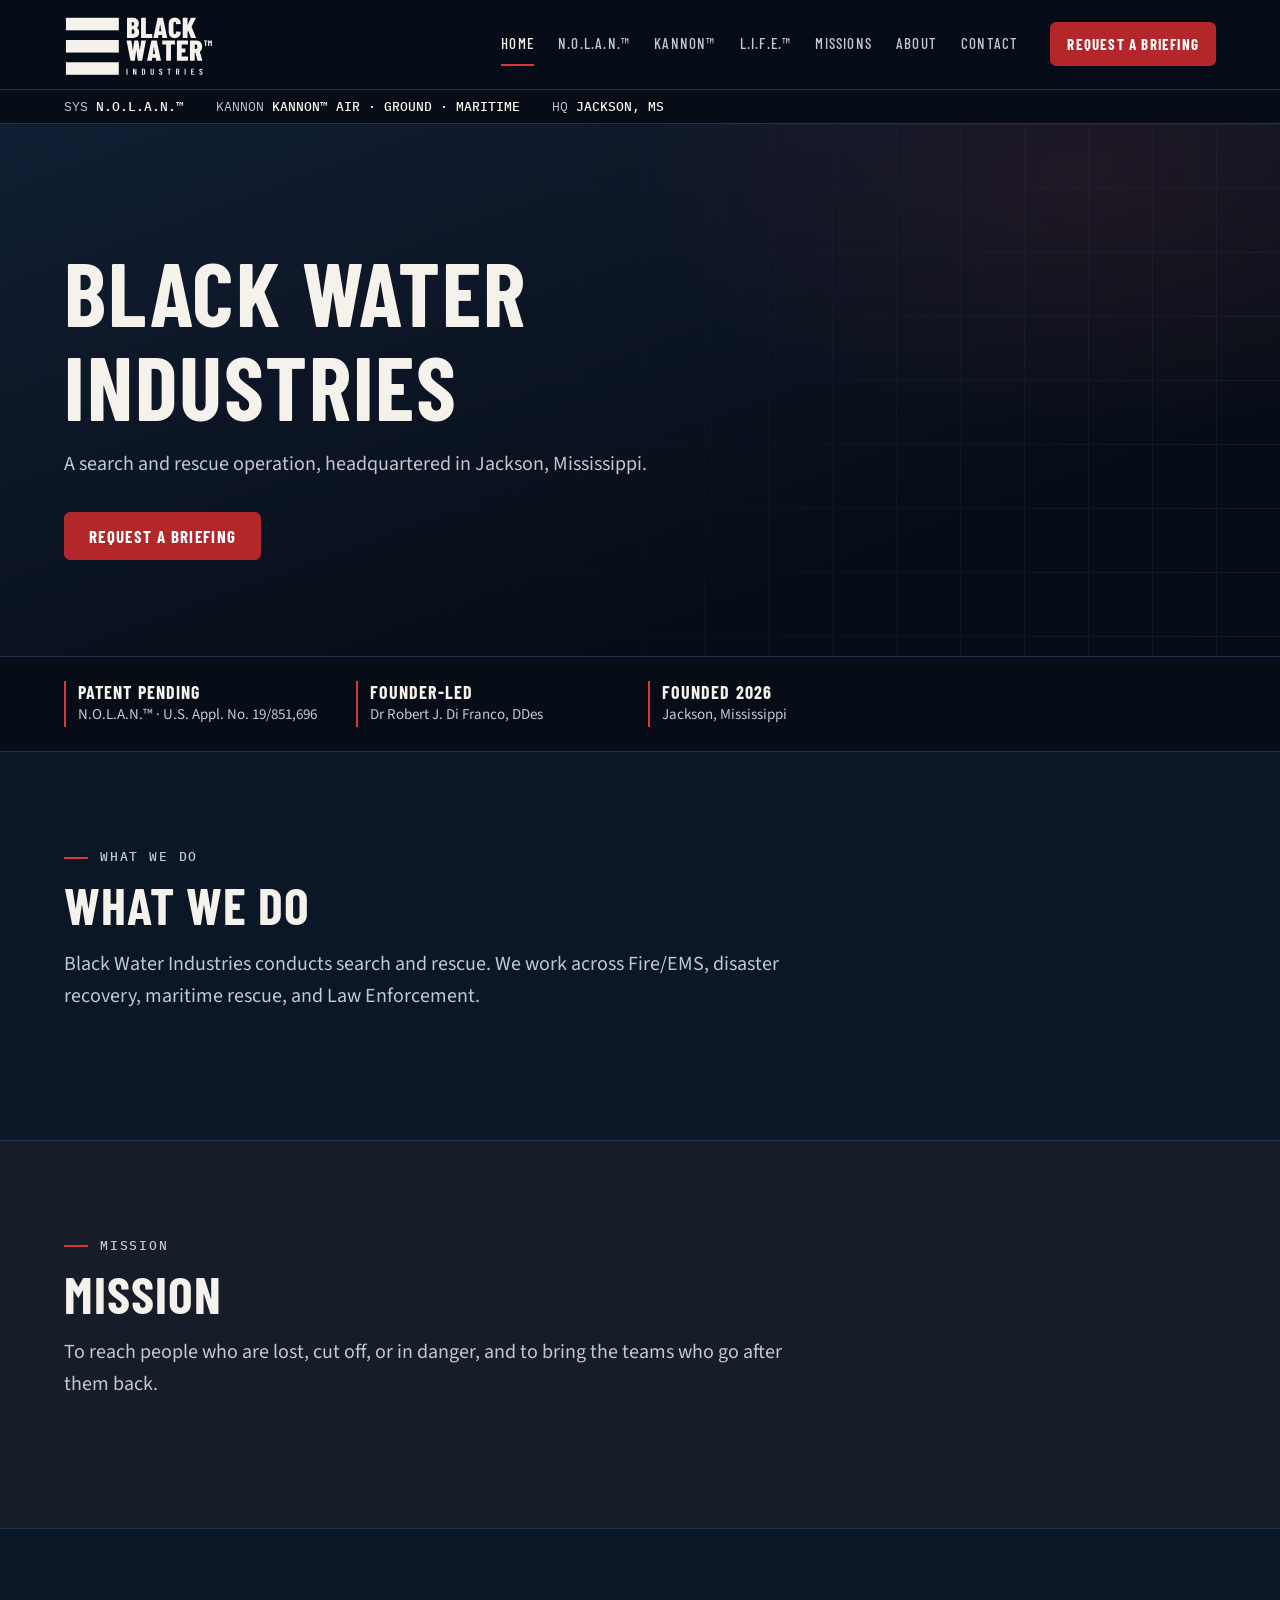
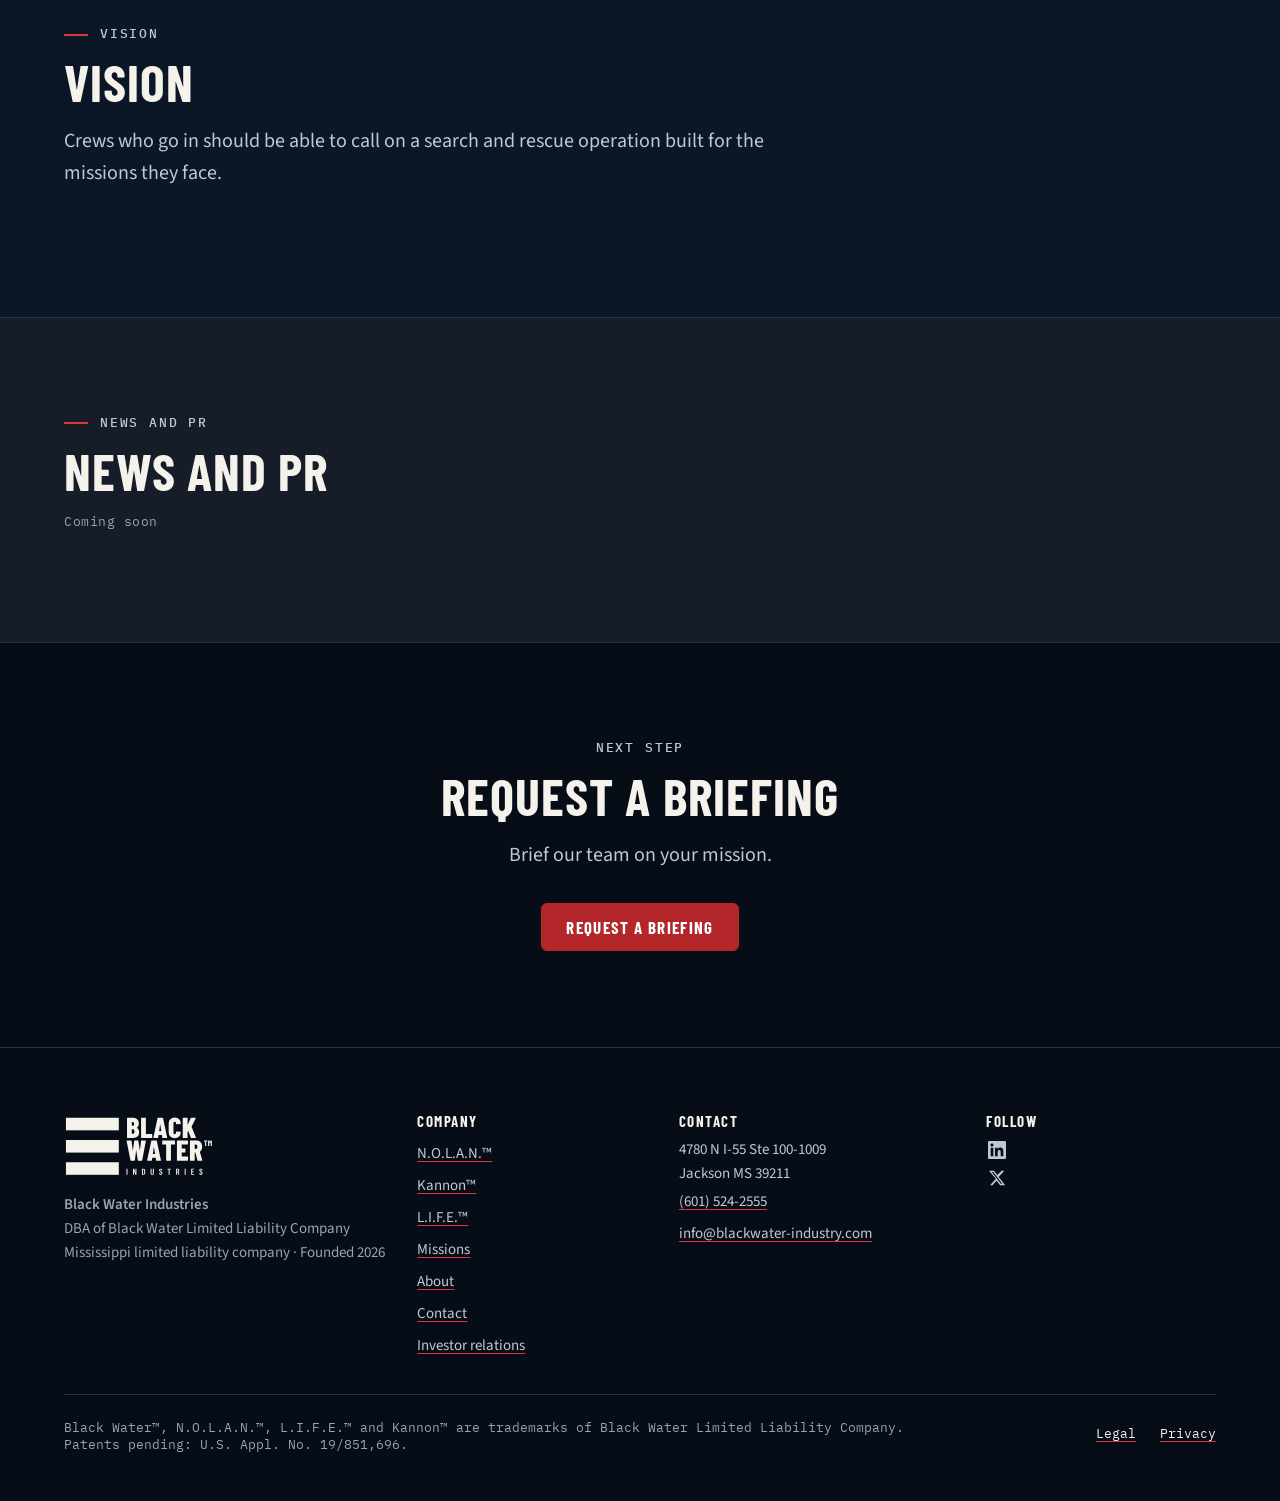
==== index.html @ a2c58b2b "Update the footer and add an investor relations page. Remove the outcomes disclaimer, use the Linked" ====
<!doctype html><html lang="en"><head><meta charset="utf-8"><meta name="viewport" content="width=device-width,initial-scale=1"><meta name="google-site-verification" content="zciW0TEF0s6XQ5tRV3YTpKEGYQ-MecM_7_mixxjtuO8" /><meta name="msvalidate.01" content="DBE31584E1E3B31C166419C07714BCA6" /><title>Black Water Industries</title><meta name="description" content="A search and rescue operation, headquartered in Jackson, Mississippi."><link rel="stylesheet" href="assets/style.css"><link rel="canonical" href="https://blackwater-industry.com/"><link rel="icon" href="favicon.ico" sizes="any"><link rel="icon" type="image/png" sizes="32x32" href="assets/icons/favicon-32.png"><link rel="icon" type="image/png" sizes="16x16" href="assets/icons/favicon-16.png"><link rel="apple-touch-icon" href="assets/icons/apple-touch-icon.png"><link rel="manifest" href="site.webmanifest"><meta name="theme-color" content="#0D1B2A"><meta property="og:type" content="website"><meta property="og:site_name" content="Black Water Industries"><meta property="og:title" content="Black Water Industries"><meta property="og:description" content="A search and rescue operation, headquartered in Jackson, Mississippi."><meta property="og:url" content="https://blackwater-industry.com/"><meta property="og:image" content="https://blackwater-industry.com/assets/og-image.png"><meta property="og:image:width" content="1200"><meta property="og:image:height" content="630"><meta property="og:image:alt" content="Black Water Industries logo"><meta name="twitter:card" content="summary_large_image"><meta name="twitter:image" content="https://blackwater-industry.com/assets/og-image.png"><meta name="twitter:description" content="A search and rescue operation, headquartered in Jackson, Mississippi."><meta name="twitter:title" content="Black Water Industries"><script type="application/ld+json">{"@context":"https://schema.org","@graph":[{"@type":"Organization","@id":"https://blackwater-industry.com/#org","name":"Black Water Industries","legalName":"Black Water Limited Liability Company","alternateName":"Black Water Industries","foundingDate":"2026","url":"https://blackwater-industry.com","logo":"https://blackwater-industry.com/assets/img/logo/black_water_icon_tm_512.png","telephone":"+1-601-524-2555","email":"info@blackwater-industry.com","founder":{"@id":"https://blackwater-industry.com/#founder"},"sameAs":["https://www.linkedin.com/company/black-water-industries"],"address":{"@type":"PostalAddress","streetAddress":"4780 N I-55 Ste 100-1009","addressLocality":"Jackson","addressRegion":"MS","postalCode":"39211","addressCountry":"US"}},{"@type":"Person","@id":"https://blackwater-industry.com/#founder","name":"Dr Robert J. Di Franco","jobTitle":"Founder & Principal","worksFor":{"@id":"https://blackwater-industry.com/#org"},"image":"https://blackwater-industry.com/assets/img/robert-difranco-800.jpg","sameAs":["https://www.linkedin.com/in/dr-robert-difranco/"],"honorificSuffix":"DDes"},{"@type":"WebSite","@id":"https://blackwater-industry.com/#website","url":"https://blackwater-industry.com","name":"Black Water Industries","publisher":{"@id":"https://blackwater-industry.com/#org"}}]}</script></head><body>
<a class="skip" href="#main">Skip to content</a>
<header><div class="wrap"><a class="brand" href="/" aria-label="Black Water Industries home"><picture class="brand-logo" data-slot="logo"><img src="assets/img/logo/bw_horizontal_tm_on-dark.svg" width="166" height="72" alt="Black Water Industries"></picture></a><nav><a href="/" class=on>Home</a><a href="/nolan">N.O.L.A.N.™</a><a href="/kannon">Kannon™</a><a href="/life">L.I.F.E.™</a><a href="/missions">Missions</a><a href="/about">About</a><a href="/contact">Contact</a></nav><a class="btn sm" href="/contact">Request a briefing</a></div></header><main id="main">
<div class="status" aria-label="System summary"><div class="wrap"><span>SYS <b>N.O.L.A.N.™</b></span><span>KANNON <b>KANNON™ AIR · GROUND · MARITIME</b></span><span>HQ <b>JACKSON, MS</b></span></div></div>
<div class="hero home"><div class="wrap"><h1>Black Water Industries</h1><p class="lede">A search and rescue operation, headquartered in Jackson, Mississippi.</p><div class="actions"><a class="btn" href="/contact">Request a briefing</a></div></div></div>
<div class="proof"><div class="wrap"><span><b>Patent Pending</b>N.O.L.A.N.™ · U.S. Appl. No. 19/851,696</span><span><b>Founder-led</b>Dr Robert J. Di Franco, DDes</span><span><b>Founded 2026</b>Jackson, Mississippi</span></div></div>
<section id="what" class=""><div class="wrap"><p class="kicker">WHAT WE DO</p><h2>What we do</h2><p class="lede">Black Water Industries conducts search and rescue. We work across Fire/EMS, disaster recovery, maritime rescue, and Law Enforcement.</p></div></section>
<section id="mission" class="alt"><div class="wrap"><p class="kicker">MISSION</p><h2>Mission</h2><p class="lede">To reach people who are lost, cut off, or in danger, and to bring the teams who go after them back.</p></div></section>
<section id="vision" class=""><div class="wrap"><p class="kicker">VISION</p><h2>Vision</h2><p class="lede">Crews who go in should be able to call on a search and rescue operation built for the missions they face.</p></div></section>
<section id="news" class="alt"><div class="wrap"><p class="kicker">NEWS AND PR</p><h2>News and PR</h2><p class="mono coming-soon">Coming soon</p></div></section>
<section id="briefing" class="cta"><div class="wrap"><p class="kicker">NEXT STEP</p><h2>Request a briefing</h2><p class="lede">Brief our team on your mission.</p><div class="actions c"><a class="btn" href="/contact">Request a briefing</a></div></div></section>
</main>
<footer><div class="wrap fgrid"><div><picture class="foot-logo" data-slot="logo"><img src="assets/img/logo/bw_horizontal_tm_on-dark.svg" width="150" height="65" alt="Black Water Industries"></picture><p class="small"><b>Black Water Industries</b><br>DBA of Black Water Limited Liability Company<br>Mississippi limited liability company · Founded 2026</p></div><div><p class="fh">Company</p><a href="/nolan">N.O.L.A.N.™</a><br><a href="/kannon">Kannon™</a><br><a href="/life">L.I.F.E.™</a><br><a href="/missions">Missions</a><br><a href="/about">About</a><br><a href="/contact">Contact</a><br><a href="/investors">Investor relations</a></div><div><p class="fh">Contact</p><address>4780 N I-55 Ste 100-1009<br>Jackson MS 39211</address><a href="tel:+16015242555">(601) 524-2555</a><br><a href="mailto:info@blackwater-industry.com">info@blackwater-industry.com</a></div><div><p class="fh">Follow</p><a class="social-mark" href="https://www.linkedin.com/company/black-water-industries" rel="noopener" target="_blank" aria-label="LinkedIn"><svg viewBox="0 0 24 24" aria-hidden="true" focusable="false"><path fill="currentColor" d="M20.447 20.452h-3.554v-5.569c0-1.328-.027-3.037-1.852-3.037-1.853 0-2.136 1.445-2.136 2.939v5.667H9.351V9h3.414v1.561h.046c.477-.9 1.637-1.85 3.37-1.85 3.601 0 4.267 2.37 4.267 5.455v6.286zM5.337 7.433c-1.144 0-2.063-.926-2.063-2.065 0-1.138.92-2.063 2.063-2.063 1.14 0 2.064.925 2.064 2.063 0 1.139-.925 2.065-2.064 2.065zm1.782 13.019H3.555V9h3.564v11.452zM22.225 0H1.771C.792 0 0 .774 0 1.729v20.542C0 23.227.792 24 1.771 24h20.451C23.2 24 24 23.227 24 22.271V1.729C24 .774 23.2 0 22.222 0h.003z"/></svg></a><br><span class="social-mark social-x" role="img" aria-label="X"><svg viewBox="0 0 24 24" aria-hidden="true" focusable="false"><path fill="currentColor" d="M18.244 2.25h3.308l-7.227 8.26 8.502 11.24H16.17l-4.714-6.231-5.401 6.231H2.744l7.727-8.835L1.254 2.25H8.08l4.253 5.622L18.244 2.25zm-1.161 17.52h1.833L7.084 4.126H5.117z"/></svg></span></div><div class="legal"><div>Black Water™, N.O.L.A.N.™, L.I.F.E.™ and Kannon™ are trademarks of Black Water Limited Liability Company.<br>Patents pending: U.S. Appl. No. 19/851,696.</div><div class="legal-links"><a href="/sms-terms">Legal</a><a href="/privacy">Privacy</a></div></div></div></footer></body></html>
---- assets/style.css ----
@font-face{font-family:'Barlow Condensed';font-style:normal;font-weight:500;font-display:swap;src:url(fonts/BarlowCondensed-500.woff2) format('woff2');unicode-range:U+0000-00FF,U+0131,U+0152-0153,U+02BB-02BC,U+02C6,U+02DA,U+02DC,U+0304,U+0308,U+0329,U+2000-206F,U+20AC,U+2122,U+2191,U+2193,U+2212,U+2215,U+FEFF,U+FFFD}@font-face{font-family:'Barlow Condensed';font-style:normal;font-weight:700;font-display:swap;src:url(fonts/BarlowCondensed-700.woff2) format('woff2');unicode-range:U+0000-00FF,U+0131,U+0152-0153,U+02BB-02BC,U+02C6,U+02DA,U+02DC,U+0304,U+0308,U+0329,U+2000-206F,U+20AC,U+2122,U+2191,U+2193,U+2212,U+2215,U+FEFF,U+FFFD}@font-face{font-family:'IBM Plex Mono';font-style:normal;font-weight:400;font-display:swap;src:url(fonts/IBMPlexMono-400.woff2) format('woff2');unicode-range:U+0000-00FF,U+0131,U+0152-0153,U+02BB-02BC,U+02C6,U+02DA,U+02DC,U+0304,U+0308,U+0329,U+2000-206F,U+20AC,U+2122,U+2191,U+2193,U+2212,U+2215,U+FEFF,U+FFFD}@font-face{font-family:'IBM Plex Mono';font-style:normal;font-weight:500;font-display:swap;src:url(fonts/IBMPlexMono-500.woff2) format('woff2');unicode-range:U+0000-00FF,U+0131,U+0152-0153,U+02BB-02BC,U+02C6,U+02DA,U+02DC,U+0304,U+0308,U+0329,U+2000-206F,U+20AC,U+2122,U+2191,U+2193,U+2212,U+2215,U+FEFF,U+FFFD}@font-face{font-family:'Source Sans 3';font-style:normal;font-weight:400;font-display:swap;src:url(fonts/SourceSans3-400.woff2) format('woff2');unicode-range:U+0000-00FF,U+0131,U+0152-0153,U+02BB-02BC,U+02C6,U+02DA,U+02DC,U+0304,U+0308,U+0329,U+2000-206F,U+20AC,U+2122,U+2191,U+2193,U+2212,U+2215,U+FEFF,U+FFFD}@font-face{font-family:'Source Sans 3';font-style:normal;font-weight:600;font-display:swap;src:url(fonts/SourceSans3-400.woff2) format('woff2');unicode-range:U+0000-00FF,U+0131,U+0152-0153,U+02BB-02BC,U+02C6,U+02DA,U+02DC,U+0304,U+0308,U+0329,U+2000-206F,U+20AC,U+2122,U+2191,U+2193,U+2212,U+2215,U+FEFF,U+FFFD}:root{--navy-900:#070D17;--navy-800:#0B1626;--navy-700:#111E33;--char-700:#161D29;--line:#26324A;--bone:#F5F2EB;--sec:#C2C8D2;--muted:#9AA3B2;--red:#D9383A;--red-light:#B3262A;--s1:4px;--s2:8px;--s3:12px;--s4:16px;--s5:24px;--s6:32px;--s7:48px;--s8:64px;--s9:96px;--t-xs:13px;--t-sm:15px;--t-base:17px;--t-lg:20px;--t-h3:24px;--t-h2:clamp(32px,4.5vw,52px);--t-h1:clamp(44px,7vw,92px);--wrap:1200px;--wrap-narrow:760px;--radius:6px;--cond:'Barlow Condensed',Arial Narrow,sans-serif-condensed,sans-serif;--mono:'IBM Plex Mono',ui-monospace,Menlo,Consolas,monospace}*{box-sizing:border-box}html{scroll-padding-top:96px}body{margin:0;background:var(--navy-800);color:var(--bone);font:var(--t-base)/1.6 'Source Sans 3',system-ui,-apple-system,'Segoe UI',Roboto,sans-serif}a{color:var(--bone);text-decoration-color:var(--red);text-underline-offset:3px}a:hover{color:#fff}img{max-width:100%;height:auto}address{font-style:normal}.wrap{max-width:var(--wrap);margin:0 auto;padding:0 var(--s5)}.skip{position:absolute;left:-9999px;top:0;background:var(--bone);color:var(--navy-900);padding:10px 16px;z-index:20;font-weight:600}.skip:focus{left:8px;top:8px}a:focus-visible,button:focus-visible,input:focus-visible,select:focus-visible,textarea:focus-visible{outline:3px solid var(--bone);outline-offset:3px}.draft{background:var(--red-light);color:#fff;text-align:center;font:500 12px var(--mono);padding:var(--s1);letter-spacing:.1em}header{position:sticky;top:0;z-index:10;background:rgba(7,13,23,.96);border-bottom:1px solid var(--line)}header .wrap{display:flex;align-items:center;gap:var(--s6);padding-top:var(--s3);padding-bottom:var(--s3)}.brand{display:flex;align-items:center;min-height:44px}.brand-logo img{display:block;width:150px;height:auto}nav{display:flex;gap:var(--s5);margin-left:auto}nav a{display:inline-flex;align-items:center;min-height:44px;color:var(--sec);text-decoration:none;font:500 var(--t-sm) var(--cond);text-transform:uppercase;letter-spacing:.08em;border-bottom:2px solid transparent}nav a:hover,nav a.on{color:var(--bone);border-bottom-color:var(--red)}.btn{display:inline-flex;align-items:center;justify-content:center;min-height:48px;background:var(--red-light);color:#fff;padding:0 var(--s5);border-radius:var(--radius);font:700 17px var(--cond);text-transform:uppercase;letter-spacing:.08em;text-decoration:none;border:1px solid var(--red-light)}.btn:hover{background:#9A1F23;color:#fff}.btn.sm{min-height:44px;font-size:15px;padding:0 var(--s4)}.btn.ghost{background:transparent;border-color:var(--sec);color:var(--bone)}.btn.ghost:hover{border-color:var(--bone)}button.btn:disabled{opacity:1;cursor:not-allowed}h1,h2,h3{font-family:var(--cond);text-transform:uppercase;letter-spacing:.02em;line-height:1.05;margin:0 0 var(--s4)}h1{font-size:var(--t-h1)}h2,.h2{font-size:var(--t-h2)}h3,.h3{font-size:var(--t-h3)}.h-lg{font-size:clamp(30px,3.5vw,42px)}p{margin:0 0 var(--s4)}.kicker{font:500 var(--t-xs) var(--mono);letter-spacing:.14em;color:var(--sec);margin-bottom:var(--s3);text-transform:uppercase}.kicker::before{content:"";display:inline-block;width:24px;height:2px;background:var(--red);vertical-align:middle;margin-right:var(--s3)}.lede{font-size:var(--t-lg);color:var(--sec);max-width:var(--wrap-narrow)}.mono,.patent{font:var(--t-xs) var(--mono);color:var(--muted);letter-spacing:.04em}.small{font-size:var(--t-sm);color:var(--muted)}.hero{position:relative;overflow:hidden;padding:var(--s9) 0 var(--s8);border-bottom:1px solid var(--line);background:radial-gradient(ellipse 60% 80% at 85% 10%,rgba(217,56,58,.10),transparent 60%),linear-gradient(160deg,var(--navy-700),var(--navy-900) 75%)}.hero::after{content:"";position:absolute;inset:0;pointer-events:none;opacity:.35;background-image:linear-gradient(var(--line) 1px,transparent 1px),linear-gradient(90deg,var(--line) 1px,transparent 1px);background-size:64px 64px;-webkit-mask-image:linear-gradient(90deg,transparent 30%,#000);mask-image:linear-gradient(90deg,transparent 30%,#000)}.hero .wrap{position:relative;z-index:1}.hero.home{padding:120px 0 var(--s9)}.hero h1{max-width:14ch}.actions{display:flex;flex-wrap:wrap;gap:var(--s3);margin-top:var(--s6)}.actions.c{justify-content:center}.proof{background:var(--navy-900);border-bottom:1px solid var(--line)}.proof .wrap{display:grid;grid-template-columns:repeat(4,1fr);gap:var(--s4);padding-top:var(--s5);padding-bottom:var(--s5)}.proof span{display:flex;flex-direction:column;font-size:var(--t-sm);color:var(--sec);border-left:2px solid var(--red);padding-left:var(--s3)}.proof b{font:700 18px var(--cond);text-transform:uppercase;letter-spacing:.06em;color:var(--bone)}section{padding:var(--s9) 0;border-bottom:1px solid var(--line)}section.alt{background:var(--char-700)}section .lede{margin-bottom:var(--s6)}.grid3,.grid4{display:grid;gap:var(--s5);margin-bottom:var(--s5)}.grid3{grid-template-columns:repeat(3,1fr)}.grid4{grid-template-columns:repeat(4,1fr)}.card,.fn,.panel,.slot{background:var(--navy-800);border:1px solid var(--line);border-radius:var(--radius);padding:var(--s5)}section:not(.alt) .card,section:not(.alt) .fn,section:not(.alt) .panel{background:var(--char-700)}.card p,.fn p{color:var(--sec);margin:0}.card h3,.fn h3{font-size:22px;margin-bottom:var(--s2)}.fn{display:flex;gap:var(--s4);align-items:flex-start}.ic{width:36px;height:36px;flex:none;fill:none;stroke:var(--red);stroke-width:2;stroke-linecap:square;stroke-linejoin:miter;stroke-miterlimit:10;margin-bottom:var(--s3)}.ic .bone{stroke:var(--bone)}.ic .core{fill:var(--red);stroke:none}.slot{border-style:dashed;border-color:var(--muted);background:transparent!important}.slot p{color:var(--sec);margin:var(--s2) 0 0}.more{font:700 var(--t-sm) var(--cond);text-transform:uppercase;letter-spacing:.1em}.more::after{content:"";display:inline-block;width:14px;height:10px;margin-left:8px;background:currentColor;-webkit-mask:url("icons/arrow.svg") no-repeat center/contain;mask:url("icons/arrow.svg") no-repeat center/contain}.arch{display:grid;grid-template-columns:repeat(3,1fr);gap:var(--s4);position:relative;padding-top:var(--s2)}.node{background:var(--char-700);border:1px solid var(--line);border-radius:var(--radius);padding:var(--s4);text-align:center;font:700 18px var(--cond);text-transform:uppercase;letter-spacing:.05em}.node b{display:block;font-weight:700}.node span{display:block;font:var(--t-xs) var(--mono);color:var(--sec);text-transform:none;letter-spacing:0;margin-top:var(--s1)}.node .ic{margin:0 auto var(--s2);display:block}.node.core{grid-column:1/-1;justify-self:center;width:min(100%,420px);border:1px solid var(--red);font-size:28px;margin-bottom:var(--s6);position:relative}.node.core::after{content:"";position:absolute;left:50%;top:100%;width:2px;height:var(--s6);background:var(--red)}.founder{display:grid;grid-template-columns:minmax(0,320px) 1fr;gap:var(--s7);align-items:start}.headshot img{display:block;width:100%;aspect-ratio:1/1;object-fit:cover;border-radius:var(--radius);border:1px solid var(--line)}.role{font:500 var(--t-sm) var(--mono);color:var(--sec);margin-bottom:var(--s5)}.creds{list-style:none;padding:0;margin:var(--s5) 0;display:grid;gap:var(--s2)}.creds li{padding-left:var(--s5);position:relative;color:var(--bone)}.creds li::before{content:"";position:absolute;left:0;top:.7em;width:12px;height:2px;background:var(--red)}.split{display:grid;grid-template-columns:1fr 1fr;gap:var(--s7);align-items:center}.split.top{align-items:start}.logo{max-width:360px;width:100%}.logo.sm{max-width:200px}.cta{background:var(--navy-900);text-align:center}.cta .lede{margin:0 auto var(--s5)}.cta .kicker::before{display:none}form{display:grid;gap:var(--s3);max-width:640px}label{font:500 var(--t-xs) var(--mono);color:var(--sec)}input,textarea,select{width:100%;background:var(--navy-900);border:1px solid #4A5872;color:var(--bone);padding:var(--s3);border-radius:var(--radius);font:inherit;margin-top:var(--s1)}footer{background:var(--navy-900);padding:var(--s8) 0 var(--s7);color:var(--sec);font-size:var(--t-sm)}.fgrid{display:grid;grid-template-columns:1.4fr 1fr 1.2fr;gap:var(--s6)}.foot-logo img{display:block;width:150px;height:auto;margin-bottom:var(--s4)}.fh{font:700 var(--t-sm) var(--cond);text-transform:uppercase;letter-spacing:.1em;color:var(--bone);margin-bottom:var(--s2)}footer a{display:inline-block;padding:var(--s1) 0;min-height:32px;color:var(--sec)}.legal{grid-column:1/-1;border-top:1px solid var(--line);padding-top:var(--s5);font:var(--t-xs) var(--mono);color:var(--muted)}@media(max-width:960px){.grid4,.arch{grid-template-columns:repeat(2,1fr)}.grid3{grid-template-columns:1fr}.proof .wrap{grid-template-columns:repeat(2,1fr)}}@media(max-width:800px){header .wrap{flex-wrap:wrap;gap:var(--s3)}header .btn{margin-left:auto}nav{order:3;width:100%;margin:0;overflow-x:auto;white-space:nowrap;gap:var(--s4)}.hero,.hero.home{padding:var(--s8) 0 var(--s7)}section{padding:var(--s8) 0}.lede{font-size:18px}.split,.founder,.fgrid{grid-template-columns:1fr}.founder .headshot{max-width:280px}}@media(max-width:480px){.wrap{padding:0 var(--s4)}.grid4,.arch,.proof .wrap{grid-template-columns:1fr}.brand-logo img{width:120px}.node.core{font-size:24px}}@media(prefers-reduced-motion:reduce){*{scroll-behavior:auto!important;transition:none!important}}.status{background:var(--navy-900);border-bottom:1px solid var(--line);font:var(--t-xs) var(--mono);color:var(--sec)}.status .wrap{display:flex;flex-wrap:wrap;gap:var(--s2) var(--s6);padding-top:var(--s2);padding-bottom:var(--s2)}.status b{color:var(--bone);font-weight:500}.demo{border:1px solid var(--line);border-radius:var(--radius);margin-bottom:var(--s6)}.demo-label{font:500 var(--t-xs) var(--mono);letter-spacing:.12em;color:var(--sec);padding:var(--s3) var(--s5);border-bottom:1px solid var(--line);margin:0}.demo>.small{padding:var(--s3) var(--s5) 0}.demo-body{padding:var(--s5)}.swatches{display:grid;grid-template-columns:repeat(auto-fill,minmax(130px,1fr));gap:var(--s3)}.sw{height:96px;border:1px solid var(--line);border-radius:var(--radius);display:flex;align-items:flex-end}.sw span{font:12px var(--mono);background:rgba(7,13,23,.85);color:var(--bone);padding:var(--s1) var(--s2);margin:var(--s2);border-radius:3px}.spacing{display:grid;gap:var(--s2)}.sp{display:flex;align-items:center;gap:var(--s3);font:12px var(--mono);color:var(--sec)}.sp i{display:block;height:12px;background:var(--red)}.slot.pending{border:2px dashed var(--red);border-radius:var(--radius);padding:var(--s4);margin:0 0 var(--s4)}.slot.pending .mono{color:var(--bone)}.steps{list-style:none;padding:0;margin:0;display:grid;grid-template-columns:repeat(3,1fr);gap:var(--s5)}.steps li{background:var(--char-700);border:1px solid var(--line);border-top:3px solid var(--red);border-radius:var(--radius);padding:var(--s5)}.steps .n,.card .n{font:700 28px var(--cond);color:var(--red)}a.tile{text-decoration:none;display:block}a.tile:hover{border-color:var(--red)}.card.big .ic{width:64px;height:64px}.facts{display:grid;grid-template-columns:repeat(3,1fr);gap:var(--s4);margin:0 0 var(--s6)}.facts div{border-left:2px solid var(--red);padding-left:var(--s3)}.facts dt{font:var(--t-xs) var(--mono);color:var(--sec);text-transform:uppercase}.facts dd{margin:0}@media(max-width:960px){.steps,.facts{grid-template-columns:1fr}}.hp{position:absolute;left:-9999px}.fgrid{grid-template-columns:1.4fr 1fr 1.2fr 1fr}.legal-doc{max-width:var(--wrap-narrow)}.legal-doc h1{max-width:none}.legal-doc ul{padding-left:var(--s5);margin:0 0 var(--s4)}.legal-doc li{margin-bottom:var(--s2)}mark.pending{background:#FFD23F;color:#070D17;padding:1px 4px;border-radius:3px;font-weight:600}@media(max-width:800px){.fgrid{grid-template-columns:1fr}}
/* approved-logos-2026-11-05 */.life-teaser{max-width:640px;display:grid;gap:var(--s4);padding:var(--s6)}.life-teaser .life-lockup{max-width:360px;width:100%;height:auto;margin:0}.life-teaser h2{margin:0}.life-teaser .lede{margin:0;max-width:36ch}.life-teaser .coming-soon{margin:0;color:var(--sec);letter-spacing:.12em;text-transform:uppercase}.hero .logo{display:block;margin:0 0 var(--s5)}.hero .logo.sm{max-width:160px}

/* home-approved-marks-2026-11-05 */.arch .node img.logo-mark,.card.tile img.logo-mark{display:block;width:64px;height:64px;object-fit:contain;margin:0 auto var(--s3)}.arch .node.core img.logo-mark{width:72px;height:72px;margin:0 auto var(--s2)}.card.tile img.logo-mark{margin:0 0 var(--s3)}
/* what-arch-class-cards: landscape cards fill the node */.arch .node picture.tile-card{display:block;width:100%}.arch .node picture.tile-card img{display:block;width:100%;height:auto;max-width:100%;object-fit:contain;border-radius:4px;margin:0 0 12px}

/* homepage asset tiles: N.O.L.A.N. lockup spans the row like the class cards */#what .arch .node.core{width:100%;max-width:none;justify-self:stretch;border:1px solid var(--line);margin-bottom:0}#what .arch .node.core::after{content:none}#what .arch .node.core picture.tile-card img{margin-bottom:0}


.legal{display:flex;justify-content:space-between;align-items:flex-end;gap:var(--s5);flex-wrap:wrap}.legal-links{display:flex;gap:var(--s5);margin-left:auto}.legal-links a{color:var(--bone)}.social-x{display:inline-block;padding:var(--s1) 0;min-height:32px;color:var(--sec)}.product-lockup{display:block;max-width:960px;margin:0 0 var(--s5)}.product-lockup img{display:block;width:100%;height:auto;border-radius:4px}

.social-mark{display:inline-flex;align-items:center;justify-content:center;width:22px;height:22px;color:var(--sec);vertical-align:middle}.social-mark svg{width:18px;height:18px;display:block}a.social-mark{padding:0;min-height:0}a.social-mark:hover{color:var(--bone)}
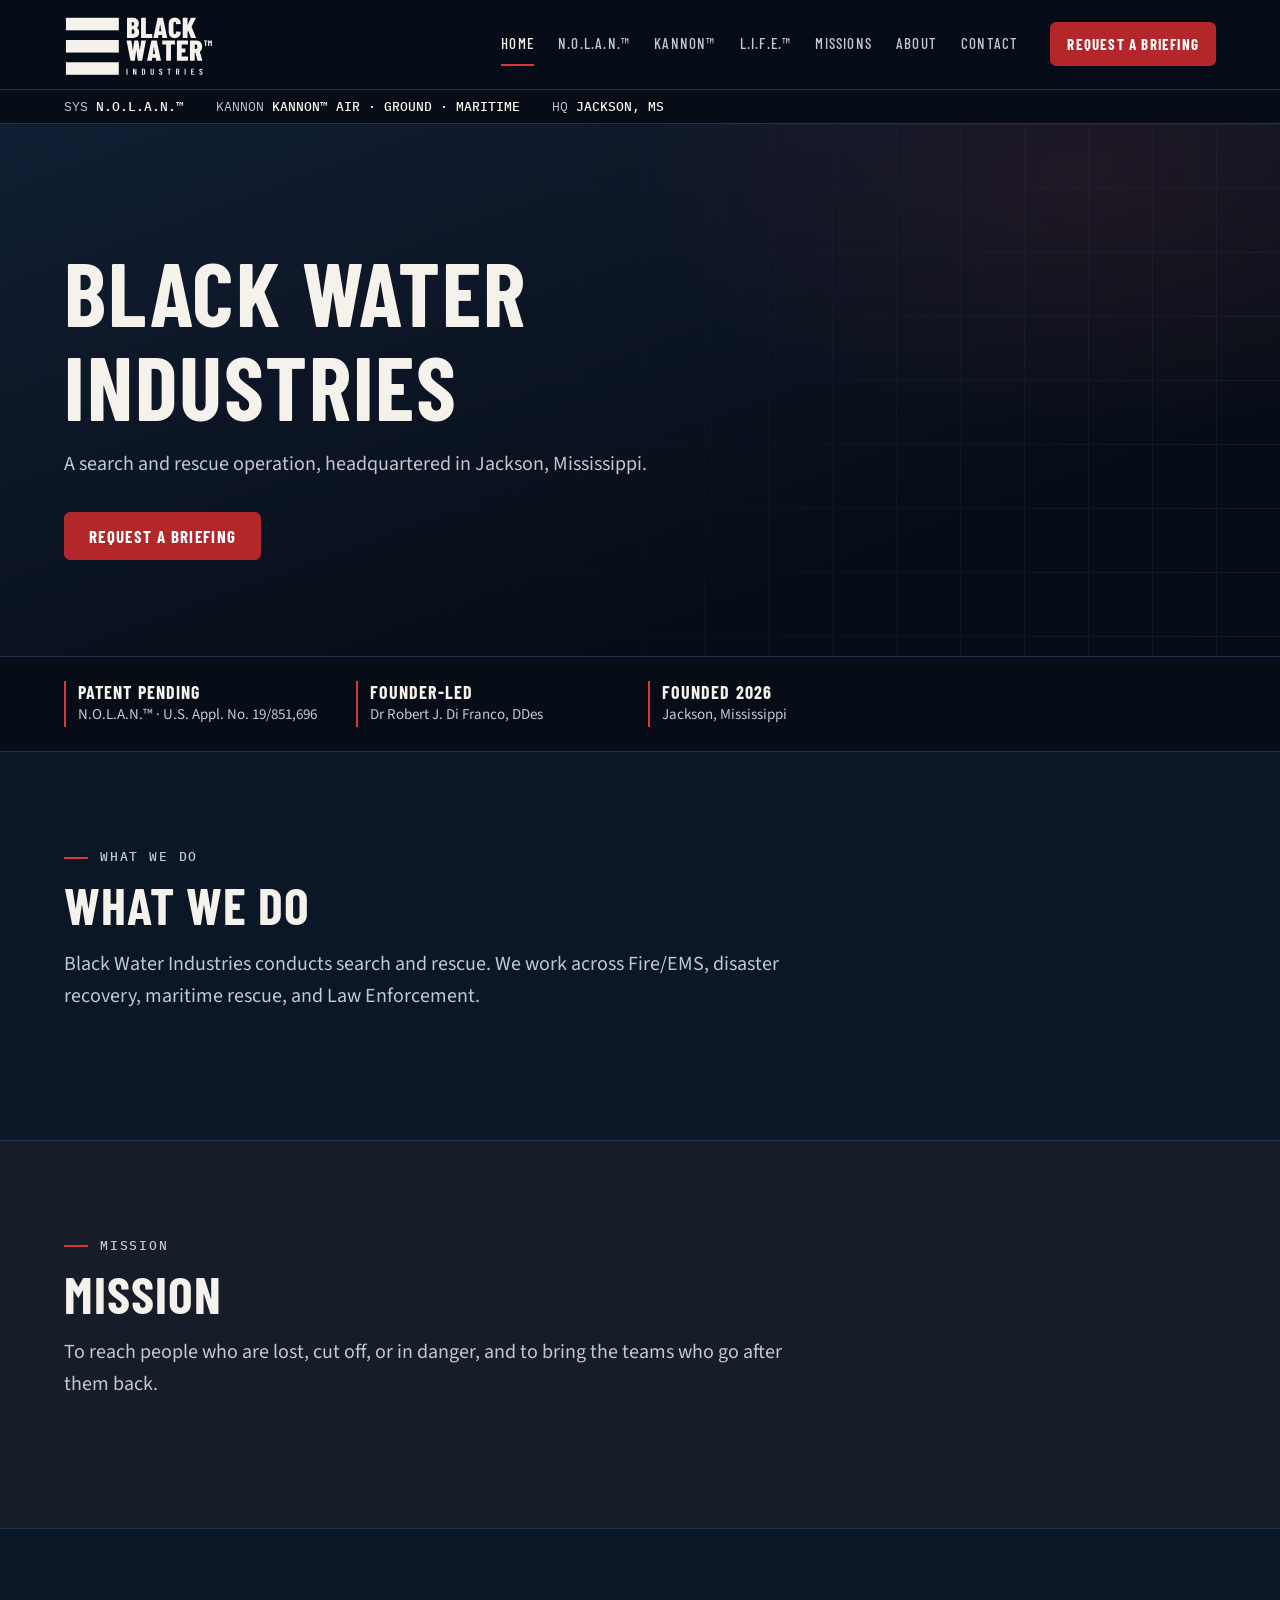
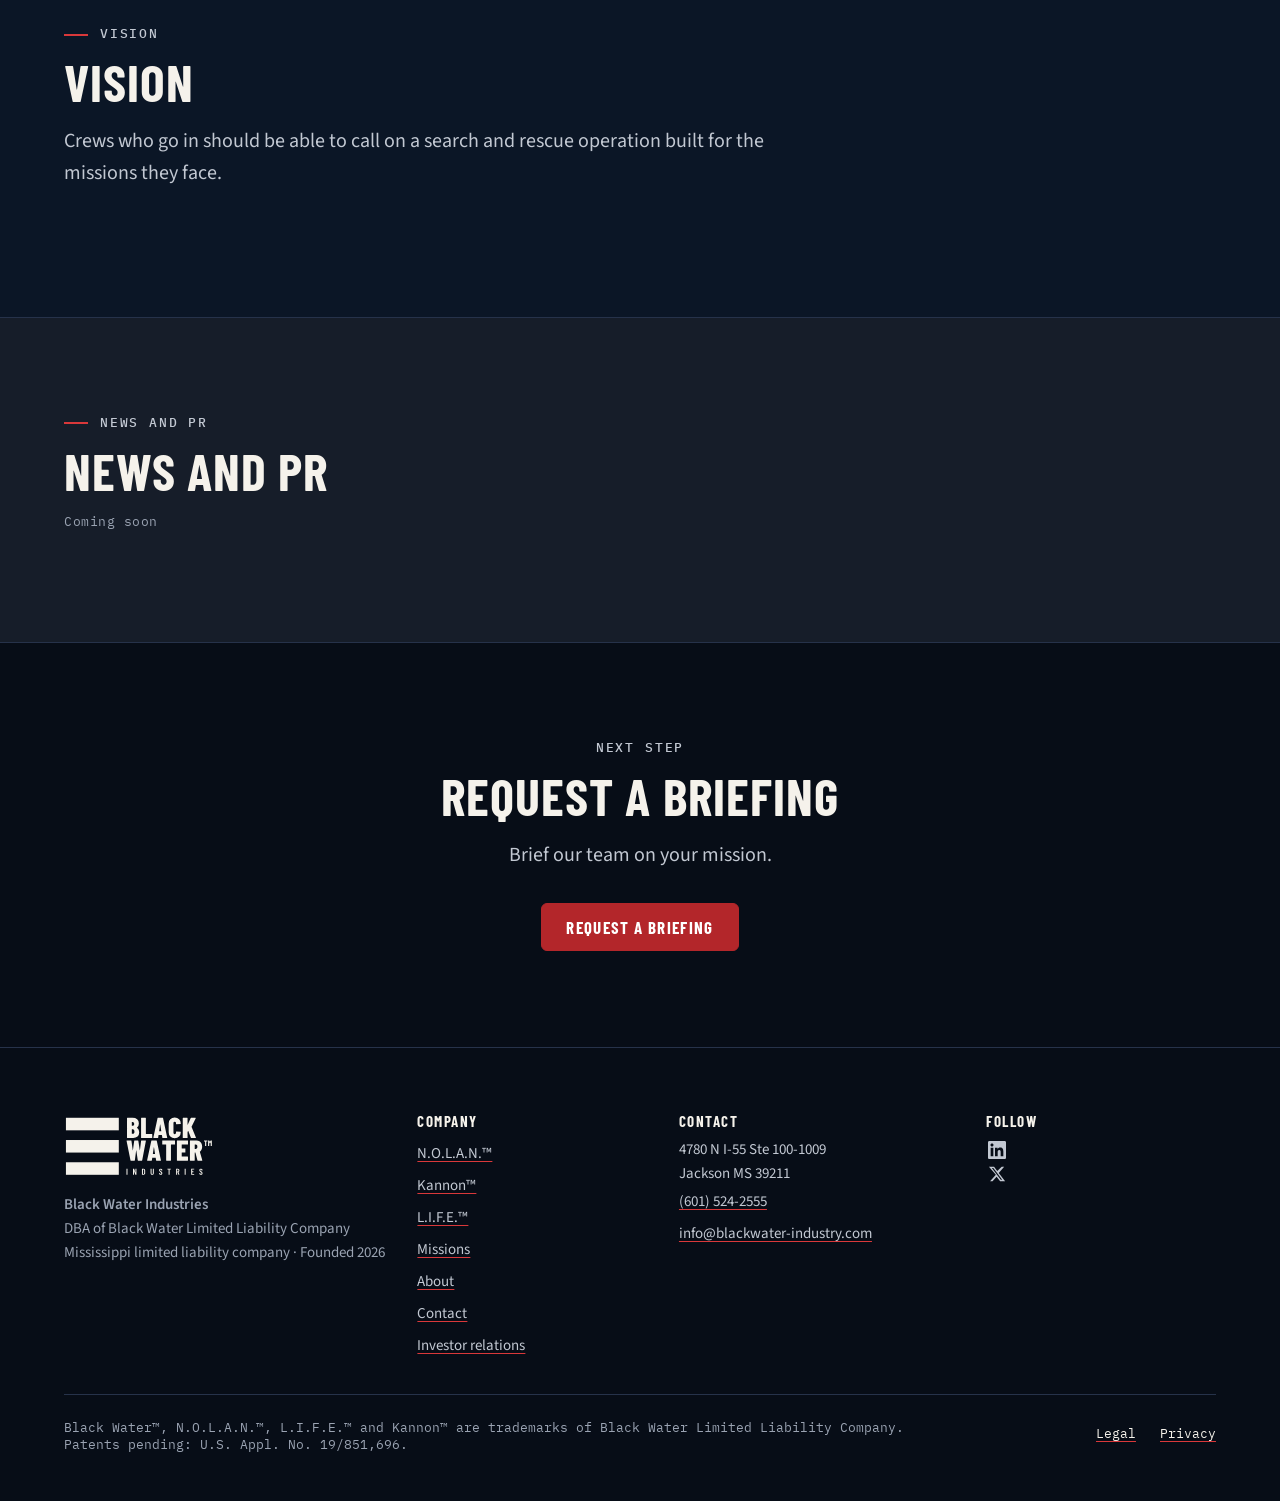
==== commit b6babbb9: "Link the footer X mark to Black Water's official account. The mark now opens https://x.com/BlackWate" ====
--- a/index.html
+++ b/index.html
@@ -10,4 +10,4 @@
 <section id="news" class="alt"><div class="wrap"><p class="kicker">NEWS AND PR</p><h2>News and PR</h2><p class="mono coming-soon">Coming soon</p></div></section>
 <section id="briefing" class="cta"><div class="wrap"><p class="kicker">NEXT STEP</p><h2>Request a briefing</h2><p class="lede">Brief our team on your mission.</p><div class="actions c"><a class="btn" href="/contact">Request a briefing</a></div></div></section>
 </main>
-<footer><div class="wrap fgrid"><div><picture class="foot-logo" data-slot="logo"><img src="assets/img/logo/bw_horizontal_tm_on-dark.svg" width="150" height="65" alt="Black Water Industries"></picture><p class="small"><b>Black Water Industries</b><br>DBA of Black Water Limited Liability Company<br>Mississippi limited liability company · Founded 2026</p></div><div><p class="fh">Company</p><a href="/nolan">N.O.L.A.N.™</a><br><a href="/kannon">Kannon™</a><br><a href="/life">L.I.F.E.™</a><br><a href="/missions">Missions</a><br><a href="/about">About</a><br><a href="/contact">Contact</a><br><a href="/investors">Investor relations</a></div><div><p class="fh">Contact</p><address>4780 N I-55 Ste 100-1009<br>Jackson MS 39211</address><a href="tel:+16015242555">(601) 524-2555</a><br><a href="mailto:info@blackwater-industry.com">info@blackwater-industry.com</a></div><div><p class="fh">Follow</p><a class="social-mark" href="https://www.linkedin.com/company/black-water-industries" rel="noopener" target="_blank" aria-label="LinkedIn"><svg viewBox="0 0 24 24" aria-hidden="true" focusable="false"><path fill="currentColor" d="M20.447 20.452h-3.554v-5.569c0-1.328-.027-3.037-1.852-3.037-1.853 0-2.136 1.445-2.136 2.939v5.667H9.351V9h3.414v1.561h.046c.477-.9 1.637-1.85 3.37-1.85 3.601 0 4.267 2.37 4.267 5.455v6.286zM5.337 7.433c-1.144 0-2.063-.926-2.063-2.065 0-1.138.92-2.063 2.063-2.063 1.14 0 2.064.925 2.064 2.063 0 1.139-.925 2.065-2.064 2.065zm1.782 13.019H3.555V9h3.564v11.452zM22.225 0H1.771C.792 0 0 .774 0 1.729v20.542C0 23.227.792 24 1.771 24h20.451C23.2 24 24 23.227 24 22.271V1.729C24 .774 23.2 0 22.222 0h.003z"/></svg></a><br><span class="social-mark social-x" role="img" aria-label="X"><svg viewBox="0 0 24 24" aria-hidden="true" focusable="false"><path fill="currentColor" d="M18.244 2.25h3.308l-7.227 8.26 8.502 11.24H16.17l-4.714-6.231-5.401 6.231H2.744l7.727-8.835L1.254 2.25H8.08l4.253 5.622L18.244 2.25zm-1.161 17.52h1.833L7.084 4.126H5.117z"/></svg></span></div><div class="legal"><div>Black Water™, N.O.L.A.N.™, L.I.F.E.™ and Kannon™ are trademarks of Black Water Limited Liability Company.<br>Patents pending: U.S. Appl. No. 19/851,696.</div><div class="legal-links"><a href="/sms-terms">Legal</a><a href="/privacy">Privacy</a></div></div></div></footer></body></html>
+<footer><div class="wrap fgrid"><div><picture class="foot-logo" data-slot="logo"><img src="assets/img/logo/bw_horizontal_tm_on-dark.svg" width="150" height="65" alt="Black Water Industries"></picture><p class="small"><b>Black Water Industries</b><br>DBA of Black Water Limited Liability Company<br>Mississippi limited liability company · Founded 2026</p></div><div><p class="fh">Company</p><a href="/nolan">N.O.L.A.N.™</a><br><a href="/kannon">Kannon™</a><br><a href="/life">L.I.F.E.™</a><br><a href="/missions">Missions</a><br><a href="/about">About</a><br><a href="/contact">Contact</a><br><a href="/investors">Investor relations</a></div><div><p class="fh">Contact</p><address>4780 N I-55 Ste 100-1009<br>Jackson MS 39211</address><a href="tel:+16015242555">(601) 524-2555</a><br><a href="mailto:info@blackwater-industry.com">info@blackwater-industry.com</a></div><div><p class="fh">Follow</p><a class="social-mark" href="https://www.linkedin.com/company/black-water-industries" rel="noopener" target="_blank" aria-label="LinkedIn"><svg viewBox="0 0 24 24" aria-hidden="true" focusable="false"><path fill="currentColor" d="M20.447 20.452h-3.554v-5.569c0-1.328-.027-3.037-1.852-3.037-1.853 0-2.136 1.445-2.136 2.939v5.667H9.351V9h3.414v1.561h.046c.477-.9 1.637-1.85 3.37-1.85 3.601 0 4.267 2.37 4.267 5.455v6.286zM5.337 7.433c-1.144 0-2.063-.926-2.063-2.065 0-1.138.92-2.063 2.063-2.063 1.14 0 2.064.925 2.064 2.063 0 1.139-.925 2.065-2.064 2.065zm1.782 13.019H3.555V9h3.564v11.452zM22.225 0H1.771C.792 0 0 .774 0 1.729v20.542C0 23.227.792 24 1.771 24h20.451C23.2 24 24 23.227 24 22.271V1.729C24 .774 23.2 0 22.222 0h.003z"/></svg></a><br><a class="social-mark" href="https://x.com/BlackWater_Indy" rel="noopener" target="_blank" aria-label="X"><svg viewBox="0 0 24 24" aria-hidden="true" focusable="false"><path fill="currentColor" d="M18.244 2.25h3.308l-7.227 8.26 8.502 11.24H16.17l-4.714-6.231-5.401 6.231H2.744l7.727-8.835L1.254 2.25H8.08l4.253 5.622L18.244 2.25zm-1.161 17.52h1.833L7.084 4.126H5.117z"/></svg></a></div><div class="legal"><div>Black Water™, N.O.L.A.N.™, L.I.F.E.™ and Kannon™ are trademarks of Black Water Limited Liability Company.<br>Patents pending: U.S. Appl. No. 19/851,696.</div><div class="legal-links"><a href="/sms-terms">Legal</a><a href="/privacy">Privacy</a></div></div></div></footer></body></html>
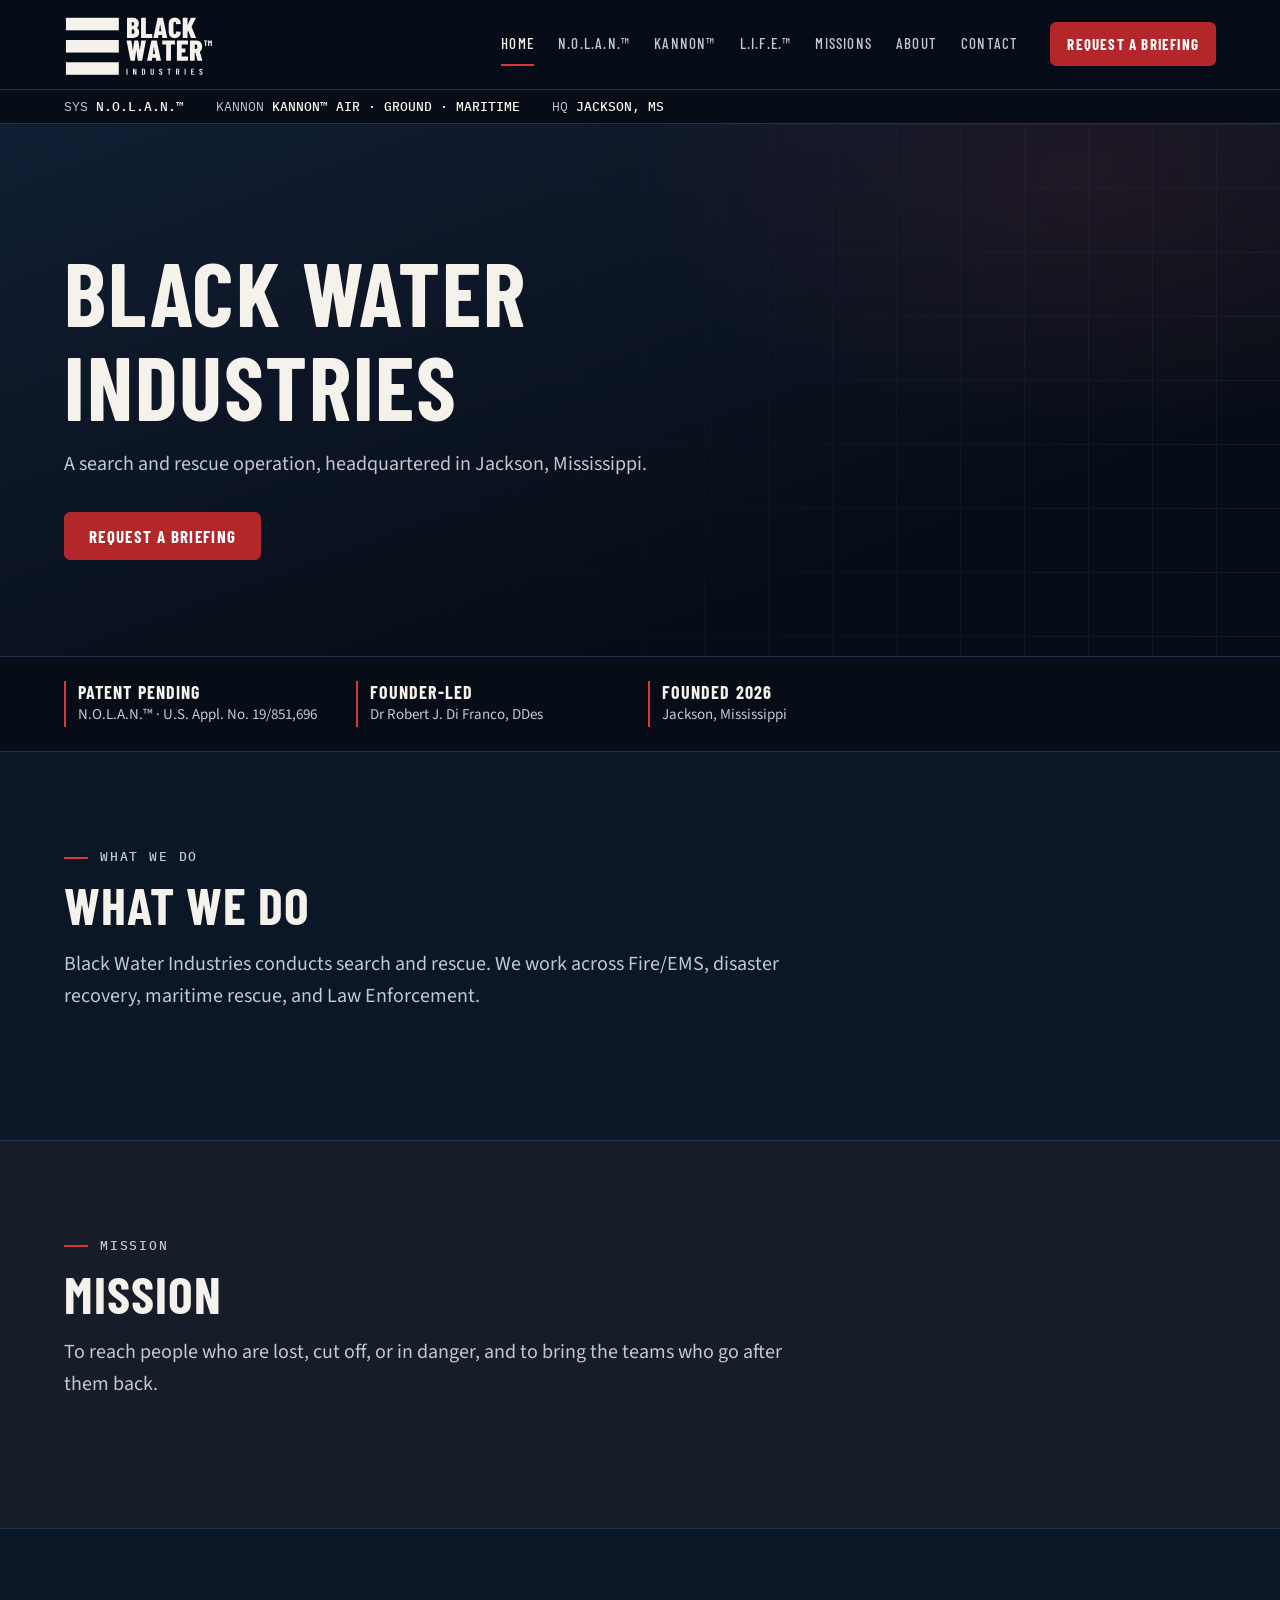
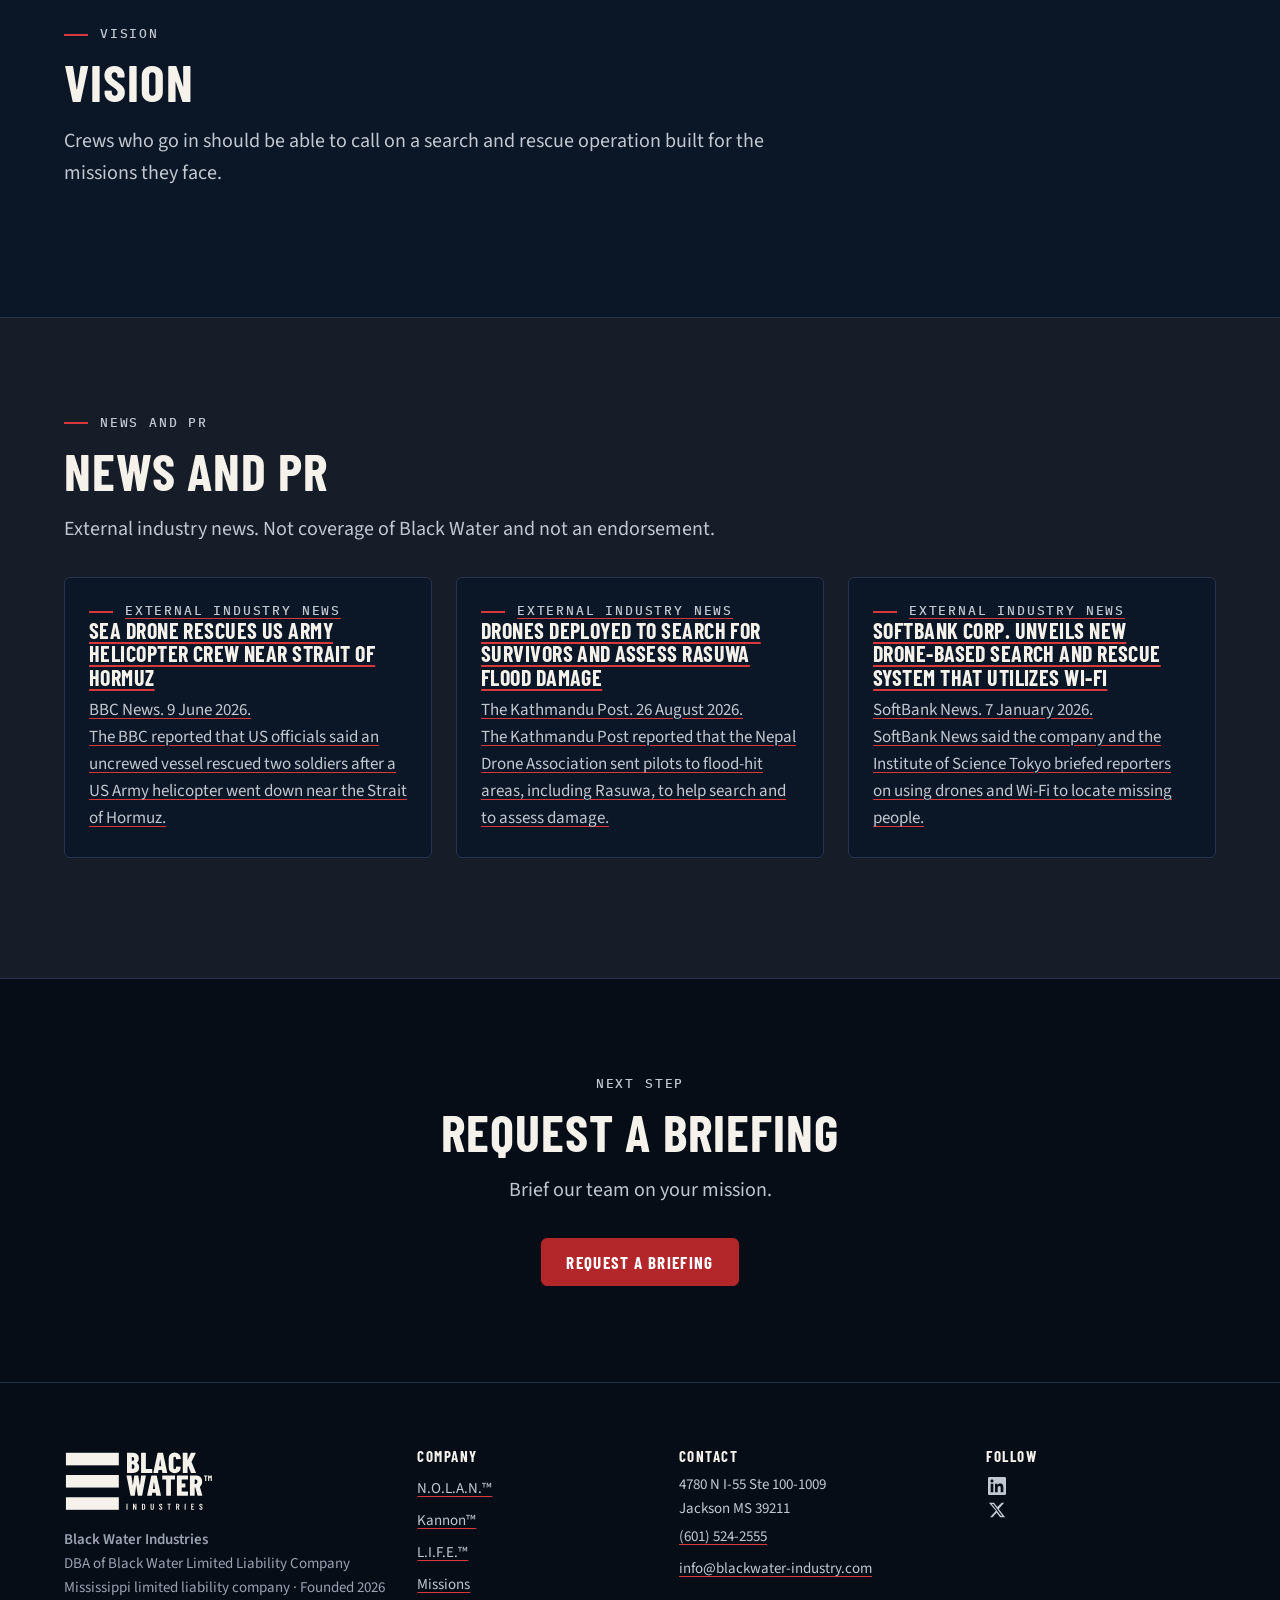
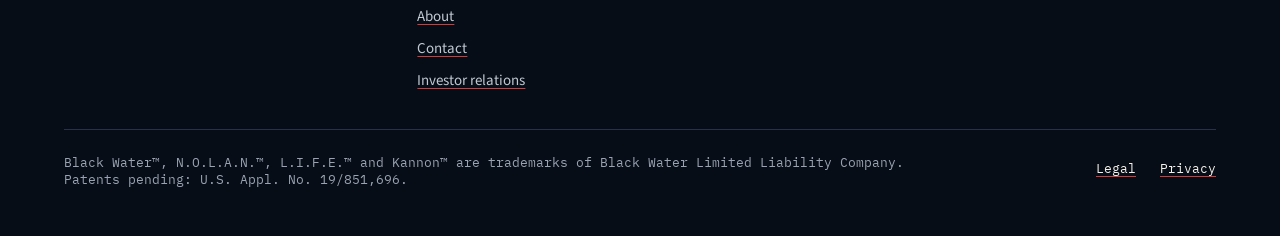
==== commit b073bc2d: "Add verified external industry news to the homepage. The three cards use titles, dates, and claims r" ====
--- a/index.html
+++ b/index.html
@@ -7,7 +7,7 @@
 <section id="what" class=""><div class="wrap"><p class="kicker">WHAT WE DO</p><h2>What we do</h2><p class="lede">Black Water Industries conducts search and rescue. We work across Fire/EMS, disaster recovery, maritime rescue, and Law Enforcement.</p></div></section>
 <section id="mission" class="alt"><div class="wrap"><p class="kicker">MISSION</p><h2>Mission</h2><p class="lede">To reach people who are lost, cut off, or in danger, and to bring the teams who go after them back.</p></div></section>
 <section id="vision" class=""><div class="wrap"><p class="kicker">VISION</p><h2>Vision</h2><p class="lede">Crews who go in should be able to call on a search and rescue operation built for the missions they face.</p></div></section>
-<section id="news" class="alt"><div class="wrap"><p class="kicker">NEWS AND PR</p><h2>News and PR</h2><p class="mono coming-soon">Coming soon</p></div></section>
+<section id="news" class="alt"><div class="wrap"><p class="kicker">NEWS AND PR</p><h2>News and PR</h2><p class="lede">External industry news. Not coverage of Black Water and not an endorsement.</p><div class="grid3"><a class="card" href="https://www.bbc.com/news/articles/cwy0l44ex5wo" rel="noopener" target="_blank"><p class="kicker">EXTERNAL INDUSTRY NEWS</p><h3>Sea drone rescues US army helicopter crew near Strait of Hormuz</h3><p>BBC News. 9 June 2026.</p><p>The BBC reported that US officials said an uncrewed vessel rescued two soldiers after a US Army helicopter went down near the Strait of Hormuz.</p></a><a class="card" href="https://kathmandupost.com/science-technology/2026/08/26/drones-deployed-to-search-for-survivors-and-assess-rasuwa-flood-damage" rel="noopener" target="_blank"><p class="kicker">EXTERNAL INDUSTRY NEWS</p><h3>Drones deployed to search for survivors and assess Rasuwa flood damage</h3><p>The Kathmandu Post. 26 August 2026.</p><p>The Kathmandu Post reported that the Nepal Drone Association sent pilots to flood-hit areas, including Rasuwa, to help search and to assess damage.</p></a><a class="card" href="https://www.softbank.jp/en/sbnews/entry/20260107_01" rel="noopener" target="_blank"><p class="kicker">EXTERNAL INDUSTRY NEWS</p><h3>SoftBank Corp. Unveils New Drone-based Search and Rescue System that Utilizes Wi-Fi</h3><p>SoftBank News. 7 January 2026.</p><p>SoftBank News said the company and the Institute of Science Tokyo briefed reporters on using drones and Wi-Fi to locate missing people.</p></a></div></div></section>
 <section id="briefing" class="cta"><div class="wrap"><p class="kicker">NEXT STEP</p><h2>Request a briefing</h2><p class="lede">Brief our team on your mission.</p><div class="actions c"><a class="btn" href="/contact">Request a briefing</a></div></div></section>
 </main>
 <footer><div class="wrap fgrid"><div><picture class="foot-logo" data-slot="logo"><img src="assets/img/logo/bw_horizontal_tm_on-dark.svg" width="150" height="65" alt="Black Water Industries"></picture><p class="small"><b>Black Water Industries</b><br>DBA of Black Water Limited Liability Company<br>Mississippi limited liability company · Founded 2026</p></div><div><p class="fh">Company</p><a href="/nolan">N.O.L.A.N.™</a><br><a href="/kannon">Kannon™</a><br><a href="/life">L.I.F.E.™</a><br><a href="/missions">Missions</a><br><a href="/about">About</a><br><a href="/contact">Contact</a><br><a href="/investors">Investor relations</a></div><div><p class="fh">Contact</p><address>4780 N I-55 Ste 100-1009<br>Jackson MS 39211</address><a href="tel:+16015242555">(601) 524-2555</a><br><a href="mailto:info@blackwater-industry.com">info@blackwater-industry.com</a></div><div><p class="fh">Follow</p><a class="social-mark" href="https://www.linkedin.com/company/black-water-industries" rel="noopener" target="_blank" aria-label="LinkedIn"><svg viewBox="0 0 24 24" aria-hidden="true" focusable="false"><path fill="currentColor" d="M20.447 20.452h-3.554v-5.569c0-1.328-.027-3.037-1.852-3.037-1.853 0-2.136 1.445-2.136 2.939v5.667H9.351V9h3.414v1.561h.046c.477-.9 1.637-1.85 3.37-1.85 3.601 0 4.267 2.37 4.267 5.455v6.286zM5.337 7.433c-1.144 0-2.063-.926-2.063-2.065 0-1.138.92-2.063 2.063-2.063 1.14 0 2.064.925 2.064 2.063 0 1.139-.925 2.065-2.064 2.065zm1.782 13.019H3.555V9h3.564v11.452zM22.225 0H1.771C.792 0 0 .774 0 1.729v20.542C0 23.227.792 24 1.771 24h20.451C23.2 24 24 23.227 24 22.271V1.729C24 .774 23.2 0 22.222 0h.003z"/></svg></a><br><a class="social-mark" href="https://x.com/BlackWater_Indy" rel="noopener" target="_blank" aria-label="X"><svg viewBox="0 0 24 24" aria-hidden="true" focusable="false"><path fill="currentColor" d="M18.244 2.25h3.308l-7.227 8.26 8.502 11.24H16.17l-4.714-6.231-5.401 6.231H2.744l7.727-8.835L1.254 2.25H8.08l4.253 5.622L18.244 2.25zm-1.161 17.52h1.833L7.084 4.126H5.117z"/></svg></a></div><div class="legal"><div>Black Water™, N.O.L.A.N.™, L.I.F.E.™ and Kannon™ are trademarks of Black Water Limited Liability Company.<br>Patents pending: U.S. Appl. No. 19/851,696.</div><div class="legal-links"><a href="/sms-terms">Legal</a><a href="/privacy">Privacy</a></div></div></div></footer></body></html>
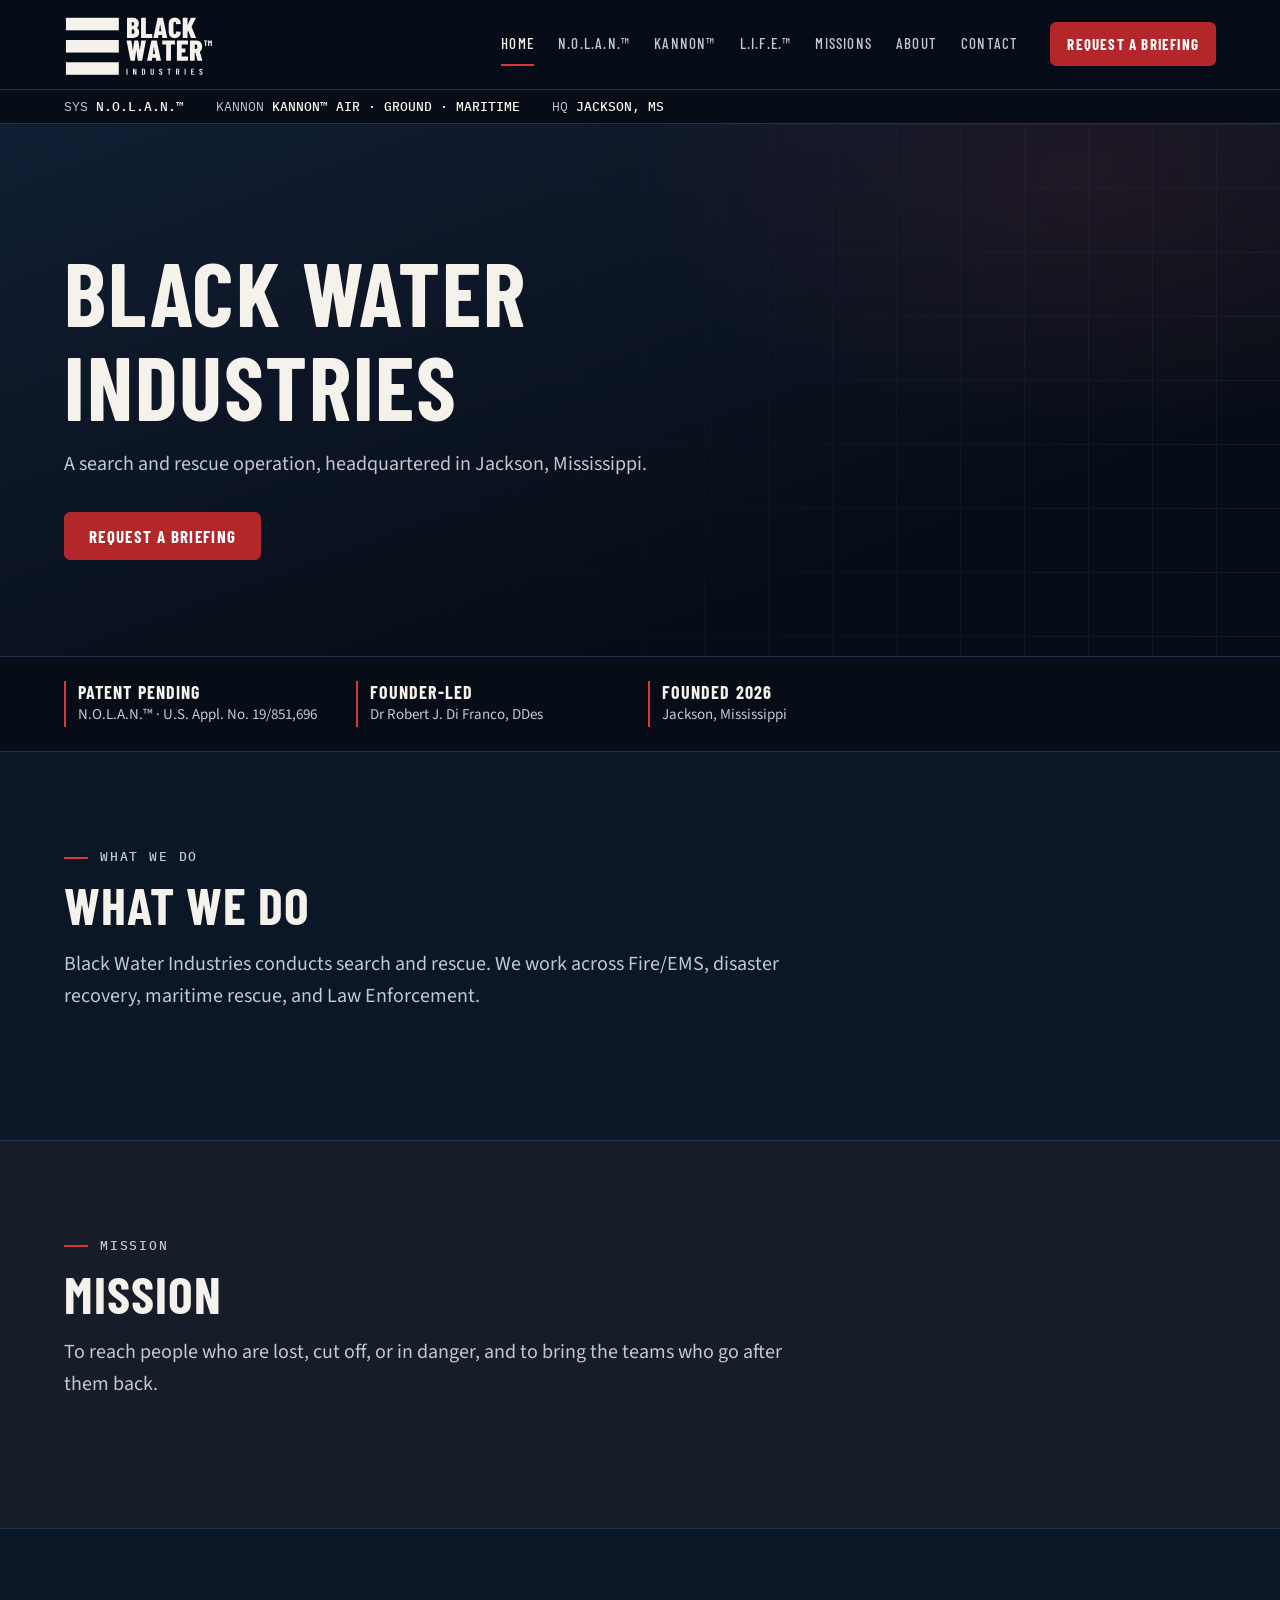
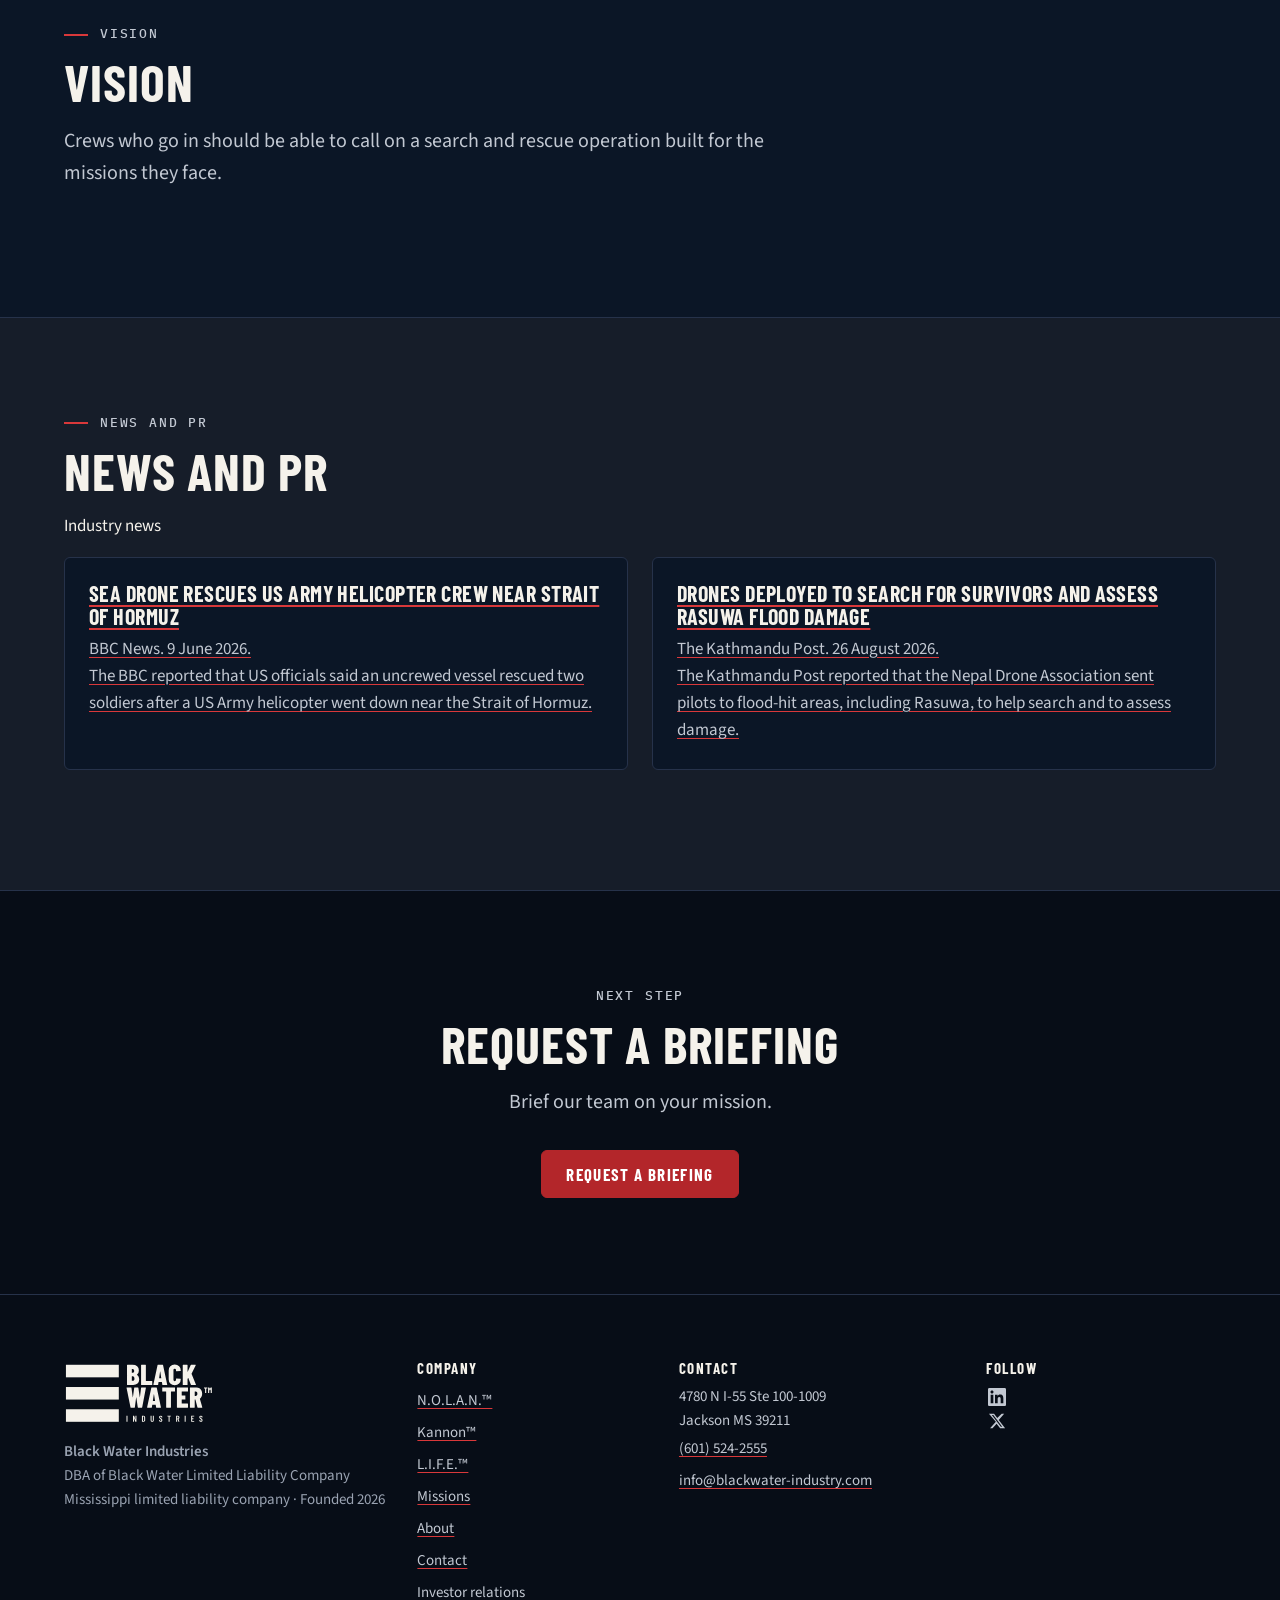
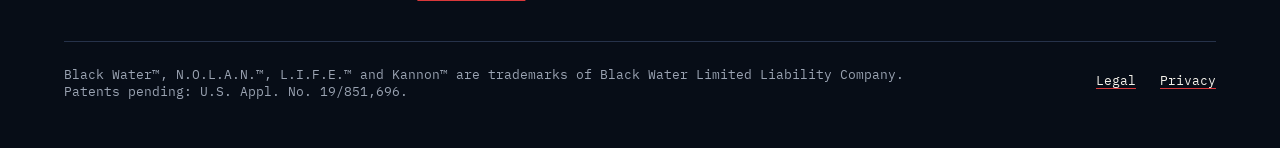
==== commit 2c1fad53: "Keep two verified industry news cards and drop the January item. The SoftBank post is outside the re" ====
--- a/index.html
+++ b/index.html
@@ -7,7 +7,7 @@
 <section id="what" class=""><div class="wrap"><p class="kicker">WHAT WE DO</p><h2>What we do</h2><p class="lede">Black Water Industries conducts search and rescue. We work across Fire/EMS, disaster recovery, maritime rescue, and Law Enforcement.</p></div></section>
 <section id="mission" class="alt"><div class="wrap"><p class="kicker">MISSION</p><h2>Mission</h2><p class="lede">To reach people who are lost, cut off, or in danger, and to bring the teams who go after them back.</p></div></section>
 <section id="vision" class=""><div class="wrap"><p class="kicker">VISION</p><h2>Vision</h2><p class="lede">Crews who go in should be able to call on a search and rescue operation built for the missions they face.</p></div></section>
-<section id="news" class="alt"><div class="wrap"><p class="kicker">NEWS AND PR</p><h2>News and PR</h2><p class="lede">External industry news. Not coverage of Black Water and not an endorsement.</p><div class="grid3"><a class="card" href="https://www.bbc.com/news/articles/cwy0l44ex5wo" rel="noopener" target="_blank"><p class="kicker">EXTERNAL INDUSTRY NEWS</p><h3>Sea drone rescues US army helicopter crew near Strait of Hormuz</h3><p>BBC News. 9 June 2026.</p><p>The BBC reported that US officials said an uncrewed vessel rescued two soldiers after a US Army helicopter went down near the Strait of Hormuz.</p></a><a class="card" href="https://kathmandupost.com/science-technology/2026/08/26/drones-deployed-to-search-for-survivors-and-assess-rasuwa-flood-damage" rel="noopener" target="_blank"><p class="kicker">EXTERNAL INDUSTRY NEWS</p><h3>Drones deployed to search for survivors and assess Rasuwa flood damage</h3><p>The Kathmandu Post. 26 August 2026.</p><p>The Kathmandu Post reported that the Nepal Drone Association sent pilots to flood-hit areas, including Rasuwa, to help search and to assess damage.</p></a><a class="card" href="https://www.softbank.jp/en/sbnews/entry/20260107_01" rel="noopener" target="_blank"><p class="kicker">EXTERNAL INDUSTRY NEWS</p><h3>SoftBank Corp. Unveils New Drone-based Search and Rescue System that Utilizes Wi-Fi</h3><p>SoftBank News. 7 January 2026.</p><p>SoftBank News said the company and the Institute of Science Tokyo briefed reporters on using drones and Wi-Fi to locate missing people.</p></a></div></div></section>
+<section id="news" class="alt"><div class="wrap"><p class="kicker">NEWS AND PR</p><h2>News and PR</h2><p>Industry news</p><div class="news-grid"><a class="card" href="https://www.bbc.com/news/articles/cwy0l44ex5wo" rel="noopener" target="_blank"><h3>Sea drone rescues US army helicopter crew near Strait of Hormuz</h3><p>BBC News. 9 June 2026.</p><p>The BBC reported that US officials said an uncrewed vessel rescued two soldiers after a US Army helicopter went down near the Strait of Hormuz.</p></a><a class="card" href="https://kathmandupost.com/science-technology/2026/08/26/drones-deployed-to-search-for-survivors-and-assess-rasuwa-flood-damage" rel="noopener" target="_blank"><h3>Drones deployed to search for survivors and assess Rasuwa flood damage</h3><p>The Kathmandu Post. 26 August 2026.</p><p>The Kathmandu Post reported that the Nepal Drone Association sent pilots to flood-hit areas, including Rasuwa, to help search and to assess damage.</p></a></div></div></section>
 <section id="briefing" class="cta"><div class="wrap"><p class="kicker">NEXT STEP</p><h2>Request a briefing</h2><p class="lede">Brief our team on your mission.</p><div class="actions c"><a class="btn" href="/contact">Request a briefing</a></div></div></section>
 </main>
 <footer><div class="wrap fgrid"><div><picture class="foot-logo" data-slot="logo"><img src="assets/img/logo/bw_horizontal_tm_on-dark.svg" width="150" height="65" alt="Black Water Industries"></picture><p class="small"><b>Black Water Industries</b><br>DBA of Black Water Limited Liability Company<br>Mississippi limited liability company · Founded 2026</p></div><div><p class="fh">Company</p><a href="/nolan">N.O.L.A.N.™</a><br><a href="/kannon">Kannon™</a><br><a href="/life">L.I.F.E.™</a><br><a href="/missions">Missions</a><br><a href="/about">About</a><br><a href="/contact">Contact</a><br><a href="/investors">Investor relations</a></div><div><p class="fh">Contact</p><address>4780 N I-55 Ste 100-1009<br>Jackson MS 39211</address><a href="tel:+16015242555">(601) 524-2555</a><br><a href="mailto:info@blackwater-industry.com">info@blackwater-industry.com</a></div><div><p class="fh">Follow</p><a class="social-mark" href="https://www.linkedin.com/company/black-water-industries" rel="noopener" target="_blank" aria-label="LinkedIn"><svg viewBox="0 0 24 24" aria-hidden="true" focusable="false"><path fill="currentColor" d="M20.447 20.452h-3.554v-5.569c0-1.328-.027-3.037-1.852-3.037-1.853 0-2.136 1.445-2.136 2.939v5.667H9.351V9h3.414v1.561h.046c.477-.9 1.637-1.85 3.37-1.85 3.601 0 4.267 2.37 4.267 5.455v6.286zM5.337 7.433c-1.144 0-2.063-.926-2.063-2.065 0-1.138.92-2.063 2.063-2.063 1.14 0 2.064.925 2.064 2.063 0 1.139-.925 2.065-2.064 2.065zm1.782 13.019H3.555V9h3.564v11.452zM22.225 0H1.771C.792 0 0 .774 0 1.729v20.542C0 23.227.792 24 1.771 24h20.451C23.2 24 24 23.227 24 22.271V1.729C24 .774 23.2 0 22.222 0h.003z"/></svg></a><br><a class="social-mark" href="https://x.com/BlackWater_Indy" rel="noopener" target="_blank" aria-label="X"><svg viewBox="0 0 24 24" aria-hidden="true" focusable="false"><path fill="currentColor" d="M18.244 2.25h3.308l-7.227 8.26 8.502 11.24H16.17l-4.714-6.231-5.401 6.231H2.744l7.727-8.835L1.254 2.25H8.08l4.253 5.622L18.244 2.25zm-1.161 17.52h1.833L7.084 4.126H5.117z"/></svg></a></div><div class="legal"><div>Black Water™, N.O.L.A.N.™, L.I.F.E.™ and Kannon™ are trademarks of Black Water Limited Liability Company.<br>Patents pending: U.S. Appl. No. 19/851,696.</div><div class="legal-links"><a href="/sms-terms">Legal</a><a href="/privacy">Privacy</a></div></div></div></footer></body></html>
--- a/assets/style.css
+++ b/assets/style.css
@@ -8,5 +8,7 @@
 
 
 .legal{display:flex;justify-content:space-between;align-items:flex-end;gap:var(--s5);flex-wrap:wrap}.legal-links{display:flex;gap:var(--s5);margin-left:auto}.legal-links a{color:var(--bone)}.social-x{display:inline-block;padding:var(--s1) 0;min-height:32px;color:var(--sec)}.product-lockup{display:block;max-width:960px;margin:0 0 var(--s5)}.product-lockup img{display:block;width:100%;height:auto;border-radius:4px}
+.news-grid{display:grid;gap:var(--s5);grid-template-columns:1fr 1fr;margin-bottom:var(--s5)}
+@media(max-width:800px){.news-grid{grid-template-columns:1fr}}
 
 .social-mark{display:inline-flex;align-items:center;justify-content:center;width:22px;height:22px;color:var(--sec);vertical-align:middle}.social-mark svg{width:18px;height:18px;display:block}a.social-mark{padding:0;min-height:0}a.social-mark:hover{color:var(--bone)}
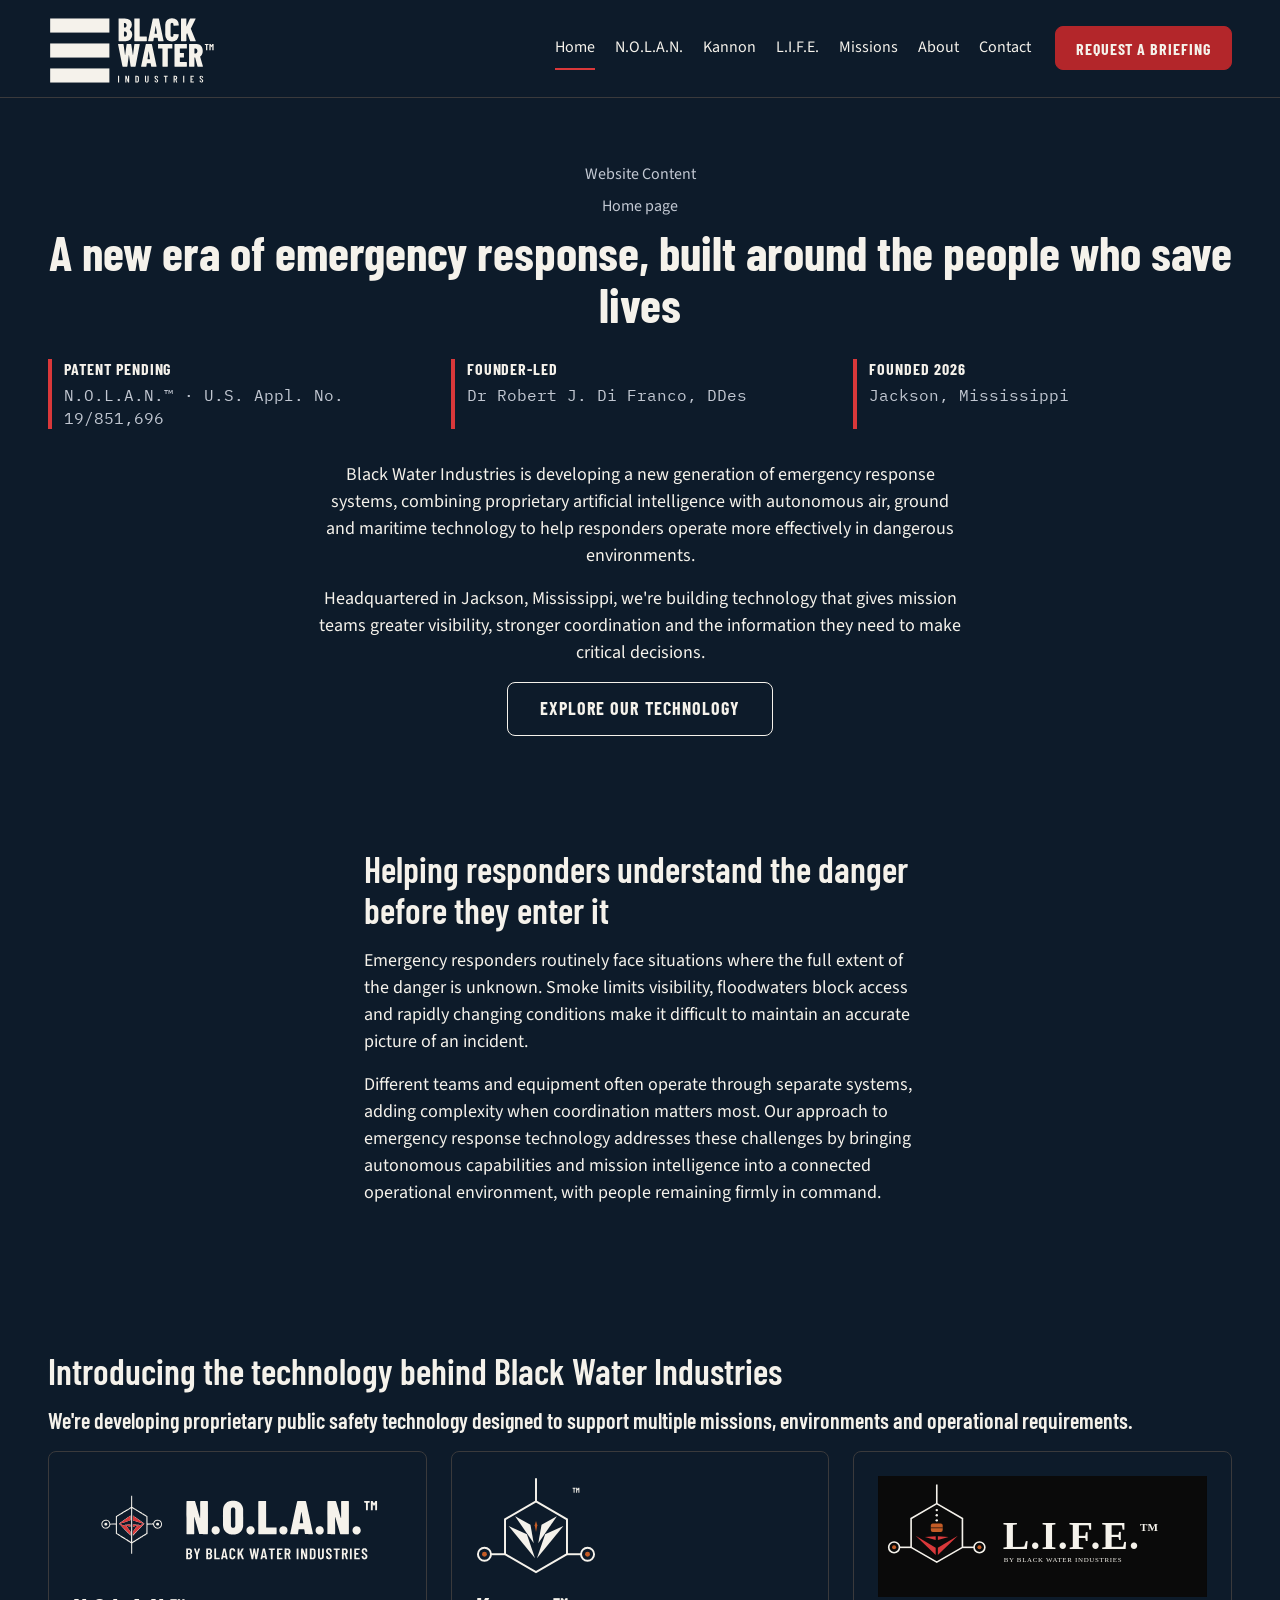
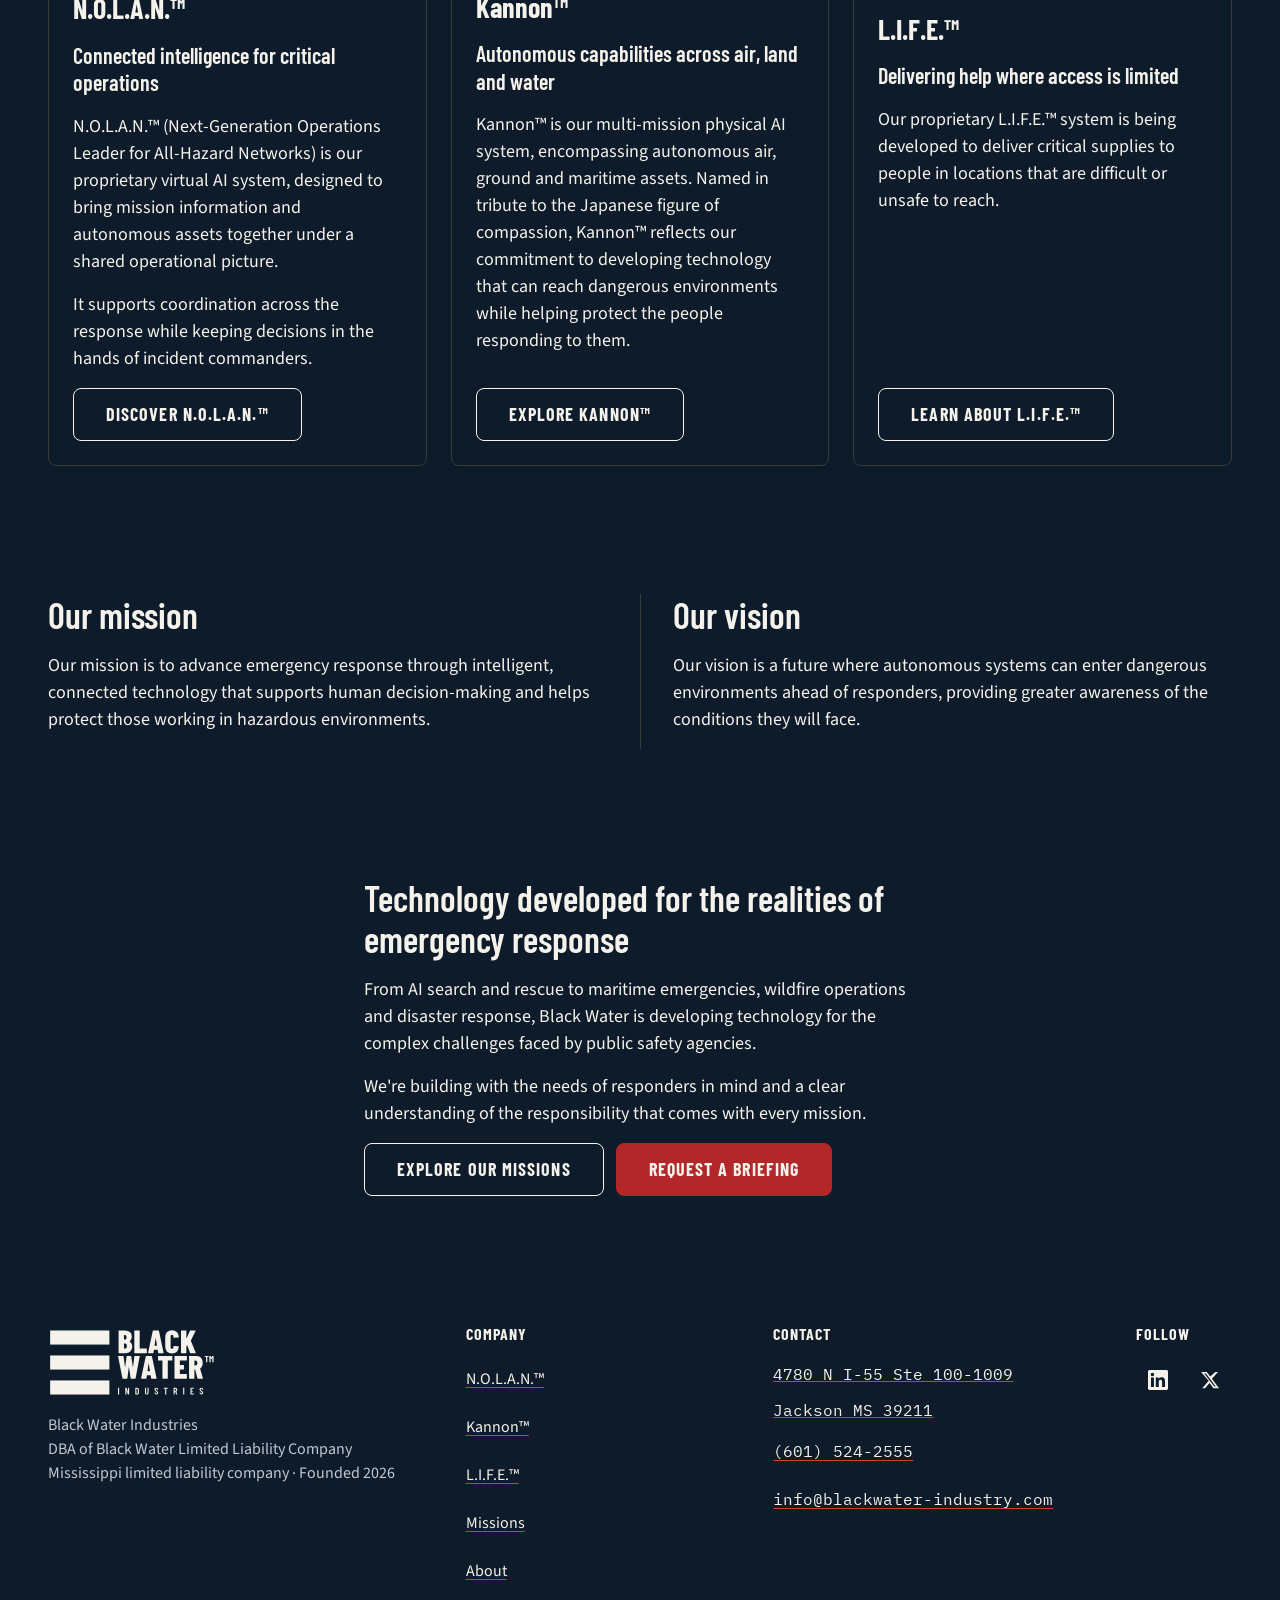
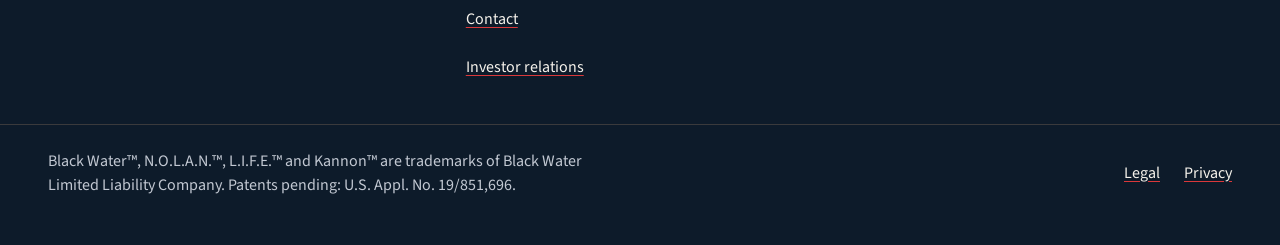
==== commit 9093557c: "Publish the final seven-page copy in the brand layout. Replace the public pages with the document co" ====
--- a/index.html
+++ b/index.html
@@ -1,13 +1,4 @@
-<!doctype html><html lang="en"><head><meta charset="utf-8"><meta name="viewport" content="width=device-width,initial-scale=1"><meta name="google-site-verification" content="zciW0TEF0s6XQ5tRV3YTpKEGYQ-MecM_7_mixxjtuO8" /><meta name="msvalidate.01" content="DBE31584E1E3B31C166419C07714BCA6" /><title>Black Water Industries</title><meta name="description" content="A search and rescue operation, headquartered in Jackson, Mississippi."><link rel="stylesheet" href="assets/style.css"><link rel="canonical" href="https://blackwater-industry.com/"><link rel="icon" href="favicon.ico" sizes="any"><link rel="icon" type="image/png" sizes="32x32" href="assets/icons/favicon-32.png"><link rel="icon" type="image/png" sizes="16x16" href="assets/icons/favicon-16.png"><link rel="apple-touch-icon" href="assets/icons/apple-touch-icon.png"><link rel="manifest" href="site.webmanifest"><meta name="theme-color" content="#0D1B2A"><meta property="og:type" content="website"><meta property="og:site_name" content="Black Water Industries"><meta property="og:title" content="Black Water Industries"><meta property="og:description" content="A search and rescue operation, headquartered in Jackson, Mississippi."><meta property="og:url" content="https://blackwater-industry.com/"><meta property="og:image" content="https://blackwater-industry.com/assets/og-image.png"><meta property="og:image:width" content="1200"><meta property="og:image:height" content="630"><meta property="og:image:alt" content="Black Water Industries logo"><meta name="twitter:card" content="summary_large_image"><meta name="twitter:image" content="https://blackwater-industry.com/assets/og-image.png"><meta name="twitter:description" content="A search and rescue operation, headquartered in Jackson, Mississippi."><meta name="twitter:title" content="Black Water Industries"><script type="application/ld+json">{"@context":"https://schema.org","@graph":[{"@type":"Organization","@id":"https://blackwater-industry.com/#org","name":"Black Water Industries","legalName":"Black Water Limited Liability Company","alternateName":"Black Water Industries","foundingDate":"2026","url":"https://blackwater-industry.com","logo":"https://blackwater-industry.com/assets/img/logo/black_water_icon_tm_512.png","telephone":"+1-601-524-2555","email":"info@blackwater-industry.com","founder":{"@id":"https://blackwater-industry.com/#founder"},"sameAs":["https://www.linkedin.com/company/black-water-industries"],"address":{"@type":"PostalAddress","streetAddress":"4780 N I-55 Ste 100-1009","addressLocality":"Jackson","addressRegion":"MS","postalCode":"39211","addressCountry":"US"}},{"@type":"Person","@id":"https://blackwater-industry.com/#founder","name":"Dr Robert J. Di Franco","jobTitle":"Founder & Principal","worksFor":{"@id":"https://blackwater-industry.com/#org"},"image":"https://blackwater-industry.com/assets/img/robert-difranco-800.jpg","sameAs":["https://www.linkedin.com/in/dr-robert-difranco/"],"honorificSuffix":"DDes"},{"@type":"WebSite","@id":"https://blackwater-industry.com/#website","url":"https://blackwater-industry.com","name":"Black Water Industries","publisher":{"@id":"https://blackwater-industry.com/#org"}}]}</script></head><body>
+<!doctype html><html lang="en"><head><meta charset="utf-8"><meta name="viewport" content="width=device-width,initial-scale=1"><meta name="google-site-verification" content="zciW0TEF0s6XQ5tRV3YTpKEGYQ-MecM_7_mixxjtuO8"><meta name="msvalidate.01" content="DBE31584E1E3B31C166419C07714BCA6"><title>A new era of emergency response, built around the people who save lives | Black Water Industries</title><meta name="description" content="Black Water Industries is developing a new generation of emergency response systems, combining proprietary artificial intelligence with autonomous air, ground and maritime technology to help responders operate more effectively in dangerous environments."><meta name="keywords" content="emergency response systems (1k), best personal emergency response system (90), emergency response notification system (70), AI search and rescue (20), emergency response technology (70), search and rescue gps systems (40), public safety technology (480), disaster response technology (20)"><link rel="stylesheet" href="assets/style.css"><link rel="stylesheet" href="assets/css/final.css"><link rel="canonical" href="https://blackwater-industry.com/"><link rel="icon" href="favicon.ico" sizes="any"><link rel="icon" type="image/png" sizes="32x32" href="assets/icons/favicon-32.png"><link rel="icon" type="image/png" sizes="16x16" href="assets/icons/favicon-16.png"><link rel="apple-touch-icon" href="assets/icons/apple-touch-icon.png"><link rel="manifest" href="site.webmanifest"><meta name="theme-color" content="#0D1B2A"><meta property="og:type" content="website"><meta property="og:site_name" content="Black Water Industries"><meta property="og:title" content="A new era of emergency response, built around the people who save lives | Black Water Industries"><meta property="og:description" content="Black Water Industries is developing a new generation of emergency response systems, combining proprietary artificial intelligence with autonomous air, ground and maritime technology to help responders operate more effectively in dangerous environments."><meta property="og:url" content="https://blackwater-industry.com/"><meta property="og:image" content="https://blackwater-industry.com/assets/og-image.png"><meta property="og:image:width" content="1200"><meta property="og:image:height" content="630"><meta property="og:image:alt" content="Black Water Industries logo"><meta name="twitter:card" content="summary_large_image"><meta name="twitter:image" content="https://blackwater-industry.com/assets/og-image.png"><meta name="twitter:title" content="A new era of emergency response, built around the people who save lives | Black Water Industries"><meta name="twitter:description" content="Black Water Industries is developing a new generation of emergency response systems, combining proprietary artificial intelligence with autonomous air, ground and maritime technology to help responders operate more effectively in dangerous environments."><script type="application/ld+json">{"@context":"https://schema.org","@type":"WebPage","url":"https://blackwater-industry.com/","name":"A new era of emergency response, built around the people who save lives | Black Water Industries","description":"Black Water Industries is developing a new generation of emergency response systems, combining proprietary artificial intelligence with autonomous air, ground and maritime technology to help responders operate more effectively in dangerous environments.","isPartOf":{"@type":"WebSite","name":"Black Water Industries","url":"https://blackwater-industry.com"},"publisher":{"@type":"Organization","name":"Black Water Industries","legalName":"Black Water Limited Liability Company","url":"https://blackwater-industry.com","address":{"@type":"PostalAddress","streetAddress":"4780 N I-55 Ste 100-1009","addressLocality":"Jackson","addressRegion":"MS","postalCode":"39211","addressCountry":"US"}}}</script><script src="assets/js/site.js" defer></script></head><body>
 <a class="skip" href="#main">Skip to content</a>
-<header><div class="wrap"><a class="brand" href="/" aria-label="Black Water Industries home"><picture class="brand-logo" data-slot="logo"><img src="assets/img/logo/bw_horizontal_tm_on-dark.svg" width="166" height="72" alt="Black Water Industries"></picture></a><nav><a href="/" class=on>Home</a><a href="/nolan">N.O.L.A.N.™</a><a href="/kannon">Kannon™</a><a href="/life">L.I.F.E.™</a><a href="/missions">Missions</a><a href="/about">About</a><a href="/contact">Contact</a></nav><a class="btn sm" href="/contact">Request a briefing</a></div></header><main id="main">
-<div class="status" aria-label="System summary"><div class="wrap"><span>SYS <b>N.O.L.A.N.™</b></span><span>KANNON <b>KANNON™ AIR · GROUND · MARITIME</b></span><span>HQ <b>JACKSON, MS</b></span></div></div>
-<div class="hero home"><div class="wrap"><h1>Black Water Industries</h1><p class="lede">A search and rescue operation, headquartered in Jackson, Mississippi.</p><div class="actions"><a class="btn" href="/contact">Request a briefing</a></div></div></div>
-<div class="proof"><div class="wrap"><span><b>Patent Pending</b>N.O.L.A.N.™ · U.S. Appl. No. 19/851,696</span><span><b>Founder-led</b>Dr Robert J. Di Franco, DDes</span><span><b>Founded 2026</b>Jackson, Mississippi</span></div></div>
-<section id="what" class=""><div class="wrap"><p class="kicker">WHAT WE DO</p><h2>What we do</h2><p class="lede">Black Water Industries conducts search and rescue. We work across Fire/EMS, disaster recovery, maritime rescue, and Law Enforcement.</p></div></section>
-<section id="mission" class="alt"><div class="wrap"><p class="kicker">MISSION</p><h2>Mission</h2><p class="lede">To reach people who are lost, cut off, or in danger, and to bring the teams who go after them back.</p></div></section>
-<section id="vision" class=""><div class="wrap"><p class="kicker">VISION</p><h2>Vision</h2><p class="lede">Crews who go in should be able to call on a search and rescue operation built for the missions they face.</p></div></section>
-<section id="news" class="alt"><div class="wrap"><p class="kicker">NEWS AND PR</p><h2>News and PR</h2><p>Industry news</p><div class="news-grid"><a class="card" href="https://www.bbc.com/news/articles/cwy0l44ex5wo" rel="noopener" target="_blank"><h3>Sea drone rescues US army helicopter crew near Strait of Hormuz</h3><p>BBC News. 9 June 2026.</p><p>The BBC reported that US officials said an uncrewed vessel rescued two soldiers after a US Army helicopter went down near the Strait of Hormuz.</p></a><a class="card" href="https://kathmandupost.com/science-technology/2026/08/26/drones-deployed-to-search-for-survivors-and-assess-rasuwa-flood-damage" rel="noopener" target="_blank"><h3>Drones deployed to search for survivors and assess Rasuwa flood damage</h3><p>The Kathmandu Post. 26 August 2026.</p><p>The Kathmandu Post reported that the Nepal Drone Association sent pilots to flood-hit areas, including Rasuwa, to help search and to assess damage.</p></a></div></div></section>
-<section id="briefing" class="cta"><div class="wrap"><p class="kicker">NEXT STEP</p><h2>Request a briefing</h2><p class="lede">Brief our team on your mission.</p><div class="actions c"><a class="btn" href="/contact">Request a briefing</a></div></div></section>
-</main>
-<footer><div class="wrap fgrid"><div><picture class="foot-logo" data-slot="logo"><img src="assets/img/logo/bw_horizontal_tm_on-dark.svg" width="150" height="65" alt="Black Water Industries"></picture><p class="small"><b>Black Water Industries</b><br>DBA of Black Water Limited Liability Company<br>Mississippi limited liability company · Founded 2026</p></div><div><p class="fh">Company</p><a href="/nolan">N.O.L.A.N.™</a><br><a href="/kannon">Kannon™</a><br><a href="/life">L.I.F.E.™</a><br><a href="/missions">Missions</a><br><a href="/about">About</a><br><a href="/contact">Contact</a><br><a href="/investors">Investor relations</a></div><div><p class="fh">Contact</p><address>4780 N I-55 Ste 100-1009<br>Jackson MS 39211</address><a href="tel:+16015242555">(601) 524-2555</a><br><a href="mailto:info@blackwater-industry.com">info@blackwater-industry.com</a></div><div><p class="fh">Follow</p><a class="social-mark" href="https://www.linkedin.com/company/black-water-industries" rel="noopener" target="_blank" aria-label="LinkedIn"><svg viewBox="0 0 24 24" aria-hidden="true" focusable="false"><path fill="currentColor" d="M20.447 20.452h-3.554v-5.569c0-1.328-.027-3.037-1.852-3.037-1.853 0-2.136 1.445-2.136 2.939v5.667H9.351V9h3.414v1.561h.046c.477-.9 1.637-1.85 3.37-1.85 3.601 0 4.267 2.37 4.267 5.455v6.286zM5.337 7.433c-1.144 0-2.063-.926-2.063-2.065 0-1.138.92-2.063 2.063-2.063 1.14 0 2.064.925 2.064 2.063 0 1.139-.925 2.065-2.064 2.065zm1.782 13.019H3.555V9h3.564v11.452zM22.225 0H1.771C.792 0 0 .774 0 1.729v20.542C0 23.227.792 24 1.771 24h20.451C23.2 24 24 23.227 24 22.271V1.729C24 .774 23.2 0 22.222 0h.003z"/></svg></a><br><a class="social-mark" href="https://x.com/BlackWater_Indy" rel="noopener" target="_blank" aria-label="X"><svg viewBox="0 0 24 24" aria-hidden="true" focusable="false"><path fill="currentColor" d="M18.244 2.25h3.308l-7.227 8.26 8.502 11.24H16.17l-4.714-6.231-5.401 6.231H2.744l7.727-8.835L1.254 2.25H8.08l4.253 5.622L18.244 2.25zm-1.161 17.52h1.833L7.084 4.126H5.117z"/></svg></a></div><div class="legal"><div>Black Water™, N.O.L.A.N.™, L.I.F.E.™ and Kannon™ are trademarks of Black Water Limited Liability Company.<br>Patents pending: U.S. Appl. No. 19/851,696.</div><div class="legal-links"><a href="/sms-terms">Legal</a><a href="/privacy">Privacy</a></div></div></div></footer></body></html>
+<header class="site-header"><div class="wrap"><a class="brand" href="/" aria-label="Black Water Industries home"><img src="assets/img/logo/bw_horizontal_tm_on-dark.svg" width="624" height="270" alt="Black Water Industries"></a><nav class="desk-nav" aria-label="Primary"><a href="/" class="on">Home</a><a href="/nolan">N.O.L.A.N.</a><a href="/kannon">Kannon</a><a href="/life">L.I.F.E.</a><a href="/missions">Missions</a><a href="/about">About</a><a href="/contact">Contact</a></nav><a class="btn btn-primary btn-header" href="/contact#briefing-form">Request a briefing</a><details class="nav-drawer"><summary aria-label="Menu"><span class="bars"></span></summary><div class="nav-panel"><a class="nav-link" href="/">Home</a><a class="nav-link" href="/nolan">N.O.L.A.N.</a><a class="nav-link" href="/kannon">Kannon</a><a class="nav-link" href="/life">L.I.F.E.</a><a class="nav-link" href="/missions">Missions</a><a class="nav-link" href="/about">About</a><a class="nav-link" href="/contact">Contact</a><a class="btn btn-primary" href="/contact#briefing-form">Request a briefing</a></div></details></div></header>
+<main id="main"><div class="hero hero-home"><div class="wrap"><p class="doc-label">Website Content</p><p class="doc-label">Home page</p><h1>A new era of emergency response, built around the people who save lives</h1><div class="trust"><div><p class="trust-label">PATENT PENDING</p><p class="trust-line">N.O.L.A.N.™ · U.S. Appl. No. 19/851,696</p></div><div><p class="trust-label">FOUNDER-LED</p><p class="trust-line">Dr Robert J. Di Franco, DDes</p></div><div><p class="trust-label">FOUNDED 2026</p><p class="trust-line">Jackson, Mississippi</p></div></div><div class="lede-copy"><p>Black Water Industries is developing a new generation of emergency response systems, combining proprietary artificial intelligence with autonomous air, ground and maritime technology to help responders operate more effectively in dangerous environments.</p><p>Headquartered in Jackson, Mississippi, we&#x27;re building technology that gives mission teams greater visibility, stronger coordination and the information they need to make critical decisions.</p></div><div class="actions actions-center"><a class="btn btn-secondary" href="#technology">Explore our technology</a></div></div></div><section class="band"><div class="wrap prose"><h2>Helping responders understand the danger before they enter it</h2><p>Emergency responders routinely face situations where the full extent of the danger is unknown. Smoke limits visibility, floodwaters block access and rapidly changing conditions make it difficult to maintain an accurate picture of an incident.</p><p>Different teams and equipment often operate through separate systems, adding complexity when coordination matters most. Our approach to emergency response technology addresses these challenges by bringing autonomous capabilities and mission intelligence into a connected operational environment, with people remaining firmly in command.</p></div></section><section class="band" id="technology"><div class="wrap"><h2>Introducing the technology behind Black Water Industries</h2><h3 class="subhead">We&#x27;re developing proprietary public safety technology designed to support multiple missions, environments and operational requirements.</h3><div class="card-grid"><article class="product-card"><img class="mark" src="assets/img/approved/nolan/nolan_lockup_tm_dark.svg" alt="N.O.L.A.N.™"><h3>N.O.L.A.N.™</h3><h3 class="subhead">Connected intelligence for critical operations</h3><p>N.O.L.A.N.™ (Next-Generation Operations Leader for All-Hazard Networks) is our proprietary virtual AI system, designed to bring mission information and autonomous assets together under a shared operational picture.</p><p>It supports coordination across the response while keeping decisions in the hands of incident commanders.</p><a class="btn btn-secondary" href="/nolan">Discover N.O.L.A.N.™</a></article><article class="product-card"><img class="mark symbol" src="assets/img/approved/kannon/kannon_symbol_tm_dark.svg" alt="Kannon™"><h3>Kannon™</h3><h3 class="subhead">Autonomous capabilities across air, land and water</h3><p>Kannon™ is our multi-mission physical AI system, encompassing autonomous air, ground and maritime assets. Named in tribute to the Japanese figure of compassion, Kannon™ reflects our commitment to developing technology that can reach dangerous environments while helping protect the people responding to them.</p><a class="btn btn-secondary" href="/kannon">Explore Kannon™</a></article><article class="product-card"><img class="mark" src="assets/img/approved/life/life_lockup_tm_dark.svg" alt="L.I.F.E.™"><h3>L.I.F.E.™</h3><h3 class="subhead">Delivering help where access is limited</h3><p>Our proprietary L.I.F.E.™ system is being developed to deliver critical supplies to people in locations that are difficult or unsafe to reach.</p><a class="btn btn-secondary" href="/life">Learn about L.I.F.E.™</a></article></div></div></section><section class="band"><div class="wrap"><div class="mv"><div><h2>Our mission</h2><p>Our mission is to advance emergency response through intelligent, connected technology that supports human decision-making and helps protect those working in hazardous environments.</p></div><div><h2>Our vision</h2><p>Our vision is a future where autonomous systems can enter dangerous environments ahead of responders, providing greater awareness of the conditions they will face.</p></div></div></div></section><section class="band"><div class="wrap prose"><h2>Technology developed for the realities of emergency response</h2><p>From AI search and rescue to maritime emergencies, wildfire operations and disaster response, Black Water is developing technology for the complex challenges faced by public safety agencies.</p><p>We&#x27;re building with the needs of responders in mind and a clear understanding of the responsibility that comes with every mission.</p><div class="actions"><a class="btn btn-secondary" href="/missions">Explore our missions</a><a class="btn btn-primary" href="/contact#briefing-form">Request a briefing</a></div></div></section></main><footer class="site-footer"><div class="wrap foot-grid"><div><img class="foot-logo" src="assets/img/logo/bw_horizontal_tm_on-dark.svg" width="624" height="270" alt="Black Water Industries"><p class="foot-id">Black Water Industries</p><p class="foot-id">DBA of Black Water Limited Liability Company</p><p class="foot-id">Mississippi limited liability company · Founded 2026</p></div><div class="col"><p class="col-head">COMPANY</p><a href="/nolan">N.O.L.A.N.™</a><a href="/kannon">Kannon™</a><a href="/life">L.I.F.E.™</a><a href="/missions">Missions</a><a href="/about">About</a><a href="/contact">Contact</a><a href="/investors">Investor relations</a></div><div class="col"><p class="col-head">CONTACT</p><address><span>4780 N I-55 Ste 100-1009</span><span>Jackson MS 39211</span><a href="tel:+16015242555">(601) 524-2555</a><a href="mailto:info@blackwater-industry.com">info@blackwater-industry.com</a></address></div><div class="col"><p class="col-head">FOLLOW</p><div class="follow"><a class="social" href="https://www.linkedin.com/in/dr-robert-difranco" target="_blank" rel="noopener" aria-label="LinkedIn"><svg viewBox="0 0 24 24" aria-hidden="true" focusable="false"><path fill="currentColor" d="M20.447 20.452h-3.554v-5.569c0-1.328-.027-3.037-1.852-3.037-1.853 0-2.136 1.445-2.136 2.939v5.667H9.351V9h3.414v1.561h.046c.477-.9 1.637-1.85 3.37-1.85 3.601 0 4.267 2.37 4.267 5.455v6.286zM5.337 7.433c-1.144 0-2.063-.926-2.063-2.065 0-1.138.92-2.063 2.063-2.063 1.14 0 2.064.925 2.064 2.063 0 1.139-.925 2.065-2.064 2.065zm1.782 13.019H3.555V9h3.564v11.452zM22.225 0H1.771C.792 0 0 .774 0 1.729v20.542C0 23.227.792 24 1.771 24h20.451C23.2 24 24 23.227 24 22.271V1.729C24 .774 23.2 0 22.222 0h.003z"/></svg></a><a class="social" href="https://x.com/BlackWater_Indy" target="_blank" rel="noopener" aria-label="X"><svg viewBox="0 0 24 24" aria-hidden="true" focusable="false"><path fill="currentColor" d="M18.244 2.25h3.308l-7.227 8.26 8.502 11.24H16.17l-4.714-6.231-5.401 6.231H2.744l7.727-8.835L1.254 2.25H8.08l4.253 5.622L18.244 2.25zm-1.161 17.52h1.833L7.084 4.126H5.117z"/></svg></a></div></div></div><div class="wrap legal-row"><p>Black Water™, N.O.L.A.N.™, L.I.F.E.™ and Kannon™ are trademarks of Black Water Limited Liability Company. Patents pending: U.S. Appl. No. 19/851,696.</p><p class="legal-links"><a href="/sms-terms">Legal</a><a href="/privacy">Privacy</a></p></div></footer></body></html>
--- a/assets/css/final.css
+++ b/assets/css/final.css
@@ -0,0 +1,152 @@
+@font-face{font-family:'Barlow Condensed';font-style:normal;font-weight:600;font-display:swap;src:url(../fonts/BarlowCondensed-600.woff2) format('woff2');unicode-range:U+0000-00FF,U+0131,U+0152-0153,U+02BB-02BC,U+02C6,U+02DA,U+02DC,U+0304,U+0308,U+0329,U+2000-206F,U+20AC,U+2122,U+2191,U+2193,U+2212,U+2215,U+FEFF,U+FFFD}
+
+/* Brand spec layout. Sentence case for document headlines. 16px floor. */
+:root{--night:#0D1B2A;--bone:#F5F2EB;--silver:#C2C8D2;--rule:#3A3A3C;--life:#B3262A;--life-hover:#D9383A;--life-active:#8B1A1A;--air:#C45C26;--field:#080810;--field-line:#485870}
+body{background:var(--night);color:var(--bone);font:18px/1.5 "Source Sans 3",system-ui,sans-serif}
+.wrap{max-width:1296px;padding-left:48px;padding-right:48px}
+h1,h2,h3{font-family:"Barlow Condensed","Arial Narrow",sans-serif;text-transform:none;letter-spacing:0;color:var(--bone);margin:0 0 16px}
+h1,.hero h1{font-size:48px;line-height:1.1;font-weight:700;max-width:none}
+h2{font-size:36px;line-height:1.15;font-weight:600}
+h3{font-size:28px;line-height:1.2;font-weight:700}
+h3.subhead{font-size:22px;line-height:1.25;font-weight:600}
+p{font-size:inherit;line-height:1.5;color:var(--bone);margin:0 0 16px}
+a:focus-visible,button:focus-visible,input:focus-visible,select:focus-visible,textarea:focus-visible,summary:focus-visible{outline:2px solid var(--bone);outline-offset:2px}
+.skip,.kicker,.small{font-size:16px}
+
+header.site-header{background:var(--night);border-bottom:1px solid var(--rule)}
+header.site-header .wrap{display:flex;align-items:center;gap:24px;min-height:80px;padding-top:12px;padding-bottom:12px}
+header.site-header .brand img{display:block;width:168px;height:auto}
+header.site-header .desk-nav{display:flex;gap:20px;margin-left:auto;flex-wrap:wrap;width:auto;order:0;white-space:normal;overflow:visible}
+header.site-header .btn-header{margin-left:0}
+header.site-header .desk-nav a{display:inline-flex;align-items:center;min-height:44px;padding:0;color:var(--bone);text-decoration:none;font:16px/1.4 "Source Sans 3",sans-serif;text-transform:none;letter-spacing:0;border-bottom:2px solid transparent}
+header.site-header .desk-nav a.on,header.site-header .desk-nav a:hover{color:var(--bone);border-bottom-color:var(--life-hover)}
+.nav-drawer{display:none}
+
+.btn{border-radius:8px;font-family:"Barlow Condensed","Arial Narrow",sans-serif;font-weight:700;font-size:18px;letter-spacing:.06em;text-transform:uppercase;text-decoration:none;min-height:48px;padding:16px 32px;line-height:1.1;display:inline-flex;align-items:center;justify-content:center;cursor:pointer}
+.btn-primary{background:var(--life);color:var(--bone);border:1px solid var(--life)}
+.btn-primary:hover{background:var(--life-hover);border-color:var(--life-hover);color:var(--bone)}
+.btn-primary:active{background:var(--life-active);border-color:var(--life-active);color:var(--bone)}
+.btn-secondary{background:transparent;color:var(--bone);border:1px solid var(--bone)}
+.btn-secondary:hover{background:var(--bone);color:var(--night)}
+.btn-secondary:active{background:rgba(245,242,235,.9);color:var(--night)}
+.btn-header{min-height:44px;height:44px;padding:12px 20px;font-size:16px}
+.actions{display:flex;flex-wrap:wrap;gap:12px;align-items:center;margin-top:8px}
+.actions-center{justify-content:center}
+.hero-home .actions-center .btn{margin-left:auto;margin-right:auto}
+
+.hero{background:var(--night);border:0;padding:64px 0 48px;overflow:visible}
+.hero::after{content:none}
+.hero-home{text-align:center}
+.hero-home .lede-copy{max-width:72ch;margin-left:auto;margin-right:auto}
+.doc-label{font:16px/1.5 "Source Sans 3",sans-serif;color:var(--silver);margin:0 0 8px;text-transform:none;letter-spacing:0}
+.mark{display:block;width:min(100%,420px);height:auto;margin:0 0 16px}
+.mark.symbol{width:120px}
+.hero-home .mark{margin-left:auto;margin-right:auto}
+
+.trust{display:grid;grid-template-columns:repeat(3,1fr);gap:24px;text-align:left;margin:28px 0 32px}
+.trust div{border-left:4px solid var(--life-hover);padding-left:12px}
+.trust-label{font:700 16px/1.2 "Barlow Condensed","Arial Narrow",sans-serif;letter-spacing:.06em;margin:0 0 6px;color:var(--bone)}
+.trust-line{font:16px/1.4 "IBM Plex Mono",ui-monospace,monospace;color:var(--silver);margin:0}
+
+section.band{background:transparent;border:0;padding:64px 0}
+.prose{max-width:72ch}
+.card-grid,.class-grid{display:grid;grid-template-columns:repeat(3,1fr);gap:24px;margin-top:8px}
+.product-card{background:var(--night);border:1px solid var(--rule);border-radius:8px;padding:24px;display:flex;flex-direction:column;align-items:flex-start;gap:0}
+.product-card .mark{width:100%;max-width:100%}
+.product-card .mark.symbol{width:120px}
+.product-card p{color:var(--bone)}
+.product-card .btn{margin-top:auto}
+.cap-grid{display:grid;grid-template-columns:1fr 1fr;gap:24px;margin:8px 0 16px}
+.cap-grid p{margin:0}
+.mv{display:grid;grid-template-columns:1fr 1fr}
+.mv > div:first-child{padding-right:32px}
+.mv > div + div{border-left:1px solid var(--rule);padding-left:32px}
+.class-block{border-top:4px solid var(--silver);padding-top:16px}
+.class-block.air{border-top-color:var(--air)}
+.class-block.ground{border-top-color:var(--life-hover)}
+.class-block.maritime{border-top-color:var(--silver)}
+.patent-line{font:16px/1.5 "IBM Plex Mono",ui-monospace,monospace;color:var(--bone)}
+.mission-grid{display:grid;grid-template-columns:repeat(4,1fr);gap:16px;margin-top:8px}
+.mission-card{background:var(--night);border:1px solid var(--rule);border-radius:0;padding:20px;margin:0}
+.mission-num{font:16px/1.4 "IBM Plex Mono",ui-monospace,monospace;color:var(--bone);margin:0 0 8px}
+.mission-card h3{font-size:28px;line-height:1.2;margin:0 0 12px}
+.mission-card p{margin:0;font-family:"Source Sans 3",sans-serif}
+.founder-block{display:grid;grid-template-columns:1fr 1fr;grid-template-areas:"name portrait" "body portrait";gap:24px 48px;align-items:start}
+.founder-name{grid-area:name}
+.founder-body{grid-area:body}
+.portrait{grid-area:portrait;margin:0}
+.portrait img{display:block;width:100%;height:auto;max-width:100%}
+.role-line{font:16px/1.5 "Source Sans 3",sans-serif;color:var(--silver);margin:0}
+.contact-layout{display:block}
+.briefing{display:grid;gap:16px;max-width:640px;margin:0}
+.briefing label{font:700 16px/1.2 "Barlow Condensed","Arial Narrow",sans-serif;letter-spacing:.06em;color:var(--bone);text-transform:none}
+.briefing input,.briefing select,.briefing textarea{width:100%;box-sizing:border-box;background:var(--field);color:var(--bone);border:1px solid var(--field-line);border-radius:8px;font:16px/1.5 "Source Sans 3",sans-serif;min-height:48px;padding:12px 16px;margin-top:8px}
+.briefing textarea{min-height:8rem;resize:vertical}
+.briefing select{color-scheme:dark}
+.consent{font-size:16px;line-height:1.5;color:var(--silver);margin:0}
+.consent a{color:var(--silver);text-decoration:underline;text-decoration-color:var(--life-hover);text-underline-offset:3px}
+.briefing .btn{width:100%}
+
+footer.site-footer{background:var(--night);color:var(--silver);font-size:16px;line-height:1.5;padding:0 0 48px}
+footer.site-footer .foot-grid{display:grid;grid-template-columns:1.4fr 1fr 1.2fr auto;gap:32px;padding-top:64px;padding-bottom:32px}
+footer.site-footer .foot-logo{display:block;width:168px;height:auto;margin:0 0 16px}
+footer.site-footer .foot-id{font:16px/1.5 "Source Sans 3",sans-serif;color:var(--silver);margin:0}
+.col-head{font:700 16px/1.2 "Barlow Condensed","Arial Narrow",sans-serif;letter-spacing:.06em;color:var(--bone);margin:0 0 12px}
+footer.site-footer .col a{display:flex;align-items:center;min-height:48px;padding:0;color:var(--bone);font-size:16px;line-height:1.4;text-decoration:underline;text-decoration-color:var(--life-hover);text-underline-offset:3px}
+footer.site-footer address{font-style:normal;font:16px/1.5 "IBM Plex Mono",ui-monospace,monospace;color:var(--bone)}
+footer.site-footer address span,footer.site-footer address a{display:block;min-height:32px;padding:6px 0;color:var(--bone);text-decoration:underline;text-decoration-color:var(--life-hover);font:16px/1.5 "IBM Plex Mono",ui-monospace,monospace}
+.follow{display:flex;gap:8px}
+a.social{width:44px;height:44px;display:inline-flex;align-items:center;justify-content:center;color:var(--bone);padding:0;min-height:44px;text-decoration:none}
+a.social svg{width:20px;height:20px;display:block}
+footer.site-footer .legal-row{border-top:1px solid var(--rule);padding-top:24px;display:flex;justify-content:space-between;gap:24px;flex-wrap:wrap;align-items:flex-end}
+footer.site-footer .legal-row p{font:16px/1.5 "Source Sans 3",sans-serif;color:var(--silver);margin:0;max-width:72ch}
+footer.site-footer .legal-links{display:flex;gap:24px}
+footer.site-footer .legal-links a{color:var(--bone);font-size:16px;min-height:48px;display:inline-flex;align-items:center;text-decoration:underline;text-decoration-color:var(--life-hover)}
+.legal-doc{max-width:72ch}
+.legal-doc h1{max-width:none}
+.legal-doc h2{font-size:28px;margin-top:28px}
+
+.nav-drawer summary{list-style:none;width:48px;height:48px;display:inline-flex;align-items:center;justify-content:center;cursor:pointer;color:var(--bone)}
+.nav-drawer summary::-webkit-details-marker{display:none}
+.bars,.bars:before,.bars:after{display:block;width:22px;height:2px;background:var(--bone);position:relative}
+.bars:before,.bars:after{content:"";position:absolute;left:0}
+.bars:before{top:-7px}
+.bars:after{top:7px}
+.nav-panel{display:flex;flex-direction:column;padding:8px 0 16px}
+.nav-panel a.nav-link{min-height:48px;display:flex;align-items:center;color:var(--bone);text-decoration:none;font:16px/1.4 "Source Sans 3",sans-serif}
+.nav-panel .btn{margin-top:8px}
+
+@media(max-width:767px){
+  body{font-size:16px}
+  .wrap{padding-left:20px;padding-right:20px}
+  h1{font-size:32px;line-height:1.15}
+  h2{font-size:28px;line-height:1.2}
+  h3{font-size:22px;line-height:1.2}
+  h3.subhead{font-size:20px;line-height:1.25}
+  .hero,section.band{padding:40px 0}
+  header.site-header .wrap{flex-wrap:nowrap;gap:8px}
+  header.site-header .brand img{width:120px}
+  header.site-header .btn-header{padding:10px 12px}
+  header.site-header .desk-nav{display:none}
+  .nav-drawer{display:block;margin-left:8px}
+  header.site-header .btn-header{margin-left:auto}
+  .trust,.card-grid,.class-grid,.cap-grid,.mv,.mission-grid,.founder-block,.contact-layout{grid-template-columns:1fr;display:grid}
+  .mission-grid{grid-template-columns:1fr}
+  .mv > div:first-child{padding-right:0}
+  .mv > div + div{border-left:0;border-top:1px solid var(--rule);padding-left:0;padding-top:32px;margin-top:8px}
+  .founder-block{display:flex;flex-direction:column}
+  .actions,.actions-center{flex-direction:column;align-items:stretch}
+  .actions .btn,.actions-center .btn{width:100%}
+  .hero-home .actions-center .btn{margin-left:0;margin-right:0}
+  footer.site-footer .foot-grid{grid-template-columns:1fr;gap:32px}
+  .mission-card h3{font-size:22px}
+}
+@media(min-width:768px) and (max-width:1023px){
+  .mission-grid{grid-template-columns:1fr 1fr}
+  .card-grid,.class-grid{grid-template-columns:1fr}
+}
+@media(min-width:1024px){
+  .contact-layout{display:grid;grid-template-columns:2fr 3fr;gap:48px;align-items:start}
+  .mission-grid{grid-template-columns:repeat(4,1fr)}
+}
+@media(prefers-reduced-motion:reduce){*{scroll-behavior:auto!important;transition:none!important}}
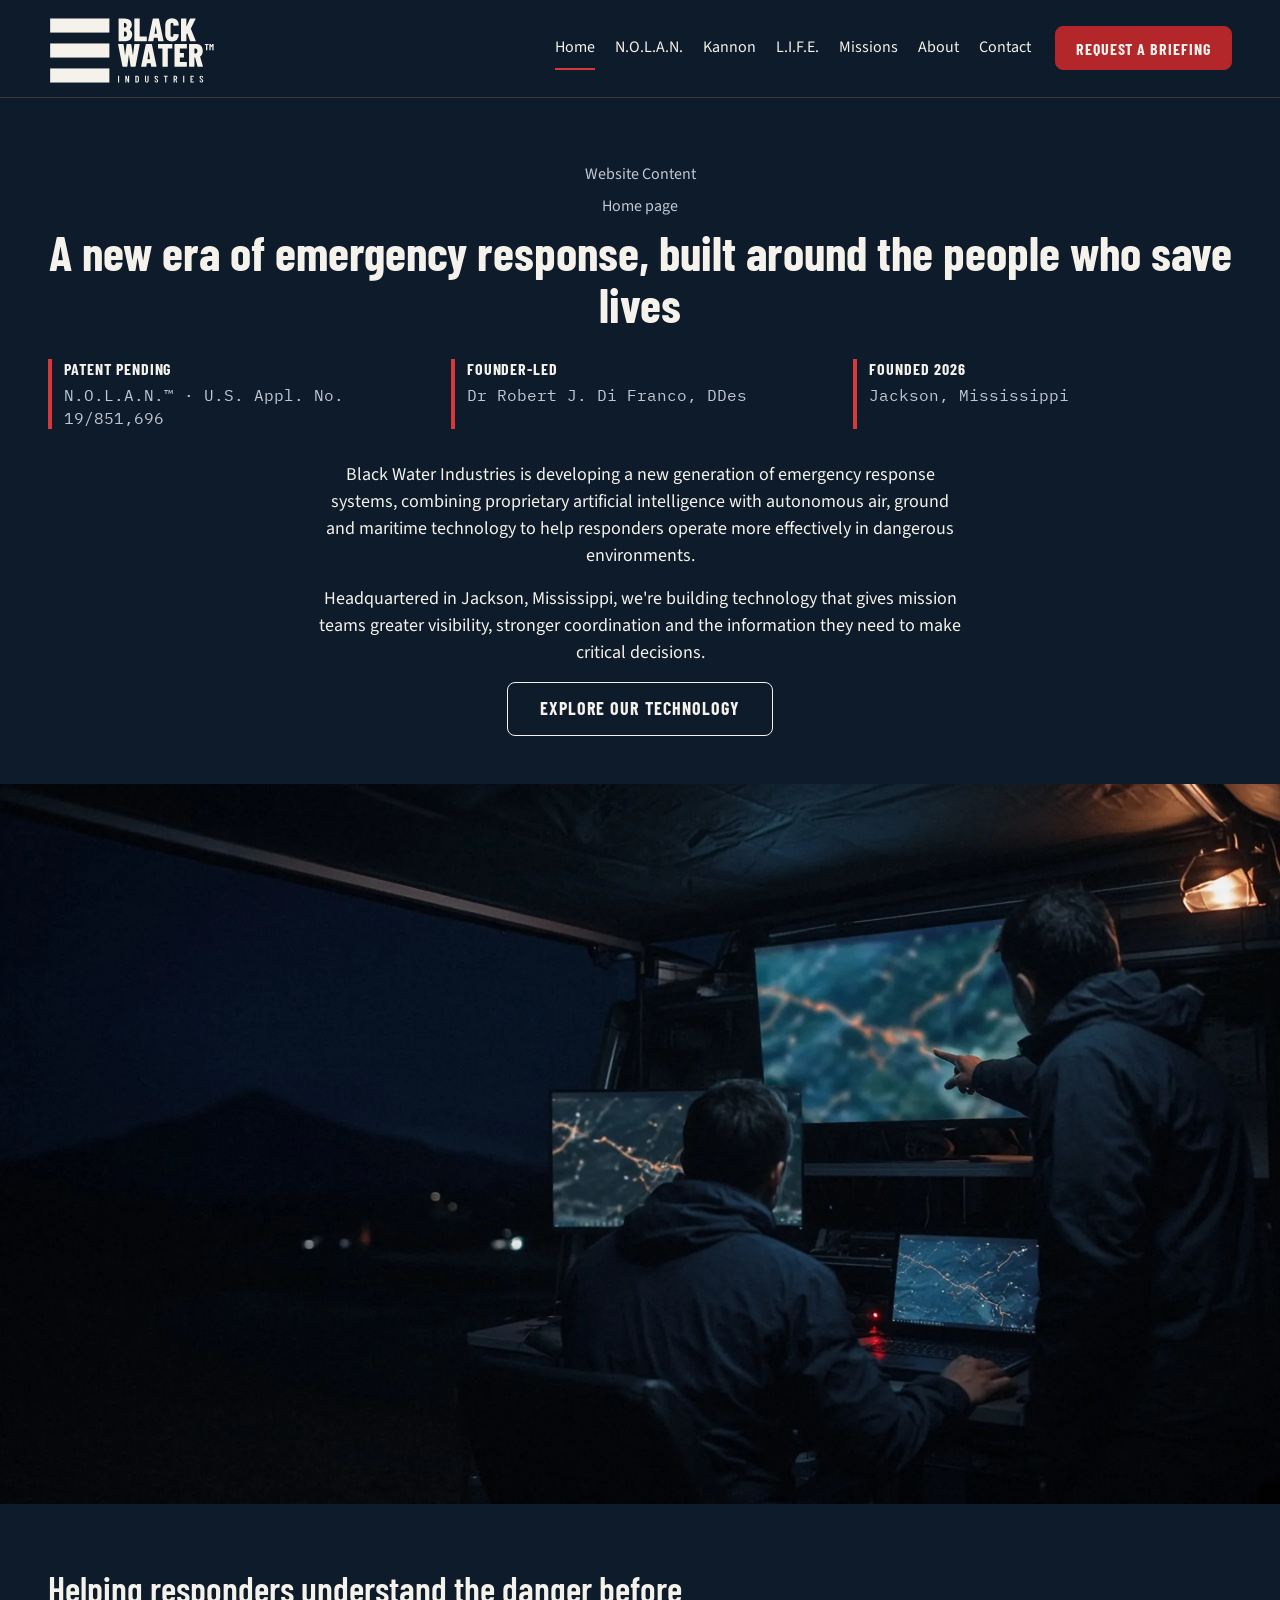
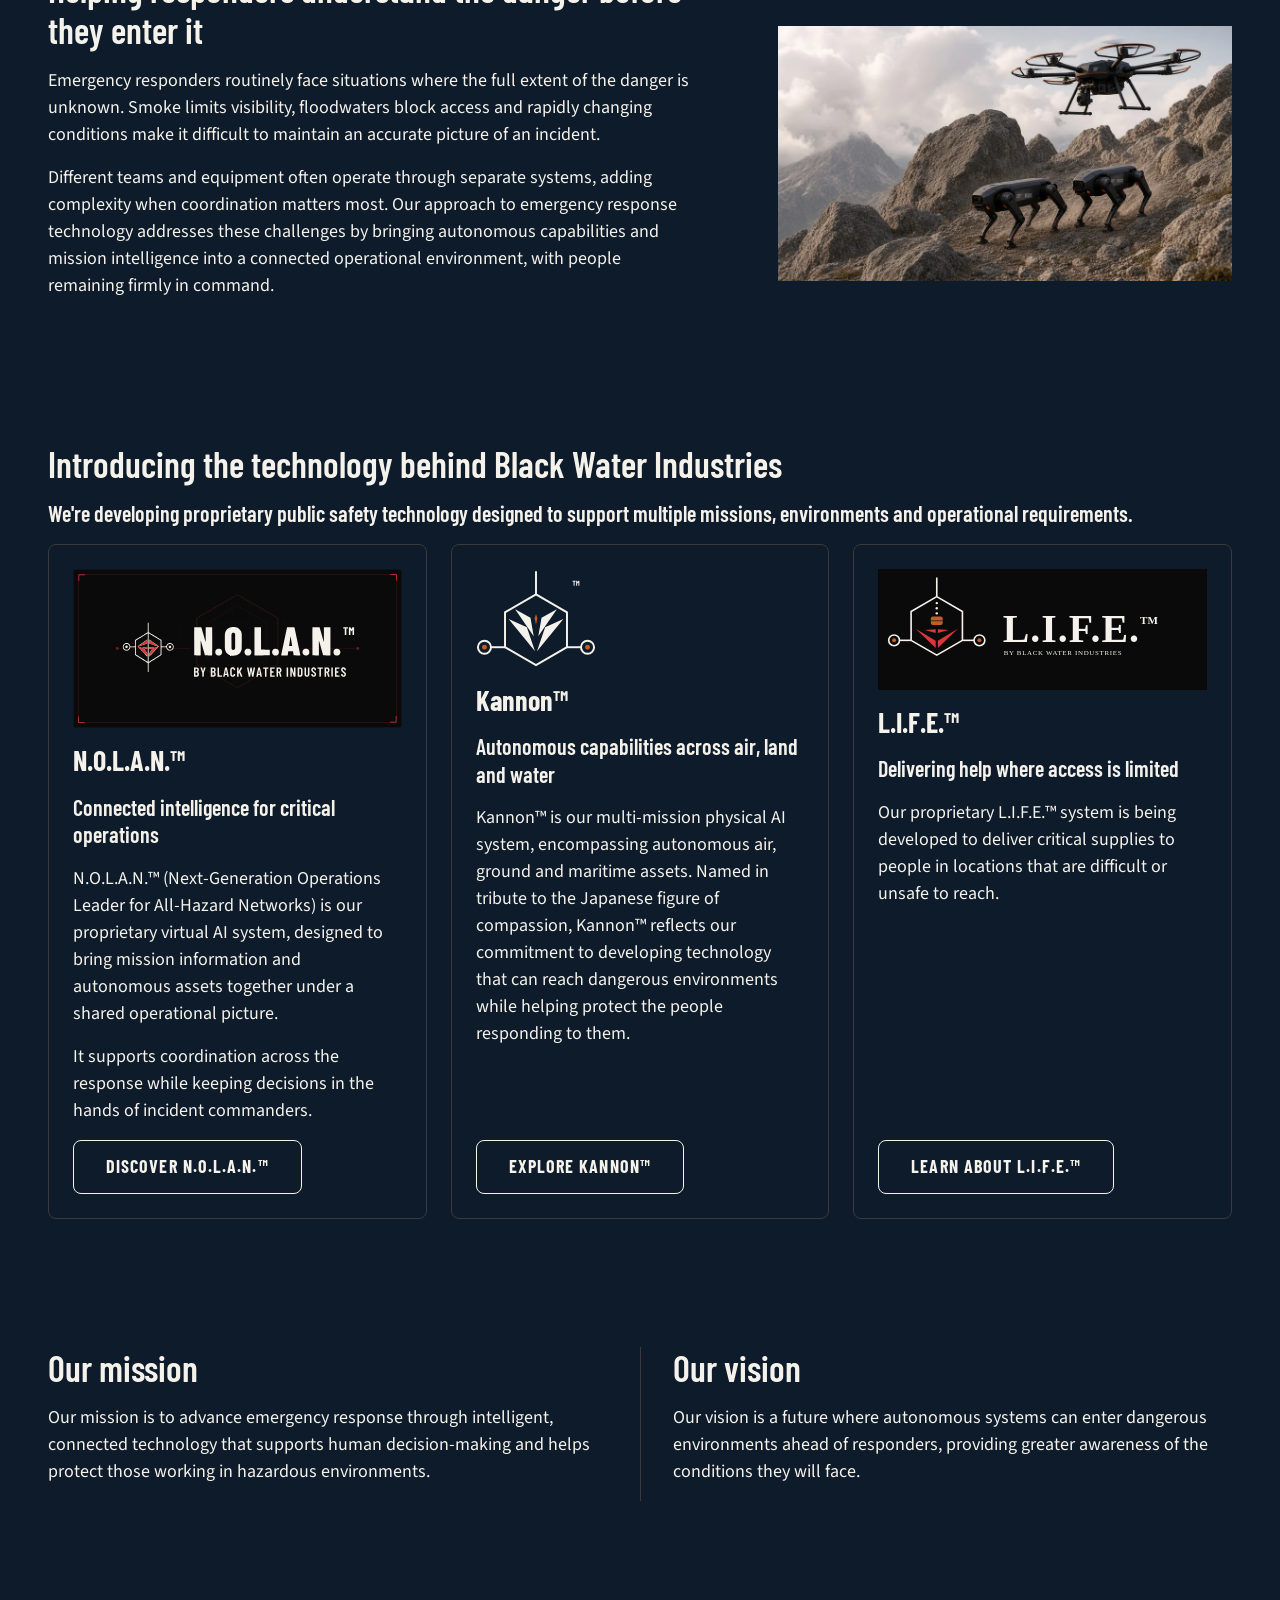
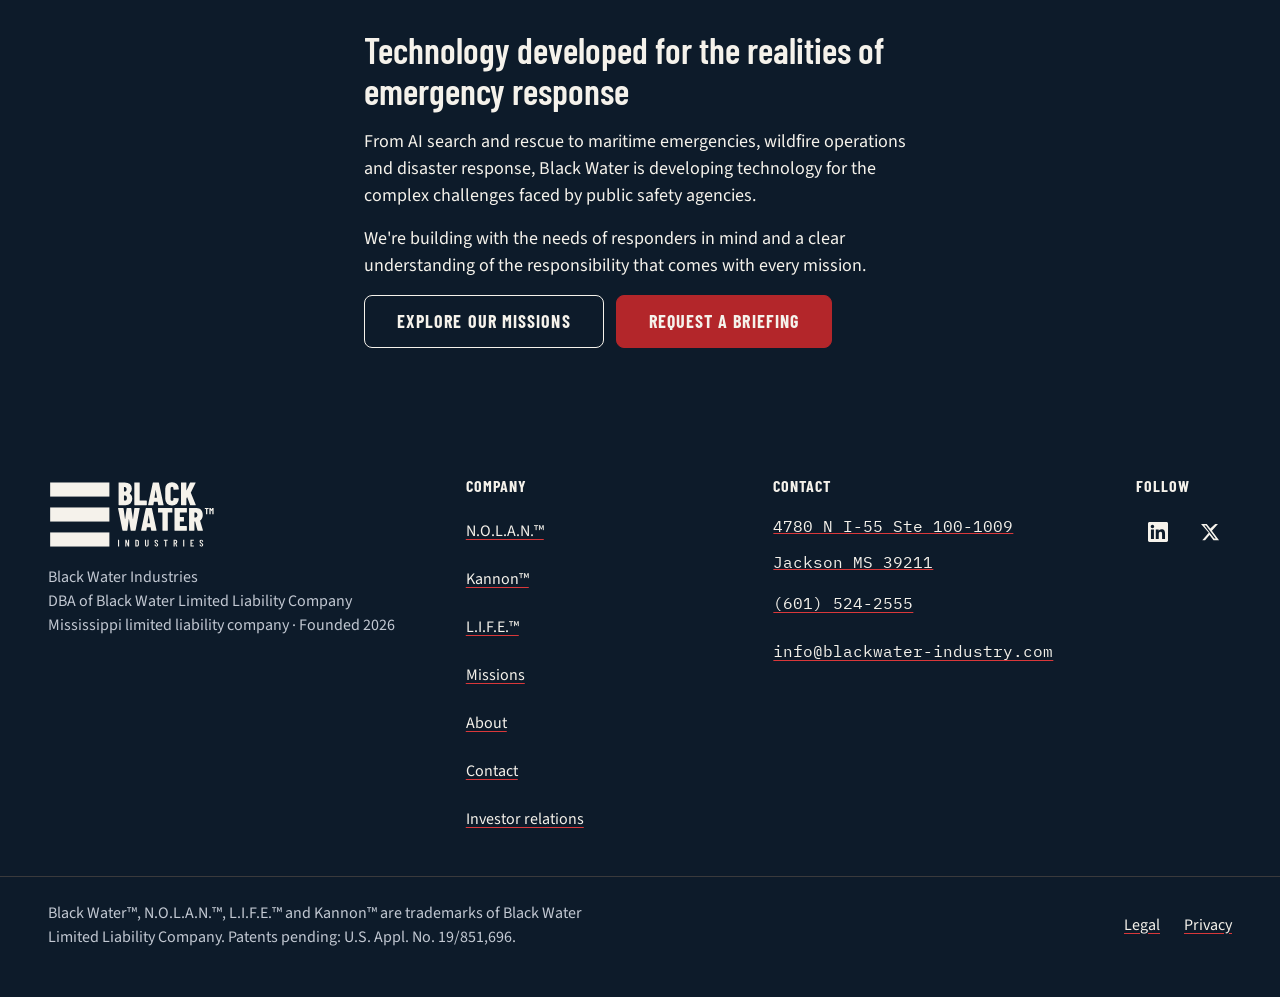
==== commit 904c1c74: "Place the assigned vision frames and line-art tiles. Use the 960 and 1920 WebP stills and the unalte" ====
--- a/index.html
+++ b/index.html
@@ -1,4 +1,4 @@
 <!doctype html><html lang="en"><head><meta charset="utf-8"><meta name="viewport" content="width=device-width,initial-scale=1"><meta name="google-site-verification" content="zciW0TEF0s6XQ5tRV3YTpKEGYQ-MecM_7_mixxjtuO8"><meta name="msvalidate.01" content="DBE31584E1E3B31C166419C07714BCA6"><title>A new era of emergency response, built around the people who save lives | Black Water Industries</title><meta name="description" content="Black Water Industries is developing a new generation of emergency response systems, combining proprietary artificial intelligence with autonomous air, ground and maritime technology to help responders operate more effectively in dangerous environments."><meta name="keywords" content="emergency response systems (1k), best personal emergency response system (90), emergency response notification system (70), AI search and rescue (20), emergency response technology (70), search and rescue gps systems (40), public safety technology (480), disaster response technology (20)"><link rel="stylesheet" href="assets/style.css"><link rel="stylesheet" href="assets/css/final.css"><link rel="canonical" href="https://blackwater-industry.com/"><link rel="icon" href="favicon.ico" sizes="any"><link rel="icon" type="image/png" sizes="32x32" href="assets/icons/favicon-32.png"><link rel="icon" type="image/png" sizes="16x16" href="assets/icons/favicon-16.png"><link rel="apple-touch-icon" href="assets/icons/apple-touch-icon.png"><link rel="manifest" href="site.webmanifest"><meta name="theme-color" content="#0D1B2A"><meta property="og:type" content="website"><meta property="og:site_name" content="Black Water Industries"><meta property="og:title" content="A new era of emergency response, built around the people who save lives | Black Water Industries"><meta property="og:description" content="Black Water Industries is developing a new generation of emergency response systems, combining proprietary artificial intelligence with autonomous air, ground and maritime technology to help responders operate more effectively in dangerous environments."><meta property="og:url" content="https://blackwater-industry.com/"><meta property="og:image" content="https://blackwater-industry.com/assets/og-image.png"><meta property="og:image:width" content="1200"><meta property="og:image:height" content="630"><meta property="og:image:alt" content="Black Water Industries logo"><meta name="twitter:card" content="summary_large_image"><meta name="twitter:image" content="https://blackwater-industry.com/assets/og-image.png"><meta name="twitter:title" content="A new era of emergency response, built around the people who save lives | Black Water Industries"><meta name="twitter:description" content="Black Water Industries is developing a new generation of emergency response systems, combining proprietary artificial intelligence with autonomous air, ground and maritime technology to help responders operate more effectively in dangerous environments."><script type="application/ld+json">{"@context":"https://schema.org","@type":"WebPage","url":"https://blackwater-industry.com/","name":"A new era of emergency response, built around the people who save lives | Black Water Industries","description":"Black Water Industries is developing a new generation of emergency response systems, combining proprietary artificial intelligence with autonomous air, ground and maritime technology to help responders operate more effectively in dangerous environments.","isPartOf":{"@type":"WebSite","name":"Black Water Industries","url":"https://blackwater-industry.com"},"publisher":{"@type":"Organization","name":"Black Water Industries","legalName":"Black Water Limited Liability Company","url":"https://blackwater-industry.com","address":{"@type":"PostalAddress","streetAddress":"4780 N I-55 Ste 100-1009","addressLocality":"Jackson","addressRegion":"MS","postalCode":"39211","addressCountry":"US"}}}</script><script src="assets/js/site.js" defer></script></head><body>
 <a class="skip" href="#main">Skip to content</a>
 <header class="site-header"><div class="wrap"><a class="brand" href="/" aria-label="Black Water Industries home"><img src="assets/img/logo/bw_horizontal_tm_on-dark.svg" width="624" height="270" alt="Black Water Industries"></a><nav class="desk-nav" aria-label="Primary"><a href="/" class="on">Home</a><a href="/nolan">N.O.L.A.N.</a><a href="/kannon">Kannon</a><a href="/life">L.I.F.E.</a><a href="/missions">Missions</a><a href="/about">About</a><a href="/contact">Contact</a></nav><a class="btn btn-primary btn-header" href="/contact#briefing-form">Request a briefing</a><details class="nav-drawer"><summary aria-label="Menu"><span class="bars"></span></summary><div class="nav-panel"><a class="nav-link" href="/">Home</a><a class="nav-link" href="/nolan">N.O.L.A.N.</a><a class="nav-link" href="/kannon">Kannon</a><a class="nav-link" href="/life">L.I.F.E.</a><a class="nav-link" href="/missions">Missions</a><a class="nav-link" href="/about">About</a><a class="nav-link" href="/contact">Contact</a><a class="btn btn-primary" href="/contact#briefing-form">Request a briefing</a></div></details></div></header>
-<main id="main"><div class="hero hero-home"><div class="wrap"><p class="doc-label">Website Content</p><p class="doc-label">Home page</p><h1>A new era of emergency response, built around the people who save lives</h1><div class="trust"><div><p class="trust-label">PATENT PENDING</p><p class="trust-line">N.O.L.A.N.™ · U.S. Appl. No. 19/851,696</p></div><div><p class="trust-label">FOUNDER-LED</p><p class="trust-line">Dr Robert J. Di Franco, DDes</p></div><div><p class="trust-label">FOUNDED 2026</p><p class="trust-line">Jackson, Mississippi</p></div></div><div class="lede-copy"><p>Black Water Industries is developing a new generation of emergency response systems, combining proprietary artificial intelligence with autonomous air, ground and maritime technology to help responders operate more effectively in dangerous environments.</p><p>Headquartered in Jackson, Mississippi, we&#x27;re building technology that gives mission teams greater visibility, stronger coordination and the information they need to make critical decisions.</p></div><div class="actions actions-center"><a class="btn btn-secondary" href="#technology">Explore our technology</a></div></div></div><section class="band"><div class="wrap prose"><h2>Helping responders understand the danger before they enter it</h2><p>Emergency responders routinely face situations where the full extent of the danger is unknown. Smoke limits visibility, floodwaters block access and rapidly changing conditions make it difficult to maintain an accurate picture of an incident.</p><p>Different teams and equipment often operate through separate systems, adding complexity when coordination matters most. Our approach to emergency response technology addresses these challenges by bringing autonomous capabilities and mission intelligence into a connected operational environment, with people remaining firmly in command.</p></div></section><section class="band" id="technology"><div class="wrap"><h2>Introducing the technology behind Black Water Industries</h2><h3 class="subhead">We&#x27;re developing proprietary public safety technology designed to support multiple missions, environments and operational requirements.</h3><div class="card-grid"><article class="product-card"><img class="mark" src="assets/img/approved/nolan/nolan_lockup_tm_dark.svg" alt="N.O.L.A.N.™"><h3>N.O.L.A.N.™</h3><h3 class="subhead">Connected intelligence for critical operations</h3><p>N.O.L.A.N.™ (Next-Generation Operations Leader for All-Hazard Networks) is our proprietary virtual AI system, designed to bring mission information and autonomous assets together under a shared operational picture.</p><p>It supports coordination across the response while keeping decisions in the hands of incident commanders.</p><a class="btn btn-secondary" href="/nolan">Discover N.O.L.A.N.™</a></article><article class="product-card"><img class="mark symbol" src="assets/img/approved/kannon/kannon_symbol_tm_dark.svg" alt="Kannon™"><h3>Kannon™</h3><h3 class="subhead">Autonomous capabilities across air, land and water</h3><p>Kannon™ is our multi-mission physical AI system, encompassing autonomous air, ground and maritime assets. Named in tribute to the Japanese figure of compassion, Kannon™ reflects our commitment to developing technology that can reach dangerous environments while helping protect the people responding to them.</p><a class="btn btn-secondary" href="/kannon">Explore Kannon™</a></article><article class="product-card"><img class="mark" src="assets/img/approved/life/life_lockup_tm_dark.svg" alt="L.I.F.E.™"><h3>L.I.F.E.™</h3><h3 class="subhead">Delivering help where access is limited</h3><p>Our proprietary L.I.F.E.™ system is being developed to deliver critical supplies to people in locations that are difficult or unsafe to reach.</p><a class="btn btn-secondary" href="/life">Learn about L.I.F.E.™</a></article></div></div></section><section class="band"><div class="wrap"><div class="mv"><div><h2>Our mission</h2><p>Our mission is to advance emergency response through intelligent, connected technology that supports human decision-making and helps protect those working in hazardous environments.</p></div><div><h2>Our vision</h2><p>Our vision is a future where autonomous systems can enter dangerous environments ahead of responders, providing greater awareness of the conditions they will face.</p></div></div></div></section><section class="band"><div class="wrap prose"><h2>Technology developed for the realities of emergency response</h2><p>From AI search and rescue to maritime emergencies, wildfire operations and disaster response, Black Water is developing technology for the complex challenges faced by public safety agencies.</p><p>We&#x27;re building with the needs of responders in mind and a clear understanding of the responsibility that comes with every mission.</p><div class="actions"><a class="btn btn-secondary" href="/missions">Explore our missions</a><a class="btn btn-primary" href="/contact#briefing-form">Request a briefing</a></div></div></section></main><footer class="site-footer"><div class="wrap foot-grid"><div><img class="foot-logo" src="assets/img/logo/bw_horizontal_tm_on-dark.svg" width="624" height="270" alt="Black Water Industries"><p class="foot-id">Black Water Industries</p><p class="foot-id">DBA of Black Water Limited Liability Company</p><p class="foot-id">Mississippi limited liability company · Founded 2026</p></div><div class="col"><p class="col-head">COMPANY</p><a href="/nolan">N.O.L.A.N.™</a><a href="/kannon">Kannon™</a><a href="/life">L.I.F.E.™</a><a href="/missions">Missions</a><a href="/about">About</a><a href="/contact">Contact</a><a href="/investors">Investor relations</a></div><div class="col"><p class="col-head">CONTACT</p><address><span>4780 N I-55 Ste 100-1009</span><span>Jackson MS 39211</span><a href="tel:+16015242555">(601) 524-2555</a><a href="mailto:info@blackwater-industry.com">info@blackwater-industry.com</a></address></div><div class="col"><p class="col-head">FOLLOW</p><div class="follow"><a class="social" href="https://www.linkedin.com/in/dr-robert-difranco" target="_blank" rel="noopener" aria-label="LinkedIn"><svg viewBox="0 0 24 24" aria-hidden="true" focusable="false"><path fill="currentColor" d="M20.447 20.452h-3.554v-5.569c0-1.328-.027-3.037-1.852-3.037-1.853 0-2.136 1.445-2.136 2.939v5.667H9.351V9h3.414v1.561h.046c.477-.9 1.637-1.85 3.37-1.85 3.601 0 4.267 2.37 4.267 5.455v6.286zM5.337 7.433c-1.144 0-2.063-.926-2.063-2.065 0-1.138.92-2.063 2.063-2.063 1.14 0 2.064.925 2.064 2.063 0 1.139-.925 2.065-2.064 2.065zm1.782 13.019H3.555V9h3.564v11.452zM22.225 0H1.771C.792 0 0 .774 0 1.729v20.542C0 23.227.792 24 1.771 24h20.451C23.2 24 24 23.227 24 22.271V1.729C24 .774 23.2 0 22.222 0h.003z"/></svg></a><a class="social" href="https://x.com/BlackWater_Indy" target="_blank" rel="noopener" aria-label="X"><svg viewBox="0 0 24 24" aria-hidden="true" focusable="false"><path fill="currentColor" d="M18.244 2.25h3.308l-7.227 8.26 8.502 11.24H16.17l-4.714-6.231-5.401 6.231H2.744l7.727-8.835L1.254 2.25H8.08l4.253 5.622L18.244 2.25zm-1.161 17.52h1.833L7.084 4.126H5.117z"/></svg></a></div></div></div><div class="wrap legal-row"><p>Black Water™, N.O.L.A.N.™, L.I.F.E.™ and Kannon™ are trademarks of Black Water Limited Liability Company. Patents pending: U.S. Appl. No. 19/851,696.</p><p class="legal-links"><a href="/sms-terms">Legal</a><a href="/privacy">Privacy</a></p></div></footer></body></html>
+<main id="main"><div class="hero hero-home"><div class="wrap"><p class="doc-label">Website Content</p><p class="doc-label">Home page</p><h1>A new era of emergency response, built around the people who save lives</h1><div class="trust"><div><p class="trust-label">PATENT PENDING</p><p class="trust-line">N.O.L.A.N.™ · U.S. Appl. No. 19/851,696</p></div><div><p class="trust-label">FOUNDER-LED</p><p class="trust-line">Dr Robert J. Di Franco, DDes</p></div><div><p class="trust-label">FOUNDED 2026</p><p class="trust-line">Jackson, Mississippi</p></div></div><div class="lede-copy"><p>Black Water Industries is developing a new generation of emergency response systems, combining proprietary artificial intelligence with autonomous air, ground and maritime technology to help responders operate more effectively in dangerous environments.</p><p>Headquartered in Jackson, Mississippi, we&#x27;re building technology that gives mission teams greater visibility, stronger coordination and the information they need to make critical decisions.</p></div><div class="actions actions-center"><a class="btn btn-secondary" href="#technology">Explore our technology</a></div></div></div><figure class="bleed"><img src="assets/img/vision/02_command_1920.webp" srcset="assets/img/vision/02_command_960.webp 960w, assets/img/vision/02_command_1920.webp 1920w" sizes="100vw" width="1920" height="1080" alt="Two operators at a field desk at night, reviewing maps on screens under a canopy."></figure><section class="band"><div class="wrap split-still"><div class="prose"><h2>Helping responders understand the danger before they enter it</h2><p>Emergency responders routinely face situations where the full extent of the danger is unknown. Smoke limits visibility, floodwaters block access and rapidly changing conditions make it difficult to maintain an accurate picture of an incident.</p><p>Different teams and equipment often operate through separate systems, adding complexity when coordination matters most. Our approach to emergency response technology addresses these challenges by bringing autonomous capabilities and mission intelligence into a connected operational environment, with people remaining firmly in command.</p></div><figure class="still"><img src="assets/img/vision/06_on_scene_1920.webp" srcset="assets/img/vision/06_on_scene_960.webp 960w, assets/img/vision/06_on_scene_1920.webp 1920w" sizes="(max-width: 1023px) 100vw, 40vw" width="1920" height="1080" alt="A multirotor aircraft and two quadruped robots on a rocky mountain slope."></figure></div></section><section class="band" id="technology"><div class="wrap"><h2>Introducing the technology behind Black Water Industries</h2><h3 class="subhead">We&#x27;re developing proprietary public safety technology designed to support multiple missions, environments and operational requirements.</h3><div class="card-grid"><article class="product-card"><div class="card-art"><img class="tile" src="assets/img/line-art/bw_lineart_nolan_tile.svg" width="899" height="436" alt="Line drawing of a hexagon on a dark field"><img class="mark" src="assets/img/approved/nolan/nolan_lockup_tm_dark.svg" alt="N.O.L.A.N.™"></div><h3>N.O.L.A.N.™</h3><h3 class="subhead">Connected intelligence for critical operations</h3><p>N.O.L.A.N.™ (Next-Generation Operations Leader for All-Hazard Networks) is our proprietary virtual AI system, designed to bring mission information and autonomous assets together under a shared operational picture.</p><p>It supports coordination across the response while keeping decisions in the hands of incident commanders.</p><a class="btn btn-secondary" href="/nolan">Discover N.O.L.A.N.™</a></article><article class="product-card"><img class="mark symbol" src="assets/img/approved/kannon/kannon_symbol_tm_dark.svg" alt="Kannon™"><h3>Kannon™</h3><h3 class="subhead">Autonomous capabilities across air, land and water</h3><p>Kannon™ is our multi-mission physical AI system, encompassing autonomous air, ground and maritime assets. Named in tribute to the Japanese figure of compassion, Kannon™ reflects our commitment to developing technology that can reach dangerous environments while helping protect the people responding to them.</p><a class="btn btn-secondary" href="/kannon">Explore Kannon™</a></article><article class="product-card"><img class="mark" src="assets/img/approved/life/life_lockup_tm_dark.svg" alt="L.I.F.E.™"><h3>L.I.F.E.™</h3><h3 class="subhead">Delivering help where access is limited</h3><p>Our proprietary L.I.F.E.™ system is being developed to deliver critical supplies to people in locations that are difficult or unsafe to reach.</p><a class="btn btn-secondary" href="/life">Learn about L.I.F.E.™</a></article></div></div></section><section class="band"><div class="wrap"><div class="mv"><div><h2>Our mission</h2><p>Our mission is to advance emergency response through intelligent, connected technology that supports human decision-making and helps protect those working in hazardous environments.</p></div><div><h2>Our vision</h2><p>Our vision is a future where autonomous systems can enter dangerous environments ahead of responders, providing greater awareness of the conditions they will face.</p></div></div></div></section><section class="band"><div class="wrap prose"><h2>Technology developed for the realities of emergency response</h2><p>From AI search and rescue to maritime emergencies, wildfire operations and disaster response, Black Water is developing technology for the complex challenges faced by public safety agencies.</p><p>We&#x27;re building with the needs of responders in mind and a clear understanding of the responsibility that comes with every mission.</p><div class="actions"><a class="btn btn-secondary" href="/missions">Explore our missions</a><a class="btn btn-primary" href="/contact#briefing-form">Request a briefing</a></div></div></section></main><footer class="site-footer"><div class="wrap foot-grid"><div><img class="foot-logo" src="assets/img/logo/bw_horizontal_tm_on-dark.svg" width="624" height="270" alt="Black Water Industries"><p class="foot-id">Black Water Industries</p><p class="foot-id">DBA of Black Water Limited Liability Company</p><p class="foot-id">Mississippi limited liability company · Founded 2026</p></div><div class="col"><p class="col-head">COMPANY</p><a href="/nolan">N.O.L.A.N.™</a><a href="/kannon">Kannon™</a><a href="/life">L.I.F.E.™</a><a href="/missions">Missions</a><a href="/about">About</a><a href="/contact">Contact</a><a href="/investors">Investor relations</a></div><div class="col"><p class="col-head">CONTACT</p><address><span>4780 N I-55 Ste 100-1009</span><span>Jackson MS 39211</span><a href="tel:+16015242555">(601) 524-2555</a><a href="mailto:info@blackwater-industry.com">info@blackwater-industry.com</a></address></div><div class="col"><p class="col-head">FOLLOW</p><div class="follow"><a class="social" href="https://www.linkedin.com/in/dr-robert-difranco" target="_blank" rel="noopener" aria-label="LinkedIn"><svg viewBox="0 0 24 24" aria-hidden="true" focusable="false"><path fill="currentColor" d="M20.447 20.452h-3.554v-5.569c0-1.328-.027-3.037-1.852-3.037-1.853 0-2.136 1.445-2.136 2.939v5.667H9.351V9h3.414v1.561h.046c.477-.9 1.637-1.85 3.37-1.85 3.601 0 4.267 2.37 4.267 5.455v6.286zM5.337 7.433c-1.144 0-2.063-.926-2.063-2.065 0-1.138.92-2.063 2.063-2.063 1.14 0 2.064.925 2.064 2.063 0 1.139-.925 2.065-2.064 2.065zm1.782 13.019H3.555V9h3.564v11.452zM22.225 0H1.771C.792 0 0 .774 0 1.729v20.542C0 23.227.792 24 1.771 24h20.451C23.2 24 24 23.227 24 22.271V1.729C24 .774 23.2 0 22.222 0h.003z"/></svg></a><a class="social" href="https://x.com/BlackWater_Indy" target="_blank" rel="noopener" aria-label="X"><svg viewBox="0 0 24 24" aria-hidden="true" focusable="false"><path fill="currentColor" d="M18.244 2.25h3.308l-7.227 8.26 8.502 11.24H16.17l-4.714-6.231-5.401 6.231H2.744l7.727-8.835L1.254 2.25H8.08l4.253 5.622L18.244 2.25zm-1.161 17.52h1.833L7.084 4.126H5.117z"/></svg></a></div></div></div><div class="wrap legal-row"><p>Black Water™, N.O.L.A.N.™, L.I.F.E.™ and Kannon™ are trademarks of Black Water Limited Liability Company. Patents pending: U.S. Appl. No. 19/851,696.</p><p class="legal-links"><a href="/sms-terms">Legal</a><a href="/privacy">Privacy</a></p></div></footer></body></html>
--- a/assets/css/final.css
+++ b/assets/css/final.css
@@ -149,4 +149,23 @@
   .contact-layout{display:grid;grid-template-columns:2fr 3fr;gap:48px;align-items:start}
   .mission-grid{grid-template-columns:repeat(4,1fr)}
 }
+.bleed{margin:0}
+.bleed img{display:block;width:100%;height:56.25vw;object-fit:cover;object-position:center}
+.hero-split{display:block}
+.still{margin:24px 0 0}
+.still img,.class-still img{display:block;width:100%;height:auto;aspect-ratio:16/9;object-fit:cover;object-position:center}
+.class-still{margin:0 0 12px}
+.class-block .tile,.cap-tile{display:block;width:100%;height:auto;margin:0 0 16px}
+.card-art{position:relative;margin:0 0 16px}
+.card-art .tile{display:block;width:100%;height:auto}
+.card-art .mark{position:absolute;left:8%;width:84%;height:auto;top:50%;transform:translateY(-50%);margin:0}
+.split-still{display:block}
+@media(min-width:1024px){
+  .hero-split{display:grid;grid-template-columns:1.15fr .85fr;gap:48px;align-items:center}
+  .hero-split .still{margin:0}
+  .split-still{display:grid;grid-template-columns:3fr 2fr;gap:48px;align-items:center}
+}
+@media(max-width:767px){
+  .bleed img{min-height:240px}
+}
 @media(prefers-reduced-motion:reduce){*{scroll-behavior:auto!important;transition:none!important}}
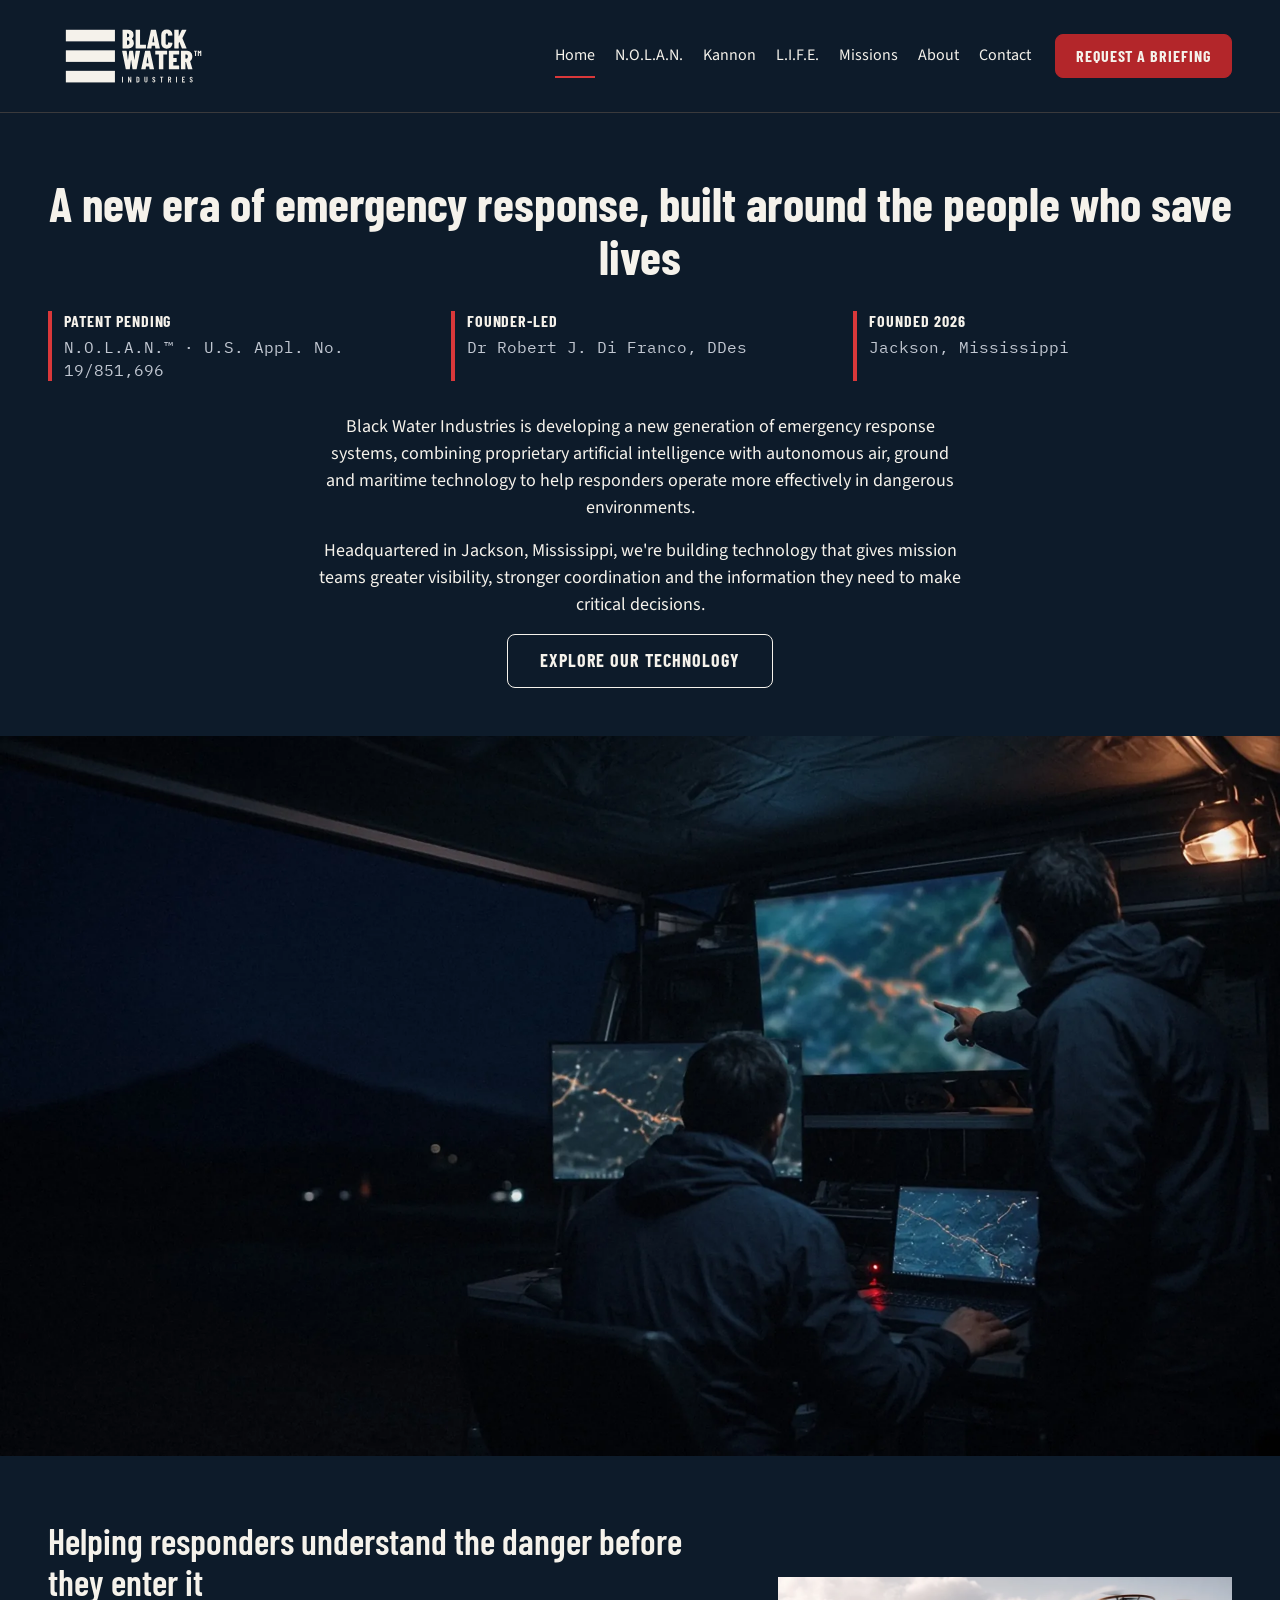
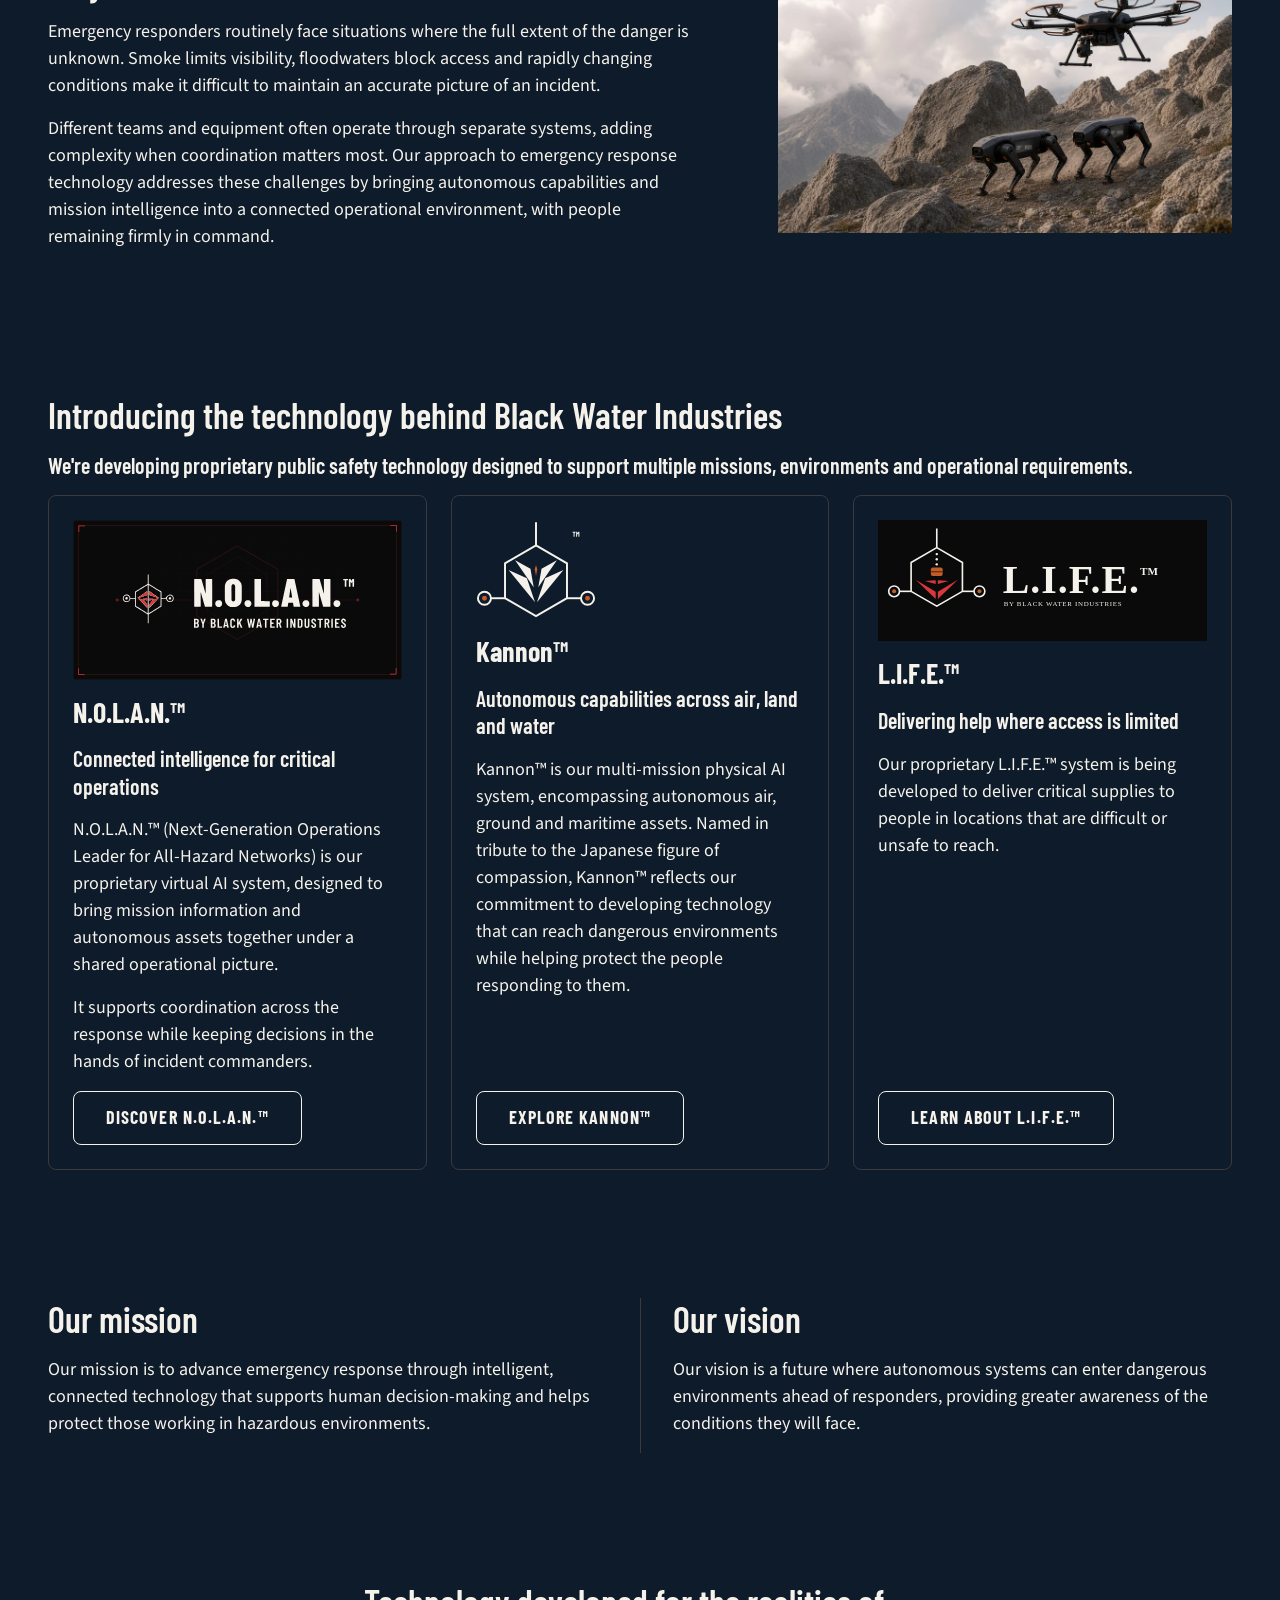
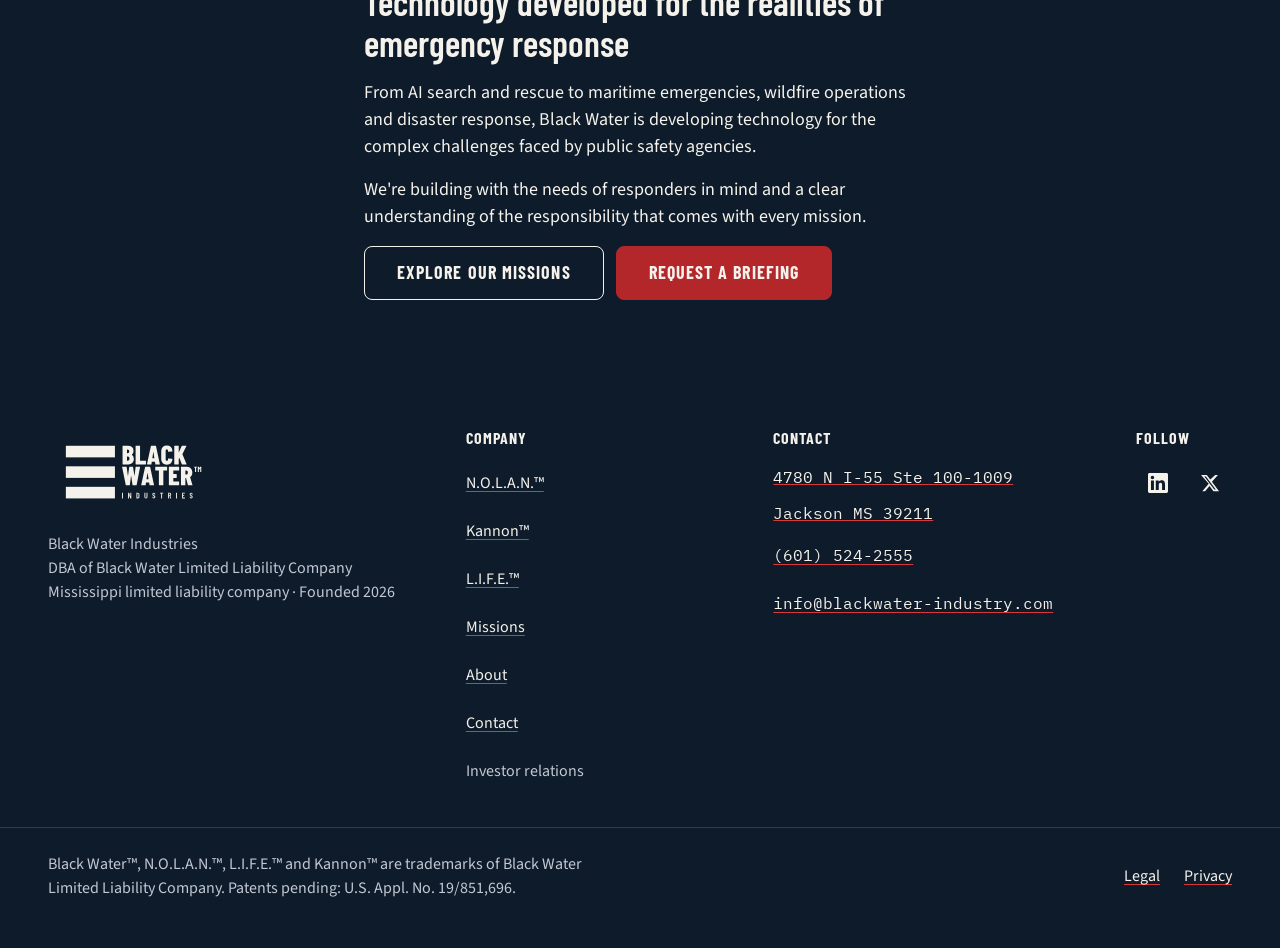
==== commit 0e171c37: "Apply the brand review fixes on the public pages. Drop the Word staging labels, serve the official b" ====
--- a/index.html
+++ b/index.html
@@ -1,4 +1,4 @@
 <!doctype html><html lang="en"><head><meta charset="utf-8"><meta name="viewport" content="width=device-width,initial-scale=1"><meta name="google-site-verification" content="zciW0TEF0s6XQ5tRV3YTpKEGYQ-MecM_7_mixxjtuO8"><meta name="msvalidate.01" content="DBE31584E1E3B31C166419C07714BCA6"><title>A new era of emergency response, built around the people who save lives | Black Water Industries</title><meta name="description" content="Black Water Industries is developing a new generation of emergency response systems, combining proprietary artificial intelligence with autonomous air, ground and maritime technology to help responders operate more effectively in dangerous environments."><meta name="keywords" content="emergency response systems (1k), best personal emergency response system (90), emergency response notification system (70), AI search and rescue (20), emergency response technology (70), search and rescue gps systems (40), public safety technology (480), disaster response technology (20)"><link rel="stylesheet" href="assets/style.css"><link rel="stylesheet" href="assets/css/final.css"><link rel="canonical" href="https://blackwater-industry.com/"><link rel="icon" href="favicon.ico" sizes="any"><link rel="icon" type="image/png" sizes="32x32" href="assets/icons/favicon-32.png"><link rel="icon" type="image/png" sizes="16x16" href="assets/icons/favicon-16.png"><link rel="apple-touch-icon" href="assets/icons/apple-touch-icon.png"><link rel="manifest" href="site.webmanifest"><meta name="theme-color" content="#0D1B2A"><meta property="og:type" content="website"><meta property="og:site_name" content="Black Water Industries"><meta property="og:title" content="A new era of emergency response, built around the people who save lives | Black Water Industries"><meta property="og:description" content="Black Water Industries is developing a new generation of emergency response systems, combining proprietary artificial intelligence with autonomous air, ground and maritime technology to help responders operate more effectively in dangerous environments."><meta property="og:url" content="https://blackwater-industry.com/"><meta property="og:image" content="https://blackwater-industry.com/assets/og-image.png"><meta property="og:image:width" content="1200"><meta property="og:image:height" content="630"><meta property="og:image:alt" content="Black Water Industries logo"><meta name="twitter:card" content="summary_large_image"><meta name="twitter:image" content="https://blackwater-industry.com/assets/og-image.png"><meta name="twitter:title" content="A new era of emergency response, built around the people who save lives | Black Water Industries"><meta name="twitter:description" content="Black Water Industries is developing a new generation of emergency response systems, combining proprietary artificial intelligence with autonomous air, ground and maritime technology to help responders operate more effectively in dangerous environments."><script type="application/ld+json">{"@context":"https://schema.org","@type":"WebPage","url":"https://blackwater-industry.com/","name":"A new era of emergency response, built around the people who save lives | Black Water Industries","description":"Black Water Industries is developing a new generation of emergency response systems, combining proprietary artificial intelligence with autonomous air, ground and maritime technology to help responders operate more effectively in dangerous environments.","isPartOf":{"@type":"WebSite","name":"Black Water Industries","url":"https://blackwater-industry.com"},"publisher":{"@type":"Organization","name":"Black Water Industries","legalName":"Black Water Limited Liability Company","url":"https://blackwater-industry.com","address":{"@type":"PostalAddress","streetAddress":"4780 N I-55 Ste 100-1009","addressLocality":"Jackson","addressRegion":"MS","postalCode":"39211","addressCountry":"US"}}}</script><script src="assets/js/site.js" defer></script></head><body>
 <a class="skip" href="#main">Skip to content</a>
-<header class="site-header"><div class="wrap"><a class="brand" href="/" aria-label="Black Water Industries home"><img src="assets/img/logo/bw_horizontal_tm_on-dark.svg" width="624" height="270" alt="Black Water Industries"></a><nav class="desk-nav" aria-label="Primary"><a href="/" class="on">Home</a><a href="/nolan">N.O.L.A.N.</a><a href="/kannon">Kannon</a><a href="/life">L.I.F.E.</a><a href="/missions">Missions</a><a href="/about">About</a><a href="/contact">Contact</a></nav><a class="btn btn-primary btn-header" href="/contact#briefing-form">Request a briefing</a><details class="nav-drawer"><summary aria-label="Menu"><span class="bars"></span></summary><div class="nav-panel"><a class="nav-link" href="/">Home</a><a class="nav-link" href="/nolan">N.O.L.A.N.</a><a class="nav-link" href="/kannon">Kannon</a><a class="nav-link" href="/life">L.I.F.E.</a><a class="nav-link" href="/missions">Missions</a><a class="nav-link" href="/about">About</a><a class="nav-link" href="/contact">Contact</a><a class="btn btn-primary" href="/contact#briefing-form">Request a briefing</a></div></details></div></header>
-<main id="main"><div class="hero hero-home"><div class="wrap"><p class="doc-label">Website Content</p><p class="doc-label">Home page</p><h1>A new era of emergency response, built around the people who save lives</h1><div class="trust"><div><p class="trust-label">PATENT PENDING</p><p class="trust-line">N.O.L.A.N.™ · U.S. Appl. No. 19/851,696</p></div><div><p class="trust-label">FOUNDER-LED</p><p class="trust-line">Dr Robert J. Di Franco, DDes</p></div><div><p class="trust-label">FOUNDED 2026</p><p class="trust-line">Jackson, Mississippi</p></div></div><div class="lede-copy"><p>Black Water Industries is developing a new generation of emergency response systems, combining proprietary artificial intelligence with autonomous air, ground and maritime technology to help responders operate more effectively in dangerous environments.</p><p>Headquartered in Jackson, Mississippi, we&#x27;re building technology that gives mission teams greater visibility, stronger coordination and the information they need to make critical decisions.</p></div><div class="actions actions-center"><a class="btn btn-secondary" href="#technology">Explore our technology</a></div></div></div><figure class="bleed"><img src="assets/img/vision/02_command_1920.webp" srcset="assets/img/vision/02_command_960.webp 960w, assets/img/vision/02_command_1920.webp 1920w" sizes="100vw" width="1920" height="1080" alt="Two operators at a field desk at night, reviewing maps on screens under a canopy."></figure><section class="band"><div class="wrap split-still"><div class="prose"><h2>Helping responders understand the danger before they enter it</h2><p>Emergency responders routinely face situations where the full extent of the danger is unknown. Smoke limits visibility, floodwaters block access and rapidly changing conditions make it difficult to maintain an accurate picture of an incident.</p><p>Different teams and equipment often operate through separate systems, adding complexity when coordination matters most. Our approach to emergency response technology addresses these challenges by bringing autonomous capabilities and mission intelligence into a connected operational environment, with people remaining firmly in command.</p></div><figure class="still"><img src="assets/img/vision/06_on_scene_1920.webp" srcset="assets/img/vision/06_on_scene_960.webp 960w, assets/img/vision/06_on_scene_1920.webp 1920w" sizes="(max-width: 1023px) 100vw, 40vw" width="1920" height="1080" alt="A multirotor aircraft and two quadruped robots on a rocky mountain slope."></figure></div></section><section class="band" id="technology"><div class="wrap"><h2>Introducing the technology behind Black Water Industries</h2><h3 class="subhead">We&#x27;re developing proprietary public safety technology designed to support multiple missions, environments and operational requirements.</h3><div class="card-grid"><article class="product-card"><div class="card-art"><img class="tile" src="assets/img/line-art/bw_lineart_nolan_tile.svg" width="899" height="436" alt="Line drawing of a hexagon on a dark field"><img class="mark" src="assets/img/approved/nolan/nolan_lockup_tm_dark.svg" alt="N.O.L.A.N.™"></div><h3>N.O.L.A.N.™</h3><h3 class="subhead">Connected intelligence for critical operations</h3><p>N.O.L.A.N.™ (Next-Generation Operations Leader for All-Hazard Networks) is our proprietary virtual AI system, designed to bring mission information and autonomous assets together under a shared operational picture.</p><p>It supports coordination across the response while keeping decisions in the hands of incident commanders.</p><a class="btn btn-secondary" href="/nolan">Discover N.O.L.A.N.™</a></article><article class="product-card"><img class="mark symbol" src="assets/img/approved/kannon/kannon_symbol_tm_dark.svg" alt="Kannon™"><h3>Kannon™</h3><h3 class="subhead">Autonomous capabilities across air, land and water</h3><p>Kannon™ is our multi-mission physical AI system, encompassing autonomous air, ground and maritime assets. Named in tribute to the Japanese figure of compassion, Kannon™ reflects our commitment to developing technology that can reach dangerous environments while helping protect the people responding to them.</p><a class="btn btn-secondary" href="/kannon">Explore Kannon™</a></article><article class="product-card"><img class="mark" src="assets/img/approved/life/life_lockup_tm_dark.svg" alt="L.I.F.E.™"><h3>L.I.F.E.™</h3><h3 class="subhead">Delivering help where access is limited</h3><p>Our proprietary L.I.F.E.™ system is being developed to deliver critical supplies to people in locations that are difficult or unsafe to reach.</p><a class="btn btn-secondary" href="/life">Learn about L.I.F.E.™</a></article></div></div></section><section class="band"><div class="wrap"><div class="mv"><div><h2>Our mission</h2><p>Our mission is to advance emergency response through intelligent, connected technology that supports human decision-making and helps protect those working in hazardous environments.</p></div><div><h2>Our vision</h2><p>Our vision is a future where autonomous systems can enter dangerous environments ahead of responders, providing greater awareness of the conditions they will face.</p></div></div></div></section><section class="band"><div class="wrap prose"><h2>Technology developed for the realities of emergency response</h2><p>From AI search and rescue to maritime emergencies, wildfire operations and disaster response, Black Water is developing technology for the complex challenges faced by public safety agencies.</p><p>We&#x27;re building with the needs of responders in mind and a clear understanding of the responsibility that comes with every mission.</p><div class="actions"><a class="btn btn-secondary" href="/missions">Explore our missions</a><a class="btn btn-primary" href="/contact#briefing-form">Request a briefing</a></div></div></section></main><footer class="site-footer"><div class="wrap foot-grid"><div><img class="foot-logo" src="assets/img/logo/bw_horizontal_tm_on-dark.svg" width="624" height="270" alt="Black Water Industries"><p class="foot-id">Black Water Industries</p><p class="foot-id">DBA of Black Water Limited Liability Company</p><p class="foot-id">Mississippi limited liability company · Founded 2026</p></div><div class="col"><p class="col-head">COMPANY</p><a href="/nolan">N.O.L.A.N.™</a><a href="/kannon">Kannon™</a><a href="/life">L.I.F.E.™</a><a href="/missions">Missions</a><a href="/about">About</a><a href="/contact">Contact</a><a href="/investors">Investor relations</a></div><div class="col"><p class="col-head">CONTACT</p><address><span>4780 N I-55 Ste 100-1009</span><span>Jackson MS 39211</span><a href="tel:+16015242555">(601) 524-2555</a><a href="mailto:info@blackwater-industry.com">info@blackwater-industry.com</a></address></div><div class="col"><p class="col-head">FOLLOW</p><div class="follow"><a class="social" href="https://www.linkedin.com/in/dr-robert-difranco" target="_blank" rel="noopener" aria-label="LinkedIn"><svg viewBox="0 0 24 24" aria-hidden="true" focusable="false"><path fill="currentColor" d="M20.447 20.452h-3.554v-5.569c0-1.328-.027-3.037-1.852-3.037-1.853 0-2.136 1.445-2.136 2.939v5.667H9.351V9h3.414v1.561h.046c.477-.9 1.637-1.85 3.37-1.85 3.601 0 4.267 2.37 4.267 5.455v6.286zM5.337 7.433c-1.144 0-2.063-.926-2.063-2.065 0-1.138.92-2.063 2.063-2.063 1.14 0 2.064.925 2.064 2.063 0 1.139-.925 2.065-2.064 2.065zm1.782 13.019H3.555V9h3.564v11.452zM22.225 0H1.771C.792 0 0 .774 0 1.729v20.542C0 23.227.792 24 1.771 24h20.451C23.2 24 24 23.227 24 22.271V1.729C24 .774 23.2 0 22.222 0h.003z"/></svg></a><a class="social" href="https://x.com/BlackWater_Indy" target="_blank" rel="noopener" aria-label="X"><svg viewBox="0 0 24 24" aria-hidden="true" focusable="false"><path fill="currentColor" d="M18.244 2.25h3.308l-7.227 8.26 8.502 11.24H16.17l-4.714-6.231-5.401 6.231H2.744l7.727-8.835L1.254 2.25H8.08l4.253 5.622L18.244 2.25zm-1.161 17.52h1.833L7.084 4.126H5.117z"/></svg></a></div></div></div><div class="wrap legal-row"><p>Black Water™, N.O.L.A.N.™, L.I.F.E.™ and Kannon™ are trademarks of Black Water Limited Liability Company. Patents pending: U.S. Appl. No. 19/851,696.</p><p class="legal-links"><a href="/sms-terms">Legal</a><a href="/privacy">Privacy</a></p></div></footer></body></html>
+<header class="site-header"><div class="wrap"><a class="brand" href="/" aria-label="Black Water Industries home"><img src="assets/img/logo/bw_primary_bone_transparent_tm.svg" alt="Black Water Industries"></a><nav class="desk-nav" aria-label="Primary"><a href="/" class="on">Home</a><a href="/nolan">N.O.L.A.N.</a><a href="/kannon">Kannon</a><a href="/life">L.I.F.E.</a><a href="/missions">Missions</a><a href="/about">About</a><a href="/contact">Contact</a></nav><a class="btn btn-primary btn-header" href="/contact#briefing-form">Request a briefing</a><details class="nav-drawer"><summary aria-label="Menu"><span class="bars"></span></summary><div class="nav-panel"><a class="nav-link" href="/">Home</a><a class="nav-link" href="/nolan">N.O.L.A.N.</a><a class="nav-link" href="/kannon">Kannon</a><a class="nav-link" href="/life">L.I.F.E.</a><a class="nav-link" href="/missions">Missions</a><a class="nav-link" href="/about">About</a><a class="nav-link" href="/contact">Contact</a><a class="btn btn-primary" href="/contact#briefing-form">Request a briefing</a></div></details></div></header>
+<main id="main"><div class="hero hero-home"><div class="wrap"><h1>A new era of emergency response, built around the people who save lives</h1><div class="trust"><div><p class="trust-label">PATENT PENDING</p><p class="trust-line">N.O.L.A.N.™ · U.S. Appl. No. 19/851,696</p></div><div><p class="trust-label">FOUNDER-LED</p><p class="trust-line">Dr Robert J. Di Franco, DDes</p></div><div><p class="trust-label">FOUNDED 2026</p><p class="trust-line">Jackson, Mississippi</p></div></div><div class="lede-copy"><p>Black Water Industries is developing a new generation of emergency response systems, combining proprietary artificial intelligence with autonomous air, ground and maritime technology to help responders operate more effectively in dangerous environments.</p><p>Headquartered in Jackson, Mississippi, we&#x27;re building technology that gives mission teams greater visibility, stronger coordination and the information they need to make critical decisions.</p></div><div class="actions actions-center"><a class="btn btn-secondary" href="#technology">Explore our technology</a></div></div></div><figure class="bleed"><img src="assets/img/vision/02_command_1920.webp" srcset="assets/img/vision/02_command_960.webp 960w, assets/img/vision/02_command_1920.webp 1920w" sizes="100vw" width="1920" height="1080" alt="Two operators at a field desk at night, reviewing maps on screens under a canopy."></figure><section class="band"><div class="wrap split-still"><div class="prose"><h2>Helping responders understand the danger before they enter it</h2><p>Emergency responders routinely face situations where the full extent of the danger is unknown. Smoke limits visibility, floodwaters block access and rapidly changing conditions make it difficult to maintain an accurate picture of an incident.</p><p>Different teams and equipment often operate through separate systems, adding complexity when coordination matters most. Our approach to emergency response technology addresses these challenges by bringing autonomous capabilities and mission intelligence into a connected operational environment, with people remaining firmly in command.</p></div><figure class="still"><img src="assets/img/vision/06_on_scene_1920.webp" srcset="assets/img/vision/06_on_scene_960.webp 960w, assets/img/vision/06_on_scene_1920.webp 1920w" sizes="(max-width: 1023px) 100vw, 40vw" width="1920" height="1080" alt="A multirotor aircraft and two quadruped robots on a rocky mountain slope."></figure></div></section><section class="band" id="technology"><div class="wrap"><h2>Introducing the technology behind Black Water Industries</h2><h3 class="subhead">We&#x27;re developing proprietary public safety technology designed to support multiple missions, environments and operational requirements.</h3><div class="card-grid"><article class="product-card"><div class="card-art"><img class="tile" src="assets/img/line-art/bw_lineart_nolan_tile.svg" width="899" height="436" alt="Line drawing of a hexagon on a dark field"><img class="mark" src="assets/img/approved/nolan/nolan_lockup_tm_dark.svg" alt="N.O.L.A.N.™"></div><h3>N.O.L.A.N.™</h3><h3 class="subhead">Connected intelligence for critical operations</h3><p>N.O.L.A.N.™ (Next-Generation Operations Leader for All-Hazard Networks) is our proprietary virtual AI system, designed to bring mission information and autonomous assets together under a shared operational picture.</p><p>It supports coordination across the response while keeping decisions in the hands of incident commanders.</p><a class="btn btn-secondary" href="/nolan">Discover N.O.L.A.N.™</a></article><article class="product-card"><img class="mark symbol" src="assets/img/approved/kannon/kannon_symbol_tm_dark.svg" alt="Kannon™"><h3>Kannon™</h3><h3 class="subhead">Autonomous capabilities across air, land and water</h3><p>Kannon™ is our multi-mission physical AI system, encompassing autonomous air, ground and maritime assets. Named in tribute to the Japanese figure of compassion, Kannon™ reflects our commitment to developing technology that can reach dangerous environments while helping protect the people responding to them.</p><a class="btn btn-secondary" href="/kannon">Explore Kannon™</a></article><article class="product-card"><img class="mark" src="assets/img/approved/life/life_lockup_tm_dark.svg" alt="L.I.F.E.™"><h3>L.I.F.E.™</h3><h3 class="subhead">Delivering help where access is limited</h3><p>Our proprietary L.I.F.E.™ system is being developed to deliver critical supplies to people in locations that are difficult or unsafe to reach.</p><a class="btn btn-secondary" href="/life">Learn about L.I.F.E.™</a></article></div></div></section><section class="band"><div class="wrap"><div class="mv"><div><h2>Our mission</h2><p>Our mission is to advance emergency response through intelligent, connected technology that supports human decision-making and helps protect those working in hazardous environments.</p></div><div><h2>Our vision</h2><p>Our vision is a future where autonomous systems can enter dangerous environments ahead of responders, providing greater awareness of the conditions they will face.</p></div></div></div></section><section class="band"><div class="wrap prose"><h2>Technology developed for the realities of emergency response</h2><p>From AI search and rescue to maritime emergencies, wildfire operations and disaster response, Black Water is developing technology for the complex challenges faced by public safety agencies.</p><p>We&#x27;re building with the needs of responders in mind and a clear understanding of the responsibility that comes with every mission.</p><div class="actions"><a class="btn btn-secondary" href="/missions">Explore our missions</a><a class="btn btn-primary" href="/contact#briefing-form">Request a briefing</a></div></div></section></main><footer class="site-footer"><div class="wrap foot-grid"><div><img class="foot-logo" src="assets/img/logo/bw_primary_bone_transparent_tm.svg" alt="Black Water Industries"><p class="foot-id">Black Water Industries</p><p class="foot-id">DBA of Black Water Limited Liability Company</p><p class="foot-id">Mississippi limited liability company · Founded 2026</p></div><div class="col"><p class="col-head">COMPANY</p><a href="/nolan">N.O.L.A.N.™</a><a href="/kannon">Kannon™</a><a href="/life">L.I.F.E.™</a><a href="/missions">Missions</a><a href="/about">About</a><a href="/contact">Contact</a><span class="inert">Investor relations</span></div><div class="col"><p class="col-head">CONTACT</p><address><span>4780 N I-55 Ste 100-1009</span><span>Jackson MS 39211</span><a href="tel:+16015242555">(601) 524-2555</a><a href="mailto:info@blackwater-industry.com">info@blackwater-industry.com</a></address></div><div class="col"><p class="col-head">FOLLOW</p><div class="follow"><a class="social" href="https://www.linkedin.com/in/dr-robert-difranco" target="_blank" rel="noopener" aria-label="LinkedIn"><svg viewBox="0 0 24 24" aria-hidden="true" focusable="false"><path fill="currentColor" d="M20.447 20.452h-3.554v-5.569c0-1.328-.027-3.037-1.852-3.037-1.853 0-2.136 1.445-2.136 2.939v5.667H9.351V9h3.414v1.561h.046c.477-.9 1.637-1.85 3.37-1.85 3.601 0 4.267 2.37 4.267 5.455v6.286zM5.337 7.433c-1.144 0-2.063-.926-2.063-2.065 0-1.138.92-2.063 2.063-2.063 1.14 0 2.064.925 2.064 2.063 0 1.139-.925 2.065-2.064 2.065zm1.782 13.019H3.555V9h3.564v11.452zM22.225 0H1.771C.792 0 0 .774 0 1.729v20.542C0 23.227.792 24 1.771 24h20.451C23.2 24 24 23.227 24 22.271V1.729C24 .774 23.2 0 22.222 0h.003z"/></svg></a><a class="social" href="https://x.com/BlackWater_Indy" target="_blank" rel="noopener" aria-label="X"><svg viewBox="0 0 24 24" aria-hidden="true" focusable="false"><path fill="currentColor" d="M18.244 2.25h3.308l-7.227 8.26 8.502 11.24H16.17l-4.714-6.231-5.401 6.231H2.744l7.727-8.835L1.254 2.25H8.08l4.253 5.622L18.244 2.25zm-1.161 17.52h1.833L7.084 4.126H5.117z"/></svg></a></div></div></div><div class="wrap legal-row"><p>Black Water™, N.O.L.A.N.™, L.I.F.E.™ and Kannon™ are trademarks of Black Water Limited Liability Company. Patents pending: U.S. Appl. No. 19/851,696.</p><p class="legal-links"><a href="/sms-terms">Legal</a><a href="/privacy">Privacy</a></p></div></footer></body></html>
--- a/assets/css/final.css
+++ b/assets/css/final.css
@@ -90,6 +90,7 @@
 footer.site-footer{background:var(--night);color:var(--silver);font-size:16px;line-height:1.5;padding:0 0 48px}
 footer.site-footer .foot-grid{display:grid;grid-template-columns:1.4fr 1fr 1.2fr auto;gap:32px;padding-top:64px;padding-bottom:32px}
 footer.site-footer .foot-logo{display:block;width:168px;height:auto;margin:0 0 16px}
+footer.site-footer .col span.inert{display:flex;align-items:center;min-height:48px;padding:0;color:var(--silver);font-size:16px;text-decoration:none}
 footer.site-footer .foot-id{font:16px/1.5 "Source Sans 3",sans-serif;color:var(--silver);margin:0}
 .col-head{font:700 16px/1.2 "Barlow Condensed","Arial Narrow",sans-serif;letter-spacing:.06em;color:var(--bone);margin:0 0 12px}
 footer.site-footer .col a{display:flex;align-items:center;min-height:48px;padding:0;color:var(--bone);font-size:16px;line-height:1.4;text-decoration:underline;text-decoration-color:var(--life-hover);text-underline-offset:3px}
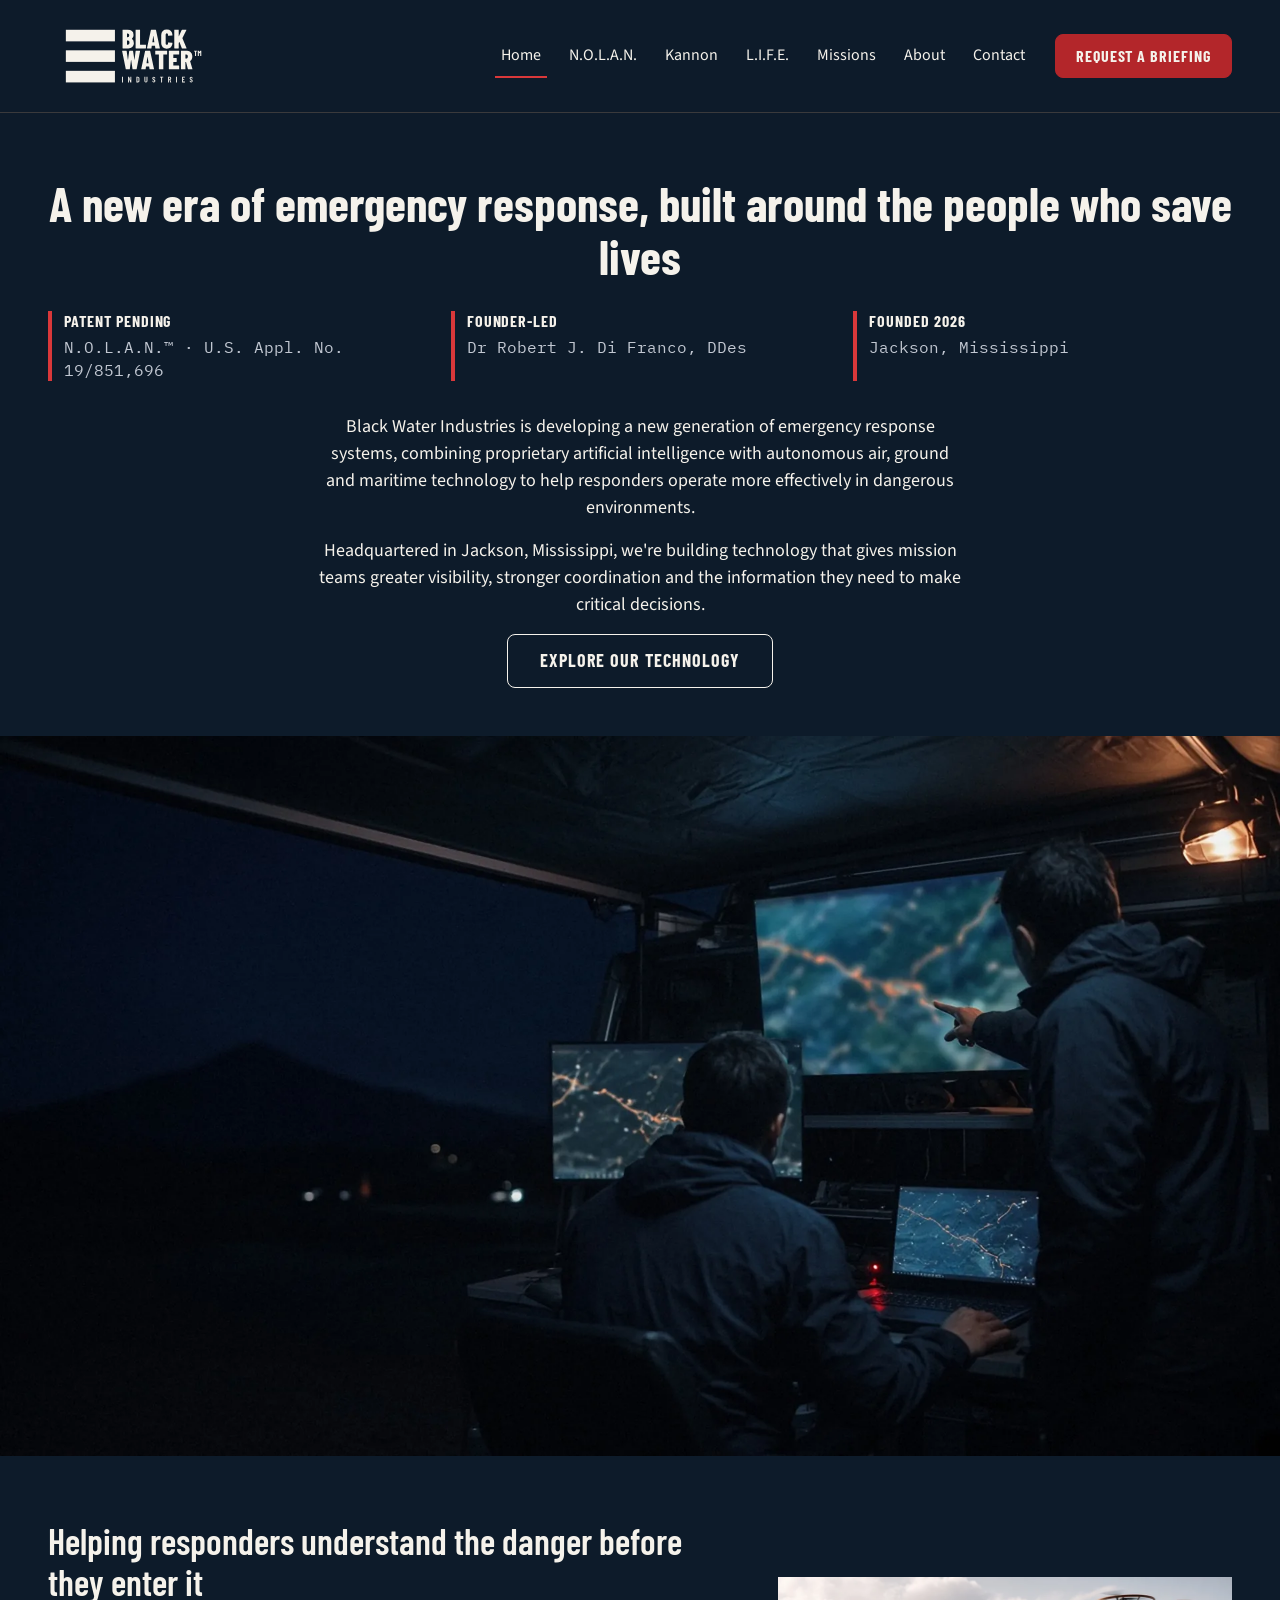
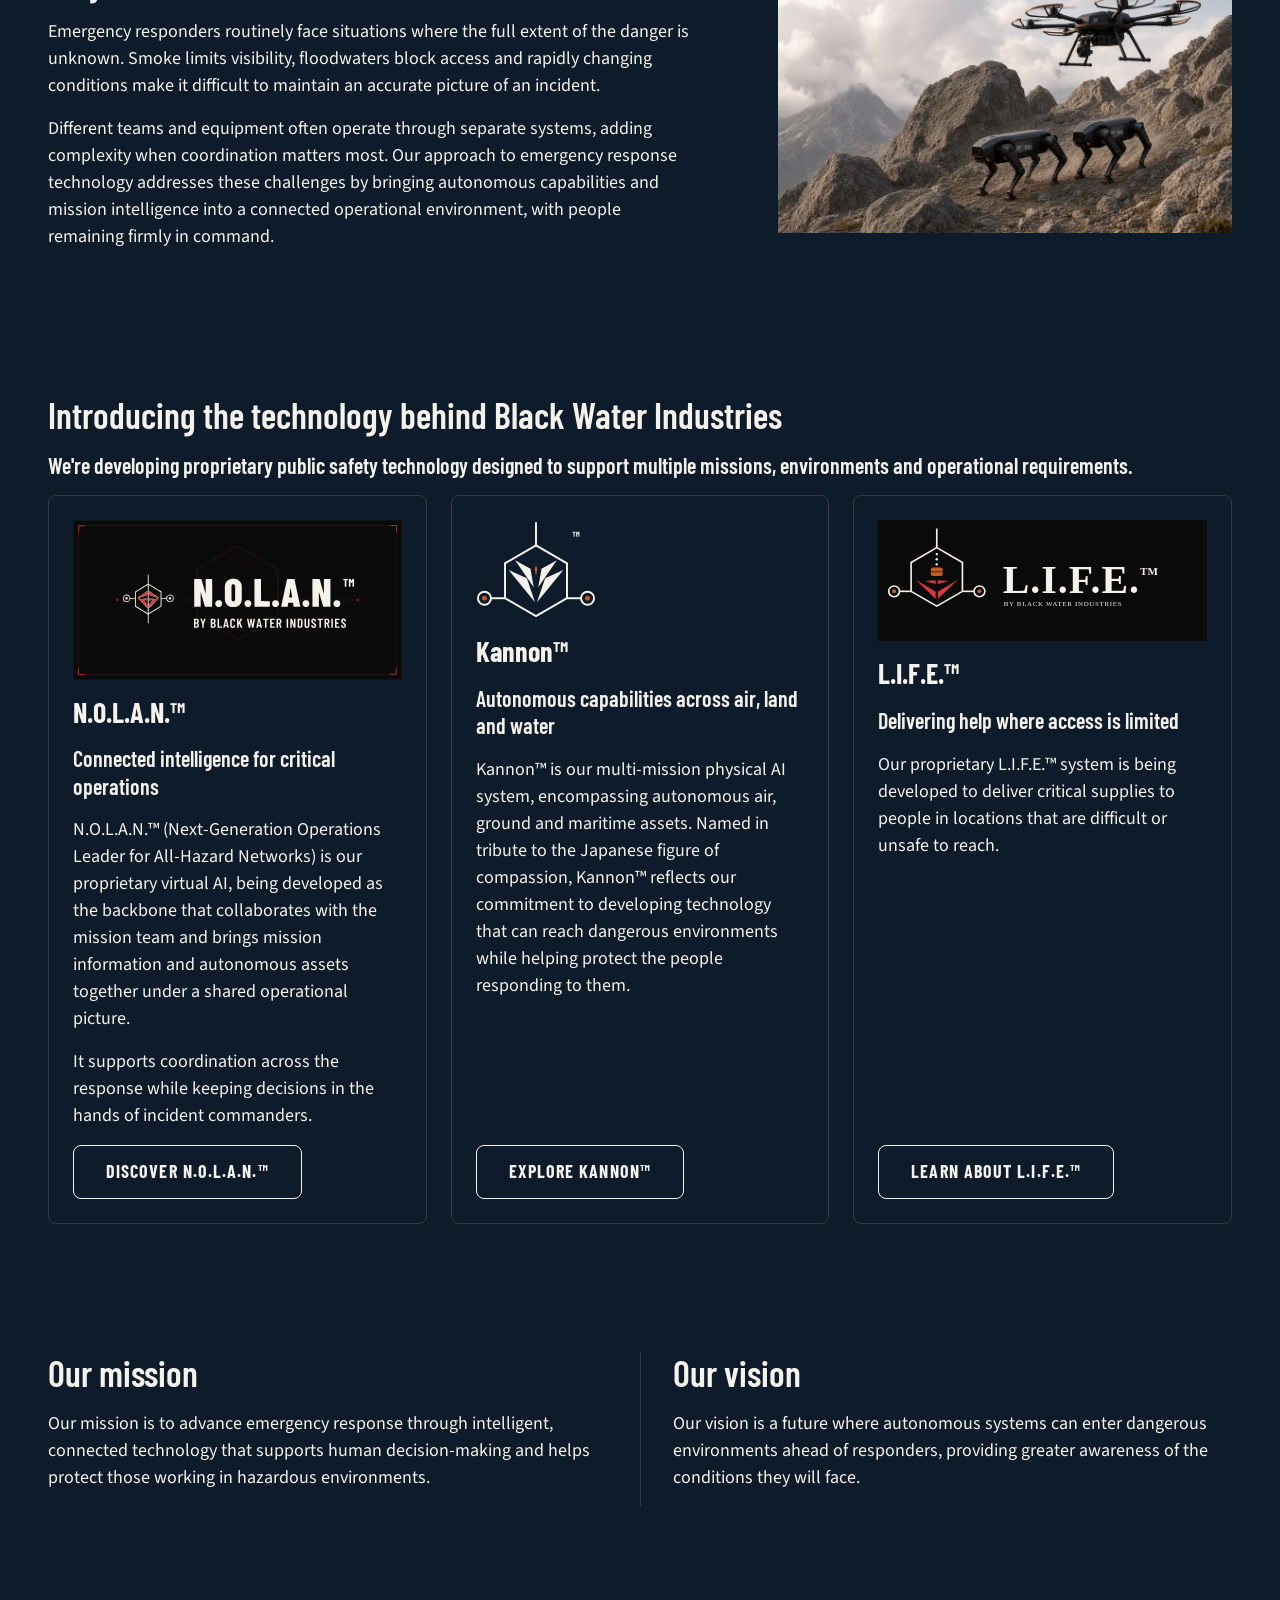
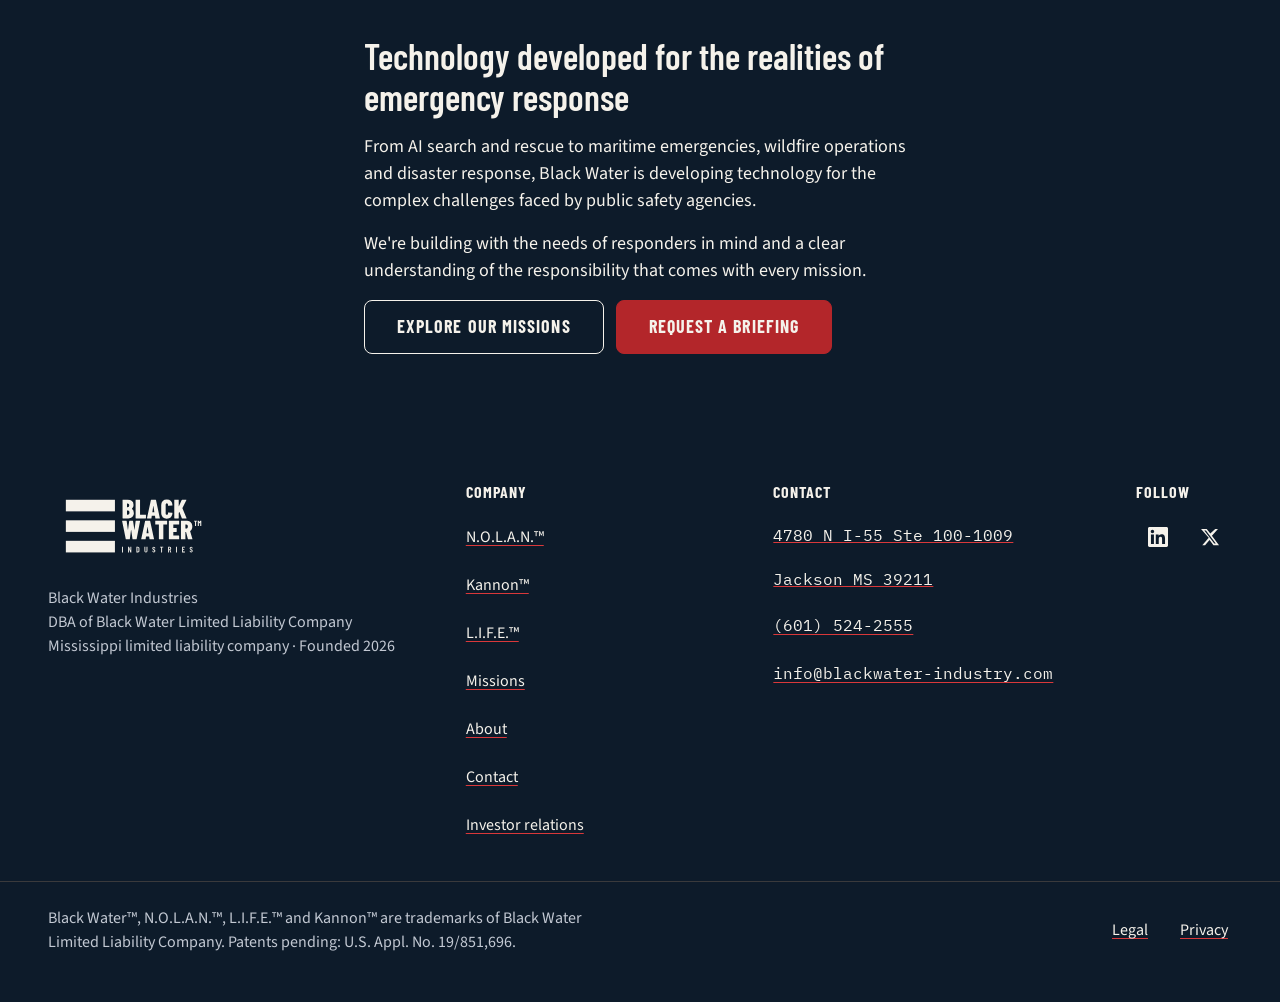
==== commit 52709895: "Fix the public-site audit on forms, navigation, and legal copy. The briefing form can post to a conf" ====
--- a/index.html
+++ b/index.html
@@ -1,4 +1,4 @@
-<!doctype html><html lang="en"><head><meta charset="utf-8"><meta name="viewport" content="width=device-width,initial-scale=1"><meta name="google-site-verification" content="zciW0TEF0s6XQ5tRV3YTpKEGYQ-MecM_7_mixxjtuO8"><meta name="msvalidate.01" content="DBE31584E1E3B31C166419C07714BCA6"><title>A new era of emergency response, built around the people who save lives | Black Water Industries</title><meta name="description" content="Black Water Industries is developing a new generation of emergency response systems, combining proprietary artificial intelligence with autonomous air, ground and maritime technology to help responders operate more effectively in dangerous environments."><meta name="keywords" content="emergency response systems (1k), best personal emergency response system (90), emergency response notification system (70), AI search and rescue (20), emergency response technology (70), search and rescue gps systems (40), public safety technology (480), disaster response technology (20)"><link rel="stylesheet" href="assets/style.css"><link rel="stylesheet" href="assets/css/final.css"><link rel="canonical" href="https://blackwater-industry.com/"><link rel="icon" href="favicon.ico" sizes="any"><link rel="icon" type="image/png" sizes="32x32" href="assets/icons/favicon-32.png"><link rel="icon" type="image/png" sizes="16x16" href="assets/icons/favicon-16.png"><link rel="apple-touch-icon" href="assets/icons/apple-touch-icon.png"><link rel="manifest" href="site.webmanifest"><meta name="theme-color" content="#0D1B2A"><meta property="og:type" content="website"><meta property="og:site_name" content="Black Water Industries"><meta property="og:title" content="A new era of emergency response, built around the people who save lives | Black Water Industries"><meta property="og:description" content="Black Water Industries is developing a new generation of emergency response systems, combining proprietary artificial intelligence with autonomous air, ground and maritime technology to help responders operate more effectively in dangerous environments."><meta property="og:url" content="https://blackwater-industry.com/"><meta property="og:image" content="https://blackwater-industry.com/assets/og-image.png"><meta property="og:image:width" content="1200"><meta property="og:image:height" content="630"><meta property="og:image:alt" content="Black Water Industries logo"><meta name="twitter:card" content="summary_large_image"><meta name="twitter:image" content="https://blackwater-industry.com/assets/og-image.png"><meta name="twitter:title" content="A new era of emergency response, built around the people who save lives | Black Water Industries"><meta name="twitter:description" content="Black Water Industries is developing a new generation of emergency response systems, combining proprietary artificial intelligence with autonomous air, ground and maritime technology to help responders operate more effectively in dangerous environments."><script type="application/ld+json">{"@context":"https://schema.org","@type":"WebPage","url":"https://blackwater-industry.com/","name":"A new era of emergency response, built around the people who save lives | Black Water Industries","description":"Black Water Industries is developing a new generation of emergency response systems, combining proprietary artificial intelligence with autonomous air, ground and maritime technology to help responders operate more effectively in dangerous environments.","isPartOf":{"@type":"WebSite","name":"Black Water Industries","url":"https://blackwater-industry.com"},"publisher":{"@type":"Organization","name":"Black Water Industries","legalName":"Black Water Limited Liability Company","url":"https://blackwater-industry.com","address":{"@type":"PostalAddress","streetAddress":"4780 N I-55 Ste 100-1009","addressLocality":"Jackson","addressRegion":"MS","postalCode":"39211","addressCountry":"US"}}}</script><script src="assets/js/site.js" defer></script></head><body>
+<!doctype html><html lang="en"><head><meta charset="utf-8"><meta name="viewport" content="width=device-width,initial-scale=1"><meta name="google-site-verification" content="zciW0TEF0s6XQ5tRV3YTpKEGYQ-MecM_7_mixxjtuO8"><meta name="msvalidate.01" content="DBE31584E1E3B31C166419C07714BCA6"><title>Emergency response systems | Black Water Industries</title><meta name="description" content="Black Water Industries, in Jackson, Mississippi, is developing emergency response systems that keep people in command."><meta name="keywords" content="emergency response systems (1k), best personal emergency response system (90), emergency response notification system (70), AI search and rescue (20), emergency response technology (70), search and rescue gps systems (40), public safety technology (480), disaster response technology (20)"><link rel="stylesheet" href="assets/style.css"><link rel="stylesheet" href="assets/css/final.css"><link rel="canonical" href="https://blackwater-industry.com/"><link rel="icon" href="favicon.ico" sizes="any"><link rel="icon" type="image/png" sizes="32x32" href="assets/icons/favicon-32.png"><link rel="icon" type="image/png" sizes="16x16" href="assets/icons/favicon-16.png"><link rel="apple-touch-icon" href="assets/icons/apple-touch-icon.png"><link rel="manifest" href="site.webmanifest"><meta name="theme-color" content="#0D1B2A"><meta property="og:type" content="website"><meta property="og:site_name" content="Black Water Industries"><meta property="og:title" content="Emergency response systems | Black Water Industries"><meta property="og:description" content="Black Water Industries, in Jackson, Mississippi, is developing emergency response systems that keep people in command."><meta property="og:url" content="https://blackwater-industry.com/"><meta property="og:image" content="https://blackwater-industry.com/assets/og-image.png"><meta property="og:image:width" content="1200"><meta property="og:image:height" content="630"><meta property="og:image:alt" content="Black Water Industries logo"><meta name="twitter:card" content="summary_large_image"><meta name="twitter:site" content="@BlackWater_Indy"><meta name="twitter:image" content="https://blackwater-industry.com/assets/og-image.png"><meta name="twitter:title" content="Emergency response systems | Black Water Industries"><meta name="twitter:description" content="Black Water Industries, in Jackson, Mississippi, is developing emergency response systems that keep people in command."><script src="assets/js/site.js" defer></script><script type="application/ld+json">{"@context":"https://schema.org","@graph":[{"@type":"Organization","@id":"https://blackwater-industry.com/#organization","name":"Black Water Industries","legalName":"Black Water Limited Liability Company","url":"https://blackwater-industry.com/","logo":"https://blackwater-industry.com/assets/img/logo/black_water_icon_tm_512.png","email":"info@blackwater-industry.com","telephone":"+1-601-524-2555","address":{"@type":"PostalAddress","streetAddress":"4780 N I-55 Ste 100-1009","addressLocality":"Jackson","addressRegion":"MS","postalCode":"39211","addressCountry":"US"},"sameAs":["https://www.linkedin.com/company/black-water-industries","https://x.com/BlackWater_Indy"]},{"@type":"WebSite","@id":"https://blackwater-industry.com/#website","name":"Black Water Industries","url":"https://blackwater-industry.com/","publisher":{"@id":"https://blackwater-industry.com/#organization"}},{"@type":"WebPage","@id":"https://blackwater-industry.com/#webpage","url":"https://blackwater-industry.com/","name":"Emergency response systems | Black Water Industries","description":"Black Water Industries, in Jackson, Mississippi, is developing emergency response systems that keep people in command.","isPartOf":{"@id":"https://blackwater-industry.com/#website"},"publisher":{"@id":"https://blackwater-industry.com/#organization"}}]}</script></head><body>
 <a class="skip" href="#main">Skip to content</a>
-<header class="site-header"><div class="wrap"><a class="brand" href="/" aria-label="Black Water Industries home"><img src="assets/img/logo/bw_primary_bone_transparent_tm.svg" alt="Black Water Industries"></a><nav class="desk-nav" aria-label="Primary"><a href="/" class="on">Home</a><a href="/nolan">N.O.L.A.N.</a><a href="/kannon">Kannon</a><a href="/life">L.I.F.E.</a><a href="/missions">Missions</a><a href="/about">About</a><a href="/contact">Contact</a></nav><a class="btn btn-primary btn-header" href="/contact#briefing-form">Request a briefing</a><details class="nav-drawer"><summary aria-label="Menu"><span class="bars"></span></summary><div class="nav-panel"><a class="nav-link" href="/">Home</a><a class="nav-link" href="/nolan">N.O.L.A.N.</a><a class="nav-link" href="/kannon">Kannon</a><a class="nav-link" href="/life">L.I.F.E.</a><a class="nav-link" href="/missions">Missions</a><a class="nav-link" href="/about">About</a><a class="nav-link" href="/contact">Contact</a><a class="btn btn-primary" href="/contact#briefing-form">Request a briefing</a></div></details></div></header>
-<main id="main"><div class="hero hero-home"><div class="wrap"><h1>A new era of emergency response, built around the people who save lives</h1><div class="trust"><div><p class="trust-label">PATENT PENDING</p><p class="trust-line">N.O.L.A.N.™ · U.S. Appl. No. 19/851,696</p></div><div><p class="trust-label">FOUNDER-LED</p><p class="trust-line">Dr Robert J. Di Franco, DDes</p></div><div><p class="trust-label">FOUNDED 2026</p><p class="trust-line">Jackson, Mississippi</p></div></div><div class="lede-copy"><p>Black Water Industries is developing a new generation of emergency response systems, combining proprietary artificial intelligence with autonomous air, ground and maritime technology to help responders operate more effectively in dangerous environments.</p><p>Headquartered in Jackson, Mississippi, we&#x27;re building technology that gives mission teams greater visibility, stronger coordination and the information they need to make critical decisions.</p></div><div class="actions actions-center"><a class="btn btn-secondary" href="#technology">Explore our technology</a></div></div></div><figure class="bleed"><img src="assets/img/vision/02_command_1920.webp" srcset="assets/img/vision/02_command_960.webp 960w, assets/img/vision/02_command_1920.webp 1920w" sizes="100vw" width="1920" height="1080" alt="Two operators at a field desk at night, reviewing maps on screens under a canopy."></figure><section class="band"><div class="wrap split-still"><div class="prose"><h2>Helping responders understand the danger before they enter it</h2><p>Emergency responders routinely face situations where the full extent of the danger is unknown. Smoke limits visibility, floodwaters block access and rapidly changing conditions make it difficult to maintain an accurate picture of an incident.</p><p>Different teams and equipment often operate through separate systems, adding complexity when coordination matters most. Our approach to emergency response technology addresses these challenges by bringing autonomous capabilities and mission intelligence into a connected operational environment, with people remaining firmly in command.</p></div><figure class="still"><img src="assets/img/vision/06_on_scene_1920.webp" srcset="assets/img/vision/06_on_scene_960.webp 960w, assets/img/vision/06_on_scene_1920.webp 1920w" sizes="(max-width: 1023px) 100vw, 40vw" width="1920" height="1080" alt="A multirotor aircraft and two quadruped robots on a rocky mountain slope."></figure></div></section><section class="band" id="technology"><div class="wrap"><h2>Introducing the technology behind Black Water Industries</h2><h3 class="subhead">We&#x27;re developing proprietary public safety technology designed to support multiple missions, environments and operational requirements.</h3><div class="card-grid"><article class="product-card"><div class="card-art"><img class="tile" src="assets/img/line-art/bw_lineart_nolan_tile.svg" width="899" height="436" alt="Line drawing of a hexagon on a dark field"><img class="mark" src="assets/img/approved/nolan/nolan_lockup_tm_dark.svg" alt="N.O.L.A.N.™"></div><h3>N.O.L.A.N.™</h3><h3 class="subhead">Connected intelligence for critical operations</h3><p>N.O.L.A.N.™ (Next-Generation Operations Leader for All-Hazard Networks) is our proprietary virtual AI system, designed to bring mission information and autonomous assets together under a shared operational picture.</p><p>It supports coordination across the response while keeping decisions in the hands of incident commanders.</p><a class="btn btn-secondary" href="/nolan">Discover N.O.L.A.N.™</a></article><article class="product-card"><img class="mark symbol" src="assets/img/approved/kannon/kannon_symbol_tm_dark.svg" alt="Kannon™"><h3>Kannon™</h3><h3 class="subhead">Autonomous capabilities across air, land and water</h3><p>Kannon™ is our multi-mission physical AI system, encompassing autonomous air, ground and maritime assets. Named in tribute to the Japanese figure of compassion, Kannon™ reflects our commitment to developing technology that can reach dangerous environments while helping protect the people responding to them.</p><a class="btn btn-secondary" href="/kannon">Explore Kannon™</a></article><article class="product-card"><img class="mark" src="assets/img/approved/life/life_lockup_tm_dark.svg" alt="L.I.F.E.™"><h3>L.I.F.E.™</h3><h3 class="subhead">Delivering help where access is limited</h3><p>Our proprietary L.I.F.E.™ system is being developed to deliver critical supplies to people in locations that are difficult or unsafe to reach.</p><a class="btn btn-secondary" href="/life">Learn about L.I.F.E.™</a></article></div></div></section><section class="band"><div class="wrap"><div class="mv"><div><h2>Our mission</h2><p>Our mission is to advance emergency response through intelligent, connected technology that supports human decision-making and helps protect those working in hazardous environments.</p></div><div><h2>Our vision</h2><p>Our vision is a future where autonomous systems can enter dangerous environments ahead of responders, providing greater awareness of the conditions they will face.</p></div></div></div></section><section class="band"><div class="wrap prose"><h2>Technology developed for the realities of emergency response</h2><p>From AI search and rescue to maritime emergencies, wildfire operations and disaster response, Black Water is developing technology for the complex challenges faced by public safety agencies.</p><p>We&#x27;re building with the needs of responders in mind and a clear understanding of the responsibility that comes with every mission.</p><div class="actions"><a class="btn btn-secondary" href="/missions">Explore our missions</a><a class="btn btn-primary" href="/contact#briefing-form">Request a briefing</a></div></div></section></main><footer class="site-footer"><div class="wrap foot-grid"><div><img class="foot-logo" src="assets/img/logo/bw_primary_bone_transparent_tm.svg" alt="Black Water Industries"><p class="foot-id">Black Water Industries</p><p class="foot-id">DBA of Black Water Limited Liability Company</p><p class="foot-id">Mississippi limited liability company · Founded 2026</p></div><div class="col"><p class="col-head">COMPANY</p><a href="/nolan">N.O.L.A.N.™</a><a href="/kannon">Kannon™</a><a href="/life">L.I.F.E.™</a><a href="/missions">Missions</a><a href="/about">About</a><a href="/contact">Contact</a><span class="inert">Investor relations</span></div><div class="col"><p class="col-head">CONTACT</p><address><span>4780 N I-55 Ste 100-1009</span><span>Jackson MS 39211</span><a href="tel:+16015242555">(601) 524-2555</a><a href="mailto:info@blackwater-industry.com">info@blackwater-industry.com</a></address></div><div class="col"><p class="col-head">FOLLOW</p><div class="follow"><a class="social" href="https://www.linkedin.com/in/dr-robert-difranco" target="_blank" rel="noopener" aria-label="LinkedIn"><svg viewBox="0 0 24 24" aria-hidden="true" focusable="false"><path fill="currentColor" d="M20.447 20.452h-3.554v-5.569c0-1.328-.027-3.037-1.852-3.037-1.853 0-2.136 1.445-2.136 2.939v5.667H9.351V9h3.414v1.561h.046c.477-.9 1.637-1.85 3.37-1.85 3.601 0 4.267 2.37 4.267 5.455v6.286zM5.337 7.433c-1.144 0-2.063-.926-2.063-2.065 0-1.138.92-2.063 2.063-2.063 1.14 0 2.064.925 2.064 2.063 0 1.139-.925 2.065-2.064 2.065zm1.782 13.019H3.555V9h3.564v11.452zM22.225 0H1.771C.792 0 0 .774 0 1.729v20.542C0 23.227.792 24 1.771 24h20.451C23.2 24 24 23.227 24 22.271V1.729C24 .774 23.2 0 22.222 0h.003z"/></svg></a><a class="social" href="https://x.com/BlackWater_Indy" target="_blank" rel="noopener" aria-label="X"><svg viewBox="0 0 24 24" aria-hidden="true" focusable="false"><path fill="currentColor" d="M18.244 2.25h3.308l-7.227 8.26 8.502 11.24H16.17l-4.714-6.231-5.401 6.231H2.744l7.727-8.835L1.254 2.25H8.08l4.253 5.622L18.244 2.25zm-1.161 17.52h1.833L7.084 4.126H5.117z"/></svg></a></div></div></div><div class="wrap legal-row"><p>Black Water™, N.O.L.A.N.™, L.I.F.E.™ and Kannon™ are trademarks of Black Water Limited Liability Company. Patents pending: U.S. Appl. No. 19/851,696.</p><p class="legal-links"><a href="/sms-terms">Legal</a><a href="/privacy">Privacy</a></p></div></footer></body></html>
+<header class="site-header"><div class="wrap"><a class="brand" href="/" aria-label="Black Water Industries home"><img src="assets/img/logo/bw_primary_bone_transparent_tm.svg" alt="Black Water Industries" width="753" height="396"></a><nav class="desk-nav" aria-label="Primary"><a href="/" class="on">Home</a><a href="/nolan">N.O.L.A.N.</a><a href="/kannon">Kannon</a><a href="/life">L.I.F.E.</a><a href="/missions">Missions</a><a href="/about">About</a><a href="/contact">Contact</a></nav><a class="btn btn-primary btn-header" href="/contact#briefing-form">Request a briefing</a><details class="nav-drawer"><summary aria-label="Menu"><span class="bars"></span></summary><div class="nav-panel"><a class="nav-link" href="/">Home</a><a class="nav-link" href="/nolan">N.O.L.A.N.</a><a class="nav-link" href="/kannon">Kannon</a><a class="nav-link" href="/life">L.I.F.E.</a><a class="nav-link" href="/missions">Missions</a><a class="nav-link" href="/about">About</a><a class="nav-link" href="/contact">Contact</a><a class="btn btn-primary" href="/contact#briefing-form">Request a briefing</a></div></details></div></header>
+<main id="main"><div class="hero hero-home"><div class="wrap"><h1>A new era of emergency response, built around the people who save lives</h1><div class="trust"><div><p class="trust-label">PATENT PENDING</p><p class="trust-line">N.O.L.A.N.™ · U.S. Appl. No. 19/851,696</p></div><div><p class="trust-label">FOUNDER-LED</p><p class="trust-line">Dr Robert J. Di Franco, DDes</p></div><div><p class="trust-label">FOUNDED 2026</p><p class="trust-line">Jackson, Mississippi</p></div></div><div class="lede-copy"><p>Black Water Industries is developing a new generation of emergency response systems, combining proprietary artificial intelligence with autonomous air, ground and maritime technology to help responders operate more effectively in dangerous environments.</p><p>Headquartered in Jackson, Mississippi, we&#x27;re building technology that gives mission teams greater visibility, stronger coordination and the information they need to make critical decisions.</p></div><div class="actions actions-center"><a class="btn btn-secondary" href="#technology">Explore our technology</a></div></div></div><figure class="bleed"><img src="assets/img/vision/02_command_1920.webp" srcset="assets/img/vision/02_command_960.webp 960w, assets/img/vision/02_command_1920.webp 1920w" sizes="100vw" width="1920" height="1080" alt="Two operators at a field desk at night, reviewing maps on screens under a canopy."></figure><section class="band"><div class="wrap split-still"><div class="prose"><h2>Helping responders understand the danger before they enter it</h2><p>Emergency responders routinely face situations where the full extent of the danger is unknown. Smoke limits visibility, floodwaters block access and rapidly changing conditions make it difficult to maintain an accurate picture of an incident.</p><p>Different teams and equipment often operate through separate systems, adding complexity when coordination matters most. Our approach to emergency response technology addresses these challenges by bringing autonomous capabilities and mission intelligence into a connected operational environment, with people remaining firmly in command.</p></div><figure class="still"><img src="assets/img/vision/06_on_scene_1920.webp" srcset="assets/img/vision/06_on_scene_960.webp 960w, assets/img/vision/06_on_scene_1920.webp 1920w" sizes="(max-width: 1023px) 100vw, 40vw" width="1920" height="1080" alt="A multirotor aircraft and two quadruped robots on a rocky mountain slope."></figure></div></section><section class="band" id="technology"><div class="wrap"><h2>Introducing the technology behind Black Water Industries</h2><h3 class="subhead">We&#x27;re developing proprietary public safety technology designed to support multiple missions, environments and operational requirements.</h3><div class="card-grid"><article class="product-card"><div class="card-art"><img class="tile" src="assets/img/line-art/bw_lineart_nolan_tile.svg" width="899" height="436" alt="Line drawing of a hexagon on a dark field"><img class="mark" src="assets/img/approved/nolan/nolan_lockup_tm_dark.svg" alt="N.O.L.A.N.™" width="2354" height="718"></div><h3>N.O.L.A.N.™</h3><h3 class="subhead">Connected intelligence for critical operations</h3><p>N.O.L.A.N.™ (Next-Generation Operations Leader for All-Hazard Networks) is our proprietary virtual AI, being developed as the backbone that collaborates with the mission team and brings mission information and autonomous assets together under a shared operational picture.</p><p>It supports coordination across the response while keeping decisions in the hands of incident commanders.</p><a class="btn btn-secondary" href="/nolan">Discover N.O.L.A.N.™</a></article><article class="product-card"><img class="mark symbol" src="assets/img/approved/kannon/kannon_symbol_tm_dark.svg" alt="Kannon™" width="824" height="680"><h3>Kannon™</h3><h3 class="subhead">Autonomous capabilities across air, land and water</h3><p>Kannon™ is our multi-mission physical AI system, encompassing autonomous air, ground and maritime assets. Named in tribute to the Japanese figure of compassion, Kannon™ reflects our commitment to developing technology that can reach dangerous environments while helping protect the people responding to them.</p><a class="btn btn-secondary" href="/kannon">Explore Kannon™</a></article><article class="product-card"><img class="mark" src="assets/img/approved/life/life_lockup_tm_dark.svg" alt="L.I.F.E.™" width="1900" height="700"><h3>L.I.F.E.™</h3><h3 class="subhead">Delivering help where access is limited</h3><p>Our proprietary L.I.F.E.™ system is being developed to deliver critical supplies to people in locations that are difficult or unsafe to reach.</p><a class="btn btn-secondary" href="/life">Learn about L.I.F.E.™</a></article></div></div></section><section class="band"><div class="wrap"><div class="mv"><div><h2>Our mission</h2><p>Our mission is to advance emergency response through intelligent, connected technology that supports human decision-making and helps protect those working in hazardous environments.</p></div><div><h2>Our vision</h2><p>Our vision is a future where autonomous systems can enter dangerous environments ahead of responders, providing greater awareness of the conditions they will face.</p></div></div></div></section><section class="band"><div class="wrap prose"><h2>Technology developed for the realities of emergency response</h2><p>From AI search and rescue to maritime emergencies, wildfire operations and disaster response, Black Water is developing technology for the complex challenges faced by public safety agencies.</p><p>We&#x27;re building with the needs of responders in mind and a clear understanding of the responsibility that comes with every mission.</p><div class="actions"><a class="btn btn-secondary" href="/missions">Explore our missions</a><a class="btn btn-primary" href="/contact#briefing-form">Request a briefing</a></div></div></section></main><footer class="site-footer"><div class="wrap foot-grid"><div><img class="foot-logo" src="assets/img/logo/bw_primary_bone_transparent_tm.svg" alt="Black Water Industries" width="753" height="396"><p class="foot-id">Black Water Industries</p><p class="foot-id">DBA of Black Water Limited Liability Company</p><p class="foot-id">Mississippi limited liability company · Founded 2026</p></div><div class="col"><p class="col-head">COMPANY</p><a href="/nolan">N.O.L.A.N.™</a><a href="/kannon">Kannon™</a><a href="/life">L.I.F.E.™</a><a href="/missions">Missions</a><a href="/about">About</a><a href="/contact">Contact</a><a href="/investors">Investor relations</a></div><div class="col"><p class="col-head">CONTACT</p><address><span>4780 N I-55 Ste 100-1009</span><span>Jackson MS 39211</span><a href="tel:+16015242555">(601) 524-2555</a><a href="mailto:info@blackwater-industry.com">info@blackwater-industry.com</a></address></div><div class="col"><p class="col-head">FOLLOW</p><div class="follow"><a class="social" href="https://www.linkedin.com/company/black-water-industries" target="_blank" rel="noopener" aria-label="LinkedIn"><svg viewBox="0 0 24 24" aria-hidden="true" focusable="false"><path fill="currentColor" d="M20.447 20.452h-3.554v-5.569c0-1.328-.027-3.037-1.852-3.037-1.853 0-2.136 1.445-2.136 2.939v5.667H9.351V9h3.414v1.561h.046c.477-.9 1.637-1.85 3.37-1.85 3.601 0 4.267 2.37 4.267 5.455v6.286zM5.337 7.433c-1.144 0-2.063-.926-2.063-2.065 0-1.138.92-2.063 2.063-2.063 1.14 0 2.064.925 2.064 2.063 0 1.139-.925 2.065-2.064 2.065zm1.782 13.019H3.555V9h3.564v11.452zM22.225 0H1.771C.792 0 0 .774 0 1.729v20.542C0 23.227.792 24 1.771 24h20.451C23.2 24 24 23.227 24 22.271V1.729C24 .774 23.2 0 22.222 0h.003z"/></svg></a><a class="social" href="https://x.com/BlackWater_Indy" target="_blank" rel="noopener" aria-label="X"><svg viewBox="0 0 24 24" aria-hidden="true" focusable="false"><path fill="currentColor" d="M18.244 2.25h3.308l-7.227 8.26 8.502 11.24H16.17l-4.714-6.231-5.401 6.231H2.744l7.727-8.835L1.254 2.25H8.08l4.253 5.622L18.244 2.25zm-1.161 17.52h1.833L7.084 4.126H5.117z"/></svg></a></div></div></div><div class="wrap legal-row"><p>Black Water™, N.O.L.A.N.™, L.I.F.E.™ and Kannon™ are trademarks of Black Water Limited Liability Company. Patents pending: U.S. Appl. No. 19/851,696.</p><p class="legal-links"><a href="/legal">Legal</a><a href="/privacy">Privacy</a></p></div></footer></body></html>
--- a/assets/style.css
+++ b/assets/style.css
@@ -1,4 +1,4 @@
-@font-face{font-family:'Barlow Condensed';font-style:normal;font-weight:500;font-display:swap;src:url(fonts/BarlowCondensed-500.woff2) format('woff2');unicode-range:U+0000-00FF,U+0131,U+0152-0153,U+02BB-02BC,U+02C6,U+02DA,U+02DC,U+0304,U+0308,U+0329,U+2000-206F,U+20AC,U+2122,U+2191,U+2193,U+2212,U+2215,U+FEFF,U+FFFD}@font-face{font-family:'Barlow Condensed';font-style:normal;font-weight:700;font-display:swap;src:url(fonts/BarlowCondensed-700.woff2) format('woff2');unicode-range:U+0000-00FF,U+0131,U+0152-0153,U+02BB-02BC,U+02C6,U+02DA,U+02DC,U+0304,U+0308,U+0329,U+2000-206F,U+20AC,U+2122,U+2191,U+2193,U+2212,U+2215,U+FEFF,U+FFFD}@font-face{font-family:'IBM Plex Mono';font-style:normal;font-weight:400;font-display:swap;src:url(fonts/IBMPlexMono-400.woff2) format('woff2');unicode-range:U+0000-00FF,U+0131,U+0152-0153,U+02BB-02BC,U+02C6,U+02DA,U+02DC,U+0304,U+0308,U+0329,U+2000-206F,U+20AC,U+2122,U+2191,U+2193,U+2212,U+2215,U+FEFF,U+FFFD}@font-face{font-family:'IBM Plex Mono';font-style:normal;font-weight:500;font-display:swap;src:url(fonts/IBMPlexMono-500.woff2) format('woff2');unicode-range:U+0000-00FF,U+0131,U+0152-0153,U+02BB-02BC,U+02C6,U+02DA,U+02DC,U+0304,U+0308,U+0329,U+2000-206F,U+20AC,U+2122,U+2191,U+2193,U+2212,U+2215,U+FEFF,U+FFFD}@font-face{font-family:'Source Sans 3';font-style:normal;font-weight:400;font-display:swap;src:url(fonts/SourceSans3-400.woff2) format('woff2');unicode-range:U+0000-00FF,U+0131,U+0152-0153,U+02BB-02BC,U+02C6,U+02DA,U+02DC,U+0304,U+0308,U+0329,U+2000-206F,U+20AC,U+2122,U+2191,U+2193,U+2212,U+2215,U+FEFF,U+FFFD}@font-face{font-family:'Source Sans 3';font-style:normal;font-weight:600;font-display:swap;src:url(fonts/SourceSans3-400.woff2) format('woff2');unicode-range:U+0000-00FF,U+0131,U+0152-0153,U+02BB-02BC,U+02C6,U+02DA,U+02DC,U+0304,U+0308,U+0329,U+2000-206F,U+20AC,U+2122,U+2191,U+2193,U+2212,U+2215,U+FEFF,U+FFFD}:root{--navy-900:#070D17;--navy-800:#0B1626;--navy-700:#111E33;--char-700:#161D29;--line:#26324A;--bone:#F5F2EB;--sec:#C2C8D2;--muted:#9AA3B2;--red:#D9383A;--red-light:#B3262A;--s1:4px;--s2:8px;--s3:12px;--s4:16px;--s5:24px;--s6:32px;--s7:48px;--s8:64px;--s9:96px;--t-xs:13px;--t-sm:15px;--t-base:17px;--t-lg:20px;--t-h3:24px;--t-h2:clamp(32px,4.5vw,52px);--t-h1:clamp(44px,7vw,92px);--wrap:1200px;--wrap-narrow:760px;--radius:6px;--cond:'Barlow Condensed',Arial Narrow,sans-serif-condensed,sans-serif;--mono:'IBM Plex Mono',ui-monospace,Menlo,Consolas,monospace}*{box-sizing:border-box}html{scroll-padding-top:96px}body{margin:0;background:var(--navy-800);color:var(--bone);font:var(--t-base)/1.6 'Source Sans 3',system-ui,-apple-system,'Segoe UI',Roboto,sans-serif}a{color:var(--bone);text-decoration-color:var(--red);text-underline-offset:3px}a:hover{color:#fff}img{max-width:100%;height:auto}address{font-style:normal}.wrap{max-width:var(--wrap);margin:0 auto;padding:0 var(--s5)}.skip{position:absolute;left:-9999px;top:0;background:var(--bone);color:var(--navy-900);padding:10px 16px;z-index:20;font-weight:600}.skip:focus{left:8px;top:8px}a:focus-visible,button:focus-visible,input:focus-visible,select:focus-visible,textarea:focus-visible{outline:3px solid var(--bone);outline-offset:3px}.draft{background:var(--red-light);color:#fff;text-align:center;font:500 12px var(--mono);padding:var(--s1);letter-spacing:.1em}header{position:sticky;top:0;z-index:10;background:rgba(7,13,23,.96);border-bottom:1px solid var(--line)}header .wrap{display:flex;align-items:center;gap:var(--s6);padding-top:var(--s3);padding-bottom:var(--s3)}.brand{display:flex;align-items:center;min-height:44px}.brand-logo img{display:block;width:150px;height:auto}nav{display:flex;gap:var(--s5);margin-left:auto}nav a{display:inline-flex;align-items:center;min-height:44px;color:var(--sec);text-decoration:none;font:500 var(--t-sm) var(--cond);text-transform:uppercase;letter-spacing:.08em;border-bottom:2px solid transparent}nav a:hover,nav a.on{color:var(--bone);border-bottom-color:var(--red)}.btn{display:inline-flex;align-items:center;justify-content:center;min-height:48px;background:var(--red-light);color:#fff;padding:0 var(--s5);border-radius:var(--radius);font:700 17px var(--cond);text-transform:uppercase;letter-spacing:.08em;text-decoration:none;border:1px solid var(--red-light)}.btn:hover{background:#9A1F23;color:#fff}.btn.sm{min-height:44px;font-size:15px;padding:0 var(--s4)}.btn.ghost{background:transparent;border-color:var(--sec);color:var(--bone)}.btn.ghost:hover{border-color:var(--bone)}button.btn:disabled{opacity:1;cursor:not-allowed}h1,h2,h3{font-family:var(--cond);text-transform:uppercase;letter-spacing:.02em;line-height:1.05;margin:0 0 var(--s4)}h1{font-size:var(--t-h1)}h2,.h2{font-size:var(--t-h2)}h3,.h3{font-size:var(--t-h3)}.h-lg{font-size:clamp(30px,3.5vw,42px)}p{margin:0 0 var(--s4)}.kicker{font:500 var(--t-xs) var(--mono);letter-spacing:.14em;color:var(--sec);margin-bottom:var(--s3);text-transform:uppercase}.kicker::before{content:"";display:inline-block;width:24px;height:2px;background:var(--red);vertical-align:middle;margin-right:var(--s3)}.lede{font-size:var(--t-lg);color:var(--sec);max-width:var(--wrap-narrow)}.mono,.patent{font:var(--t-xs) var(--mono);color:var(--muted);letter-spacing:.04em}.small{font-size:var(--t-sm);color:var(--muted)}.hero{position:relative;overflow:hidden;padding:var(--s9) 0 var(--s8);border-bottom:1px solid var(--line);background:radial-gradient(ellipse 60% 80% at 85% 10%,rgba(217,56,58,.10),transparent 60%),linear-gradient(160deg,var(--navy-700),var(--navy-900) 75%)}.hero::after{content:"";position:absolute;inset:0;pointer-events:none;opacity:.35;background-image:linear-gradient(var(--line) 1px,transparent 1px),linear-gradient(90deg,var(--line) 1px,transparent 1px);background-size:64px 64px;-webkit-mask-image:linear-gradient(90deg,transparent 30%,#000);mask-image:linear-gradient(90deg,transparent 30%,#000)}.hero .wrap{position:relative;z-index:1}.hero.home{padding:120px 0 var(--s9)}.hero h1{max-width:14ch}.actions{display:flex;flex-wrap:wrap;gap:var(--s3);margin-top:var(--s6)}.actions.c{justify-content:center}.proof{background:var(--navy-900);border-bottom:1px solid var(--line)}.proof .wrap{display:grid;grid-template-columns:repeat(4,1fr);gap:var(--s4);padding-top:var(--s5);padding-bottom:var(--s5)}.proof span{display:flex;flex-direction:column;font-size:var(--t-sm);color:var(--sec);border-left:2px solid var(--red);padding-left:var(--s3)}.proof b{font:700 18px var(--cond);text-transform:uppercase;letter-spacing:.06em;color:var(--bone)}section{padding:var(--s9) 0;border-bottom:1px solid var(--line)}section.alt{background:var(--char-700)}section .lede{margin-bottom:var(--s6)}.grid3,.grid4{display:grid;gap:var(--s5);margin-bottom:var(--s5)}.grid3{grid-template-columns:repeat(3,1fr)}.grid4{grid-template-columns:repeat(4,1fr)}.card,.fn,.panel,.slot{background:var(--navy-800);border:1px solid var(--line);border-radius:var(--radius);padding:var(--s5)}section:not(.alt) .card,section:not(.alt) .fn,section:not(.alt) .panel{background:var(--char-700)}.card p,.fn p{color:var(--sec);margin:0}.card h3,.fn h3{font-size:22px;margin-bottom:var(--s2)}.fn{display:flex;gap:var(--s4);align-items:flex-start}.ic{width:36px;height:36px;flex:none;fill:none;stroke:var(--red);stroke-width:2;stroke-linecap:square;stroke-linejoin:miter;stroke-miterlimit:10;margin-bottom:var(--s3)}.ic .bone{stroke:var(--bone)}.ic .core{fill:var(--red);stroke:none}.slot{border-style:dashed;border-color:var(--muted);background:transparent!important}.slot p{color:var(--sec);margin:var(--s2) 0 0}.more{font:700 var(--t-sm) var(--cond);text-transform:uppercase;letter-spacing:.1em}.more::after{content:"";display:inline-block;width:14px;height:10px;margin-left:8px;background:currentColor;-webkit-mask:url("icons/arrow.svg") no-repeat center/contain;mask:url("icons/arrow.svg") no-repeat center/contain}.arch{display:grid;grid-template-columns:repeat(3,1fr);gap:var(--s4);position:relative;padding-top:var(--s2)}.node{background:var(--char-700);border:1px solid var(--line);border-radius:var(--radius);padding:var(--s4);text-align:center;font:700 18px var(--cond);text-transform:uppercase;letter-spacing:.05em}.node b{display:block;font-weight:700}.node span{display:block;font:var(--t-xs) var(--mono);color:var(--sec);text-transform:none;letter-spacing:0;margin-top:var(--s1)}.node .ic{margin:0 auto var(--s2);display:block}.node.core{grid-column:1/-1;justify-self:center;width:min(100%,420px);border:1px solid var(--red);font-size:28px;margin-bottom:var(--s6);position:relative}.node.core::after{content:"";position:absolute;left:50%;top:100%;width:2px;height:var(--s6);background:var(--red)}.founder{display:grid;grid-template-columns:minmax(0,320px) 1fr;gap:var(--s7);align-items:start}.headshot img{display:block;width:100%;aspect-ratio:1/1;object-fit:cover;border-radius:var(--radius);border:1px solid var(--line)}.role{font:500 var(--t-sm) var(--mono);color:var(--sec);margin-bottom:var(--s5)}.creds{list-style:none;padding:0;margin:var(--s5) 0;display:grid;gap:var(--s2)}.creds li{padding-left:var(--s5);position:relative;color:var(--bone)}.creds li::before{content:"";position:absolute;left:0;top:.7em;width:12px;height:2px;background:var(--red)}.split{display:grid;grid-template-columns:1fr 1fr;gap:var(--s7);align-items:center}.split.top{align-items:start}.logo{max-width:360px;width:100%}.logo.sm{max-width:200px}.cta{background:var(--navy-900);text-align:center}.cta .lede{margin:0 auto var(--s5)}.cta .kicker::before{display:none}form{display:grid;gap:var(--s3);max-width:640px}label{font:500 var(--t-xs) var(--mono);color:var(--sec)}input,textarea,select{width:100%;background:var(--navy-900);border:1px solid #4A5872;color:var(--bone);padding:var(--s3);border-radius:var(--radius);font:inherit;margin-top:var(--s1)}footer{background:var(--navy-900);padding:var(--s8) 0 var(--s7);color:var(--sec);font-size:var(--t-sm)}.fgrid{display:grid;grid-template-columns:1.4fr 1fr 1.2fr;gap:var(--s6)}.foot-logo img{display:block;width:150px;height:auto;margin-bottom:var(--s4)}.fh{font:700 var(--t-sm) var(--cond);text-transform:uppercase;letter-spacing:.1em;color:var(--bone);margin-bottom:var(--s2)}footer a{display:inline-block;padding:var(--s1) 0;min-height:32px;color:var(--sec)}.legal{grid-column:1/-1;border-top:1px solid var(--line);padding-top:var(--s5);font:var(--t-xs) var(--mono);color:var(--muted)}@media(max-width:960px){.grid4,.arch{grid-template-columns:repeat(2,1fr)}.grid3{grid-template-columns:1fr}.proof .wrap{grid-template-columns:repeat(2,1fr)}}@media(max-width:800px){header .wrap{flex-wrap:wrap;gap:var(--s3)}header .btn{margin-left:auto}nav{order:3;width:100%;margin:0;overflow-x:auto;white-space:nowrap;gap:var(--s4)}.hero,.hero.home{padding:var(--s8) 0 var(--s7)}section{padding:var(--s8) 0}.lede{font-size:18px}.split,.founder,.fgrid{grid-template-columns:1fr}.founder .headshot{max-width:280px}}@media(max-width:480px){.wrap{padding:0 var(--s4)}.grid4,.arch,.proof .wrap{grid-template-columns:1fr}.brand-logo img{width:120px}.node.core{font-size:24px}}@media(prefers-reduced-motion:reduce){*{scroll-behavior:auto!important;transition:none!important}}.status{background:var(--navy-900);border-bottom:1px solid var(--line);font:var(--t-xs) var(--mono);color:var(--sec)}.status .wrap{display:flex;flex-wrap:wrap;gap:var(--s2) var(--s6);padding-top:var(--s2);padding-bottom:var(--s2)}.status b{color:var(--bone);font-weight:500}.demo{border:1px solid var(--line);border-radius:var(--radius);margin-bottom:var(--s6)}.demo-label{font:500 var(--t-xs) var(--mono);letter-spacing:.12em;color:var(--sec);padding:var(--s3) var(--s5);border-bottom:1px solid var(--line);margin:0}.demo>.small{padding:var(--s3) var(--s5) 0}.demo-body{padding:var(--s5)}.swatches{display:grid;grid-template-columns:repeat(auto-fill,minmax(130px,1fr));gap:var(--s3)}.sw{height:96px;border:1px solid var(--line);border-radius:var(--radius);display:flex;align-items:flex-end}.sw span{font:12px var(--mono);background:rgba(7,13,23,.85);color:var(--bone);padding:var(--s1) var(--s2);margin:var(--s2);border-radius:3px}.spacing{display:grid;gap:var(--s2)}.sp{display:flex;align-items:center;gap:var(--s3);font:12px var(--mono);color:var(--sec)}.sp i{display:block;height:12px;background:var(--red)}.slot.pending{border:2px dashed var(--red);border-radius:var(--radius);padding:var(--s4);margin:0 0 var(--s4)}.slot.pending .mono{color:var(--bone)}.steps{list-style:none;padding:0;margin:0;display:grid;grid-template-columns:repeat(3,1fr);gap:var(--s5)}.steps li{background:var(--char-700);border:1px solid var(--line);border-top:3px solid var(--red);border-radius:var(--radius);padding:var(--s5)}.steps .n,.card .n{font:700 28px var(--cond);color:var(--red)}a.tile{text-decoration:none;display:block}a.tile:hover{border-color:var(--red)}.card.big .ic{width:64px;height:64px}.facts{display:grid;grid-template-columns:repeat(3,1fr);gap:var(--s4);margin:0 0 var(--s6)}.facts div{border-left:2px solid var(--red);padding-left:var(--s3)}.facts dt{font:var(--t-xs) var(--mono);color:var(--sec);text-transform:uppercase}.facts dd{margin:0}@media(max-width:960px){.steps,.facts{grid-template-columns:1fr}}.hp{position:absolute;left:-9999px}.fgrid{grid-template-columns:1.4fr 1fr 1.2fr 1fr}.legal-doc{max-width:var(--wrap-narrow)}.legal-doc h1{max-width:none}.legal-doc ul{padding-left:var(--s5);margin:0 0 var(--s4)}.legal-doc li{margin-bottom:var(--s2)}mark.pending{background:#FFD23F;color:#070D17;padding:1px 4px;border-radius:3px;font-weight:600}@media(max-width:800px){.fgrid{grid-template-columns:1fr}}
+@font-face{font-family:'Barlow Condensed';font-style:normal;font-weight:500;font-display:swap;src:url(fonts/BarlowCondensed-500.woff2) format('woff2');unicode-range:U+0000-00FF,U+0131,U+0152-0153,U+02BB-02BC,U+02C6,U+02DA,U+02DC,U+0304,U+0308,U+0329,U+2000-206F,U+20AC,U+2122,U+2191,U+2193,U+2212,U+2215,U+FEFF,U+FFFD}@font-face{font-family:'Barlow Condensed';font-style:normal;font-weight:700;font-display:swap;src:url(fonts/BarlowCondensed-700.woff2) format('woff2');unicode-range:U+0000-00FF,U+0131,U+0152-0153,U+02BB-02BC,U+02C6,U+02DA,U+02DC,U+0304,U+0308,U+0329,U+2000-206F,U+20AC,U+2122,U+2191,U+2193,U+2212,U+2215,U+FEFF,U+FFFD}@font-face{font-family:'IBM Plex Mono';font-style:normal;font-weight:400;font-display:swap;src:url(fonts/IBMPlexMono-400.woff2) format('woff2');unicode-range:U+0000-00FF,U+0131,U+0152-0153,U+02BB-02BC,U+02C6,U+02DA,U+02DC,U+0304,U+0308,U+0329,U+2000-206F,U+20AC,U+2122,U+2191,U+2193,U+2212,U+2215,U+FEFF,U+FFFD}@font-face{font-family:'IBM Plex Mono';font-style:normal;font-weight:500;font-display:swap;src:url(fonts/IBMPlexMono-500.woff2) format('woff2');unicode-range:U+0000-00FF,U+0131,U+0152-0153,U+02BB-02BC,U+02C6,U+02DA,U+02DC,U+0304,U+0308,U+0329,U+2000-206F,U+20AC,U+2122,U+2191,U+2193,U+2212,U+2215,U+FEFF,U+FFFD}@font-face{font-family:'Source Sans 3';font-style:normal;font-weight:400;font-display:swap;src:url(fonts/SourceSans3-400.woff2) format('woff2');unicode-range:U+0000-00FF,U+0131,U+0152-0153,U+02BB-02BC,U+02C6,U+02DA,U+02DC,U+0304,U+0308,U+0329,U+2000-206F,U+20AC,U+2122,U+2191,U+2193,U+2212,U+2215,U+FEFF,U+FFFD}@font-face{font-family:'Source Sans 3';font-style:normal;font-weight:600;font-display:swap;src:url(fonts/SourceSans3-400.woff2) format('woff2');unicode-range:U+0000-00FF,U+0131,U+0152-0153,U+02BB-02BC,U+02C6,U+02DA,U+02DC,U+0304,U+0308,U+0329,U+2000-206F,U+20AC,U+2122,U+2191,U+2193,U+2212,U+2215,U+FEFF,U+FFFD}:root{--navy-900:#070D17;--navy-800:#0B1626;--navy-700:#111E33;--char-700:#161D29;--line:#26324A;--bone:#F5F2EB;--sec:#C2C8D2;--muted:#9AA3B2;--red:#D9383A;--red-light:#B3262A;--s1:4px;--s2:8px;--s3:12px;--s4:16px;--s5:24px;--s6:32px;--s7:48px;--s8:64px;--s9:96px;--t-xs:13px;--t-sm:15px;--t-base:17px;--t-lg:20px;--t-h3:24px;--t-h2:clamp(32px,4.5vw,52px);--t-h1:clamp(44px,7vw,92px);--wrap:1200px;--wrap-narrow:760px;--radius:6px;--cond:'Barlow Condensed',Arial Narrow,sans-serif-condensed,sans-serif;--mono:'IBM Plex Mono',ui-monospace,Menlo,Consolas,monospace}*{box-sizing:border-box}html{scroll-padding-top:120px}body{margin:0;background:var(--navy-800);color:var(--bone);font:var(--t-base)/1.6 'Source Sans 3',system-ui,-apple-system,'Segoe UI',Roboto,sans-serif}a{color:var(--bone);text-decoration-color:var(--red);text-underline-offset:3px}a:hover{color:#fff}img{max-width:100%;height:auto}address{font-style:normal}.wrap{max-width:var(--wrap);margin:0 auto;padding:0 var(--s5)}.skip{position:absolute;left:-9999px;top:0;background:var(--bone);color:var(--navy-900);padding:10px 16px;z-index:20;font-weight:600}.skip:focus{left:8px;top:8px}a:focus-visible,button:focus-visible,input:focus-visible,select:focus-visible,textarea:focus-visible{outline:3px solid var(--bone);outline-offset:3px}.draft{background:var(--red-light);color:#fff;text-align:center;font:500 12px var(--mono);padding:var(--s1);letter-spacing:.1em}header{position:sticky;top:0;z-index:10;background:rgba(7,13,23,.96);border-bottom:1px solid var(--line)}header .wrap{display:flex;align-items:center;gap:var(--s6);padding-top:var(--s3);padding-bottom:var(--s3)}.brand{display:flex;align-items:center;min-height:44px}.brand-logo img{display:block;width:150px;height:auto}nav{display:flex;gap:var(--s5);margin-left:auto}nav a{display:inline-flex;align-items:center;min-height:44px;color:var(--sec);text-decoration:none;font:500 var(--t-sm) var(--cond);text-transform:uppercase;letter-spacing:.08em;border-bottom:2px solid transparent}nav a:hover,nav a.on{color:var(--bone);border-bottom-color:var(--red)}.btn{display:inline-flex;align-items:center;justify-content:center;min-height:48px;background:var(--red-light);color:#fff;padding:0 var(--s5);border-radius:var(--radius);font:700 17px var(--cond);text-transform:uppercase;letter-spacing:.08em;text-decoration:none;border:1px solid var(--red-light)}.btn:hover{background:#9A1F23;color:#fff}.btn.sm{min-height:44px;font-size:15px;padding:0 var(--s4)}.btn.ghost{background:transparent;border-color:var(--sec);color:var(--bone)}.btn.ghost:hover{border-color:var(--bone)}button.btn:disabled{opacity:1;cursor:not-allowed}h1,h2,h3{font-family:var(--cond);text-transform:uppercase;letter-spacing:.02em;line-height:1.05;margin:0 0 var(--s4)}h1{font-size:var(--t-h1)}h2,.h2{font-size:var(--t-h2)}h3,.h3{font-size:var(--t-h3)}.h-lg{font-size:clamp(30px,3.5vw,42px)}p{margin:0 0 var(--s4)}.kicker{font:500 var(--t-xs) var(--mono);letter-spacing:.14em;color:var(--sec);margin-bottom:var(--s3);text-transform:uppercase}.kicker::before{content:"";display:inline-block;width:24px;height:2px;background:var(--red);vertical-align:middle;margin-right:var(--s3)}.lede{font-size:var(--t-lg);color:var(--sec);max-width:var(--wrap-narrow)}.mono,.patent{font:var(--t-xs) var(--mono);color:var(--muted);letter-spacing:.04em}.small{font-size:var(--t-sm);color:var(--muted)}.hero{position:relative;overflow:hidden;padding:var(--s9) 0 var(--s8);border-bottom:1px solid var(--line);background:radial-gradient(ellipse 60% 80% at 85% 10%,rgba(217,56,58,.10),transparent 60%),linear-gradient(160deg,var(--navy-700),var(--navy-900) 75%)}.hero::after{content:"";position:absolute;inset:0;pointer-events:none;opacity:.35;background-image:linear-gradient(var(--line) 1px,transparent 1px),linear-gradient(90deg,var(--line) 1px,transparent 1px);background-size:64px 64px;-webkit-mask-image:linear-gradient(90deg,transparent 30%,#000);mask-image:linear-gradient(90deg,transparent 30%,#000)}.hero .wrap{position:relative;z-index:1}.hero.home{padding:120px 0 var(--s9)}.hero h1{max-width:14ch}.actions{display:flex;flex-wrap:wrap;gap:var(--s3);margin-top:var(--s6)}.actions.c{justify-content:center}.proof{background:var(--navy-900);border-bottom:1px solid var(--line)}.proof .wrap{display:grid;grid-template-columns:repeat(4,1fr);gap:var(--s4);padding-top:var(--s5);padding-bottom:var(--s5)}.proof span{display:flex;flex-direction:column;font-size:var(--t-sm);color:var(--sec);border-left:2px solid var(--red);padding-left:var(--s3)}.proof b{font:700 18px var(--cond);text-transform:uppercase;letter-spacing:.06em;color:var(--bone)}section{padding:var(--s9) 0;border-bottom:1px solid var(--line)}section.alt{background:var(--char-700)}section .lede{margin-bottom:var(--s6)}.grid3,.grid4{display:grid;gap:var(--s5);margin-bottom:var(--s5)}.grid3{grid-template-columns:repeat(3,1fr)}.grid4{grid-template-columns:repeat(4,1fr)}.card,.fn,.panel,.slot{background:var(--navy-800);border:1px solid var(--line);border-radius:var(--radius);padding:var(--s5)}section:not(.alt) .card,section:not(.alt) .fn,section:not(.alt) .panel{background:var(--char-700)}.card p,.fn p{color:var(--sec);margin:0}.card h3,.fn h3{font-size:22px;margin-bottom:var(--s2)}.fn{display:flex;gap:var(--s4);align-items:flex-start}.ic{width:36px;height:36px;flex:none;fill:none;stroke:var(--red);stroke-width:2;stroke-linecap:square;stroke-linejoin:miter;stroke-miterlimit:10;margin-bottom:var(--s3)}.ic .bone{stroke:var(--bone)}.ic .core{fill:var(--red);stroke:none}.slot{border-style:dashed;border-color:var(--muted);background:transparent!important}.slot p{color:var(--sec);margin:var(--s2) 0 0}.more{font:700 var(--t-sm) var(--cond);text-transform:uppercase;letter-spacing:.1em}.more::after{content:"";display:inline-block;width:14px;height:10px;margin-left:8px;background:currentColor;-webkit-mask:url("icons/arrow.svg") no-repeat center/contain;mask:url("icons/arrow.svg") no-repeat center/contain}.arch{display:grid;grid-template-columns:repeat(3,1fr);gap:var(--s4);position:relative;padding-top:var(--s2)}.node{background:var(--char-700);border:1px solid var(--line);border-radius:var(--radius);padding:var(--s4);text-align:center;font:700 18px var(--cond);text-transform:uppercase;letter-spacing:.05em}.node b{display:block;font-weight:700}.node span{display:block;font:var(--t-xs) var(--mono);color:var(--sec);text-transform:none;letter-spacing:0;margin-top:var(--s1)}.node .ic{margin:0 auto var(--s2);display:block}.node.core{grid-column:1/-1;justify-self:center;width:min(100%,420px);border:1px solid var(--red);font-size:28px;margin-bottom:var(--s6);position:relative}.node.core::after{content:"";position:absolute;left:50%;top:100%;width:2px;height:var(--s6);background:var(--red)}.founder{display:grid;grid-template-columns:minmax(0,320px) 1fr;gap:var(--s7);align-items:start}.headshot img{display:block;width:100%;aspect-ratio:1/1;object-fit:cover;border-radius:var(--radius);border:1px solid var(--line)}.role{font:500 var(--t-sm) var(--mono);color:var(--sec);margin-bottom:var(--s5)}.creds{list-style:none;padding:0;margin:var(--s5) 0;display:grid;gap:var(--s2)}.creds li{padding-left:var(--s5);position:relative;color:var(--bone)}.creds li::before{content:"";position:absolute;left:0;top:.7em;width:12px;height:2px;background:var(--red)}.split{display:grid;grid-template-columns:1fr 1fr;gap:var(--s7);align-items:center}.split.top{align-items:start}.logo{max-width:360px;width:100%}.logo.sm{max-width:200px}.cta{background:var(--navy-900);text-align:center}.cta .lede{margin:0 auto var(--s5)}.cta .kicker::before{display:none}form{display:grid;gap:var(--s3);max-width:640px}label{font:500 var(--t-xs) var(--mono);color:var(--sec)}input,textarea,select{width:100%;background:var(--navy-900);border:1px solid #4A5872;color:var(--bone);padding:var(--s3);border-radius:var(--radius);font:inherit;margin-top:var(--s1)}footer{background:var(--navy-900);padding:var(--s8) 0 var(--s7);color:var(--sec);font-size:var(--t-sm)}.fgrid{display:grid;grid-template-columns:1.4fr 1fr 1.2fr;gap:var(--s6)}.foot-logo img{display:block;width:150px;height:auto;margin-bottom:var(--s4)}.fh{font:700 var(--t-sm) var(--cond);text-transform:uppercase;letter-spacing:.1em;color:var(--bone);margin-bottom:var(--s2)}footer a{display:inline-block;padding:var(--s1) 0;min-height:32px;color:var(--sec)}.legal{grid-column:1/-1;border-top:1px solid var(--line);padding-top:var(--s5);font:var(--t-xs) var(--mono);color:var(--muted)}@media(max-width:960px){.grid4,.arch{grid-template-columns:repeat(2,1fr)}.grid3{grid-template-columns:1fr}.proof .wrap{grid-template-columns:repeat(2,1fr)}}@media(max-width:800px){header .wrap{flex-wrap:wrap;gap:var(--s3)}header .btn{margin-left:auto}nav{order:3;width:100%;margin:0;overflow-x:auto;white-space:nowrap;gap:var(--s4)}.hero,.hero.home{padding:var(--s8) 0 var(--s7)}section{padding:var(--s8) 0}.lede{font-size:18px}.split,.founder,.fgrid{grid-template-columns:1fr}.founder .headshot{max-width:280px}}@media(max-width:480px){.wrap{padding:0 var(--s4)}.grid4,.arch,.proof .wrap{grid-template-columns:1fr}.brand-logo img{width:120px}.node.core{font-size:24px}}@media(prefers-reduced-motion:reduce){*{scroll-behavior:auto!important;transition:none!important}}.status{background:var(--navy-900);border-bottom:1px solid var(--line);font:var(--t-xs) var(--mono);color:var(--sec)}.status .wrap{display:flex;flex-wrap:wrap;gap:var(--s2) var(--s6);padding-top:var(--s2);padding-bottom:var(--s2)}.status b{color:var(--bone);font-weight:500}.demo{border:1px solid var(--line);border-radius:var(--radius);margin-bottom:var(--s6)}.demo-label{font:500 var(--t-xs) var(--mono);letter-spacing:.12em;color:var(--sec);padding:var(--s3) var(--s5);border-bottom:1px solid var(--line);margin:0}.demo>.small{padding:var(--s3) var(--s5) 0}.demo-body{padding:var(--s5)}.swatches{display:grid;grid-template-columns:repeat(auto-fill,minmax(130px,1fr));gap:var(--s3)}.sw{height:96px;border:1px solid var(--line);border-radius:var(--radius);display:flex;align-items:flex-end}.sw span{font:12px var(--mono);background:rgba(7,13,23,.85);color:var(--bone);padding:var(--s1) var(--s2);margin:var(--s2);border-radius:3px}.spacing{display:grid;gap:var(--s2)}.sp{display:flex;align-items:center;gap:var(--s3);font:12px var(--mono);color:var(--sec)}.sp i{display:block;height:12px;background:var(--red)}.slot.pending{border:2px dashed var(--red);border-radius:var(--radius);padding:var(--s4);margin:0 0 var(--s4)}.slot.pending .mono{color:var(--bone)}.steps{list-style:none;padding:0;margin:0;display:grid;grid-template-columns:repeat(3,1fr);gap:var(--s5)}.steps li{background:var(--char-700);border:1px solid var(--line);border-top:3px solid var(--red);border-radius:var(--radius);padding:var(--s5)}.steps .n,.card .n{font:700 28px var(--cond);color:var(--red)}a.tile{text-decoration:none;display:block}a.tile:hover{border-color:var(--red)}.card.big .ic{width:64px;height:64px}.facts{display:grid;grid-template-columns:repeat(3,1fr);gap:var(--s4);margin:0 0 var(--s6)}.facts div{border-left:2px solid var(--red);padding-left:var(--s3)}.facts dt{font:var(--t-xs) var(--mono);color:var(--sec);text-transform:uppercase}.facts dd{margin:0}@media(max-width:960px){.steps,.facts{grid-template-columns:1fr}}.hp{position:absolute;left:-9999px}.fgrid{grid-template-columns:1.4fr 1fr 1.2fr 1fr}.legal-doc{max-width:var(--wrap-narrow)}.legal-doc h1{max-width:none}.legal-doc ul{padding-left:var(--s5);margin:0 0 var(--s4)}.legal-doc li{margin-bottom:var(--s2)}mark.pending{background:#FFD23F;color:#070D17;padding:1px 4px;border-radius:3px;font-weight:600}@media(max-width:800px){.fgrid{grid-template-columns:1fr}}
 /* approved-logos-2026-11-05 */.life-teaser{max-width:640px;display:grid;gap:var(--s4);padding:var(--s6)}.life-teaser .life-lockup{max-width:360px;width:100%;height:auto;margin:0}.life-teaser h2{margin:0}.life-teaser .lede{margin:0;max-width:36ch}.life-teaser .coming-soon{margin:0;color:var(--sec);letter-spacing:.12em;text-transform:uppercase}.hero .logo{display:block;margin:0 0 var(--s5)}.hero .logo.sm{max-width:160px}
 
 /* home-approved-marks-2026-11-05 */.arch .node img.logo-mark,.card.tile img.logo-mark{display:block;width:64px;height:64px;object-fit:contain;margin:0 auto var(--s3)}.arch .node.core img.logo-mark{width:72px;height:72px;margin:0 auto var(--s2)}.card.tile img.logo-mark{margin:0 0 var(--s3)}
--- a/assets/css/final.css
+++ b/assets/css/final.css
@@ -18,7 +18,7 @@
 header.site-header .brand img{display:block;width:168px;height:auto}
 header.site-header .desk-nav{display:flex;gap:20px;margin-left:auto;flex-wrap:wrap;width:auto;order:0;white-space:normal;overflow:visible}
 header.site-header .btn-header{margin-left:0}
-header.site-header .desk-nav a{display:inline-flex;align-items:center;min-height:44px;padding:0;color:var(--bone);text-decoration:none;font:16px/1.4 "Source Sans 3",sans-serif;text-transform:none;letter-spacing:0;border-bottom:2px solid transparent}
+header.site-header .desk-nav a{display:inline-flex;align-items:center;justify-content:center;min-height:44px;min-width:44px;padding:0 6px;color:var(--bone);text-decoration:none;font:16px/1.4 "Source Sans 3",sans-serif;text-transform:none;letter-spacing:0;border-bottom:2px solid transparent}
 header.site-header .desk-nav a.on,header.site-header .desk-nav a:hover{color:var(--bone);border-bottom-color:var(--life-hover)}
 .nav-drawer{display:none}
 
@@ -78,7 +78,7 @@
 .portrait img{display:block;width:100%;height:auto;max-width:100%}
 .role-line{font:16px/1.5 "Source Sans 3",sans-serif;color:var(--silver);margin:0}
 .contact-layout{display:block}
-.briefing{display:grid;gap:16px;max-width:640px;margin:0}
+.briefing{display:grid;gap:16px;max-width:640px;margin:0;position:relative}
 .briefing label{font:700 16px/1.2 "Barlow Condensed","Arial Narrow",sans-serif;letter-spacing:.06em;color:var(--bone);text-transform:none}
 .briefing input,.briefing select,.briefing textarea{width:100%;box-sizing:border-box;background:var(--field);color:var(--bone);border:1px solid var(--field-line);border-radius:8px;font:16px/1.5 "Source Sans 3",sans-serif;min-height:48px;padding:12px 16px;margin-top:8px}
 .briefing textarea{min-height:8rem;resize:vertical}
@@ -95,14 +95,14 @@
 .col-head{font:700 16px/1.2 "Barlow Condensed","Arial Narrow",sans-serif;letter-spacing:.06em;color:var(--bone);margin:0 0 12px}
 footer.site-footer .col a{display:flex;align-items:center;min-height:48px;padding:0;color:var(--bone);font-size:16px;line-height:1.4;text-decoration:underline;text-decoration-color:var(--life-hover);text-underline-offset:3px}
 footer.site-footer address{font-style:normal;font:16px/1.5 "IBM Plex Mono",ui-monospace,monospace;color:var(--bone)}
-footer.site-footer address span,footer.site-footer address a{display:block;min-height:32px;padding:6px 0;color:var(--bone);text-decoration:underline;text-decoration-color:var(--life-hover);font:16px/1.5 "IBM Plex Mono",ui-monospace,monospace}
+footer.site-footer address span,footer.site-footer address a{display:block;min-height:44px;padding:10px 0;color:var(--bone);text-decoration:underline;text-decoration-color:var(--life-hover);font:16px/1.5 "IBM Plex Mono",ui-monospace,monospace}
 .follow{display:flex;gap:8px}
 a.social{width:44px;height:44px;display:inline-flex;align-items:center;justify-content:center;color:var(--bone);padding:0;min-height:44px;text-decoration:none}
 a.social svg{width:20px;height:20px;display:block}
 footer.site-footer .legal-row{border-top:1px solid var(--rule);padding-top:24px;display:flex;justify-content:space-between;gap:24px;flex-wrap:wrap;align-items:flex-end}
 footer.site-footer .legal-row p{font:16px/1.5 "Source Sans 3",sans-serif;color:var(--silver);margin:0;max-width:72ch}
 footer.site-footer .legal-links{display:flex;gap:24px}
-footer.site-footer .legal-links a{color:var(--bone);font-size:16px;min-height:48px;display:inline-flex;align-items:center;text-decoration:underline;text-decoration-color:var(--life-hover)}
+footer.site-footer .legal-links a{color:var(--bone);font-size:16px;min-height:48px;min-width:44px;padding:0 4px;display:inline-flex;align-items:center;text-decoration:underline;text-decoration-color:var(--life-hover)}
 .legal-doc{max-width:72ch}
 .legal-doc h1{max-width:none}
 .legal-doc h2{font-size:28px;margin-top:28px}
@@ -170,3 +170,47 @@
   .bleed img{min-height:240px}
 }
 @media(prefers-reduced-motion:reduce){*{scroll-behavior:auto!important;transition:none!important}}
+
+/* Anchor targets sit below the sticky header. */
+html{scroll-padding-top:120px}
+#technology,#briefing-form,#agencies{scroll-margin-top:120px}
+
+/* Drawer through tablet widths. The panel is taken out of flow so opening it does not resize the header. */
+@media(max-width:1023px){
+  header.site-header .desk-nav{display:none}
+  header.site-header .wrap{flex-wrap:nowrap}
+  header.site-header .brand{flex:none}
+  header.site-header .btn-header{flex:none;margin-left:0}
+  .nav-drawer{display:block;margin-left:auto;position:static;flex:none}
+  .nav-drawer summary{flex:none}
+  .nav-panel{position:absolute;left:0;right:0;top:100%;z-index:40;background:var(--night);border-bottom:1px solid var(--rule);padding:8px 20px 24px;max-height:calc(100dvh - 80px);overflow:auto;box-sizing:border-box}
+  .nav-panel .btn{width:100%;white-space:nowrap}
+}
+@media(min-width:540px) and (max-width:1023px){
+  header.site-header .btn-header{margin-left:auto}
+  .nav-drawer{margin-left:12px}
+}
+@media(max-width:539px){
+  header.site-header .btn-header{display:none}
+}
+@media(min-width:1024px){
+  header.site-header .wrap{flex-wrap:nowrap}
+  header.site-header .brand,header.site-header .btn-header{flex:none}
+  header.site-header .desk-nav{flex-wrap:nowrap;gap:16px}
+}
+
+main p a{display:inline-block;min-height:44px;padding:10px 2px;box-sizing:border-box}
+.nav-panel{display:none}
+.nav-drawer[open] .nav-panel{display:flex;flex-direction:column}
+.more-links{display:flex;flex-wrap:wrap;gap:8px 20px;margin-top:8px}
+.more-links .more{display:inline-flex;align-items:center;min-height:44px;min-width:44px;padding:8px 4px}
+.legal-index{list-style:none;padding:0;margin:0 0 16px}
+.legal-index a{display:flex;align-items:center;min-height:44px;padding:8px 0}
+
+.hp{position:absolute!important;left:0!important;top:0!important;width:1px!important;height:1px!important;margin:-1px!important;padding:0!important;overflow:hidden!important;clip:rect(0 0 0 0)!important;clip-path:inset(50%)!important;white-space:nowrap!important;border:0!important}
+.form-status{margin:0 0 16px;padding:16px;border:1px solid var(--rule);border-radius:8px;color:var(--bone)}
+.form-status.is-error{border-color:var(--life-hover)}
+.field-error{display:block;margin-top:6px;color:var(--life-hover);font:16px/1.4 "Source Sans 3",sans-serif}
+.briefing [hidden]{display:none!important}
+.briefing input[aria-invalid="true"],.briefing textarea[aria-invalid="true"],.briefing select[aria-invalid="true"]{border-color:var(--life-hover)}
+.briefing.is-sent .form-fields{display:none}
